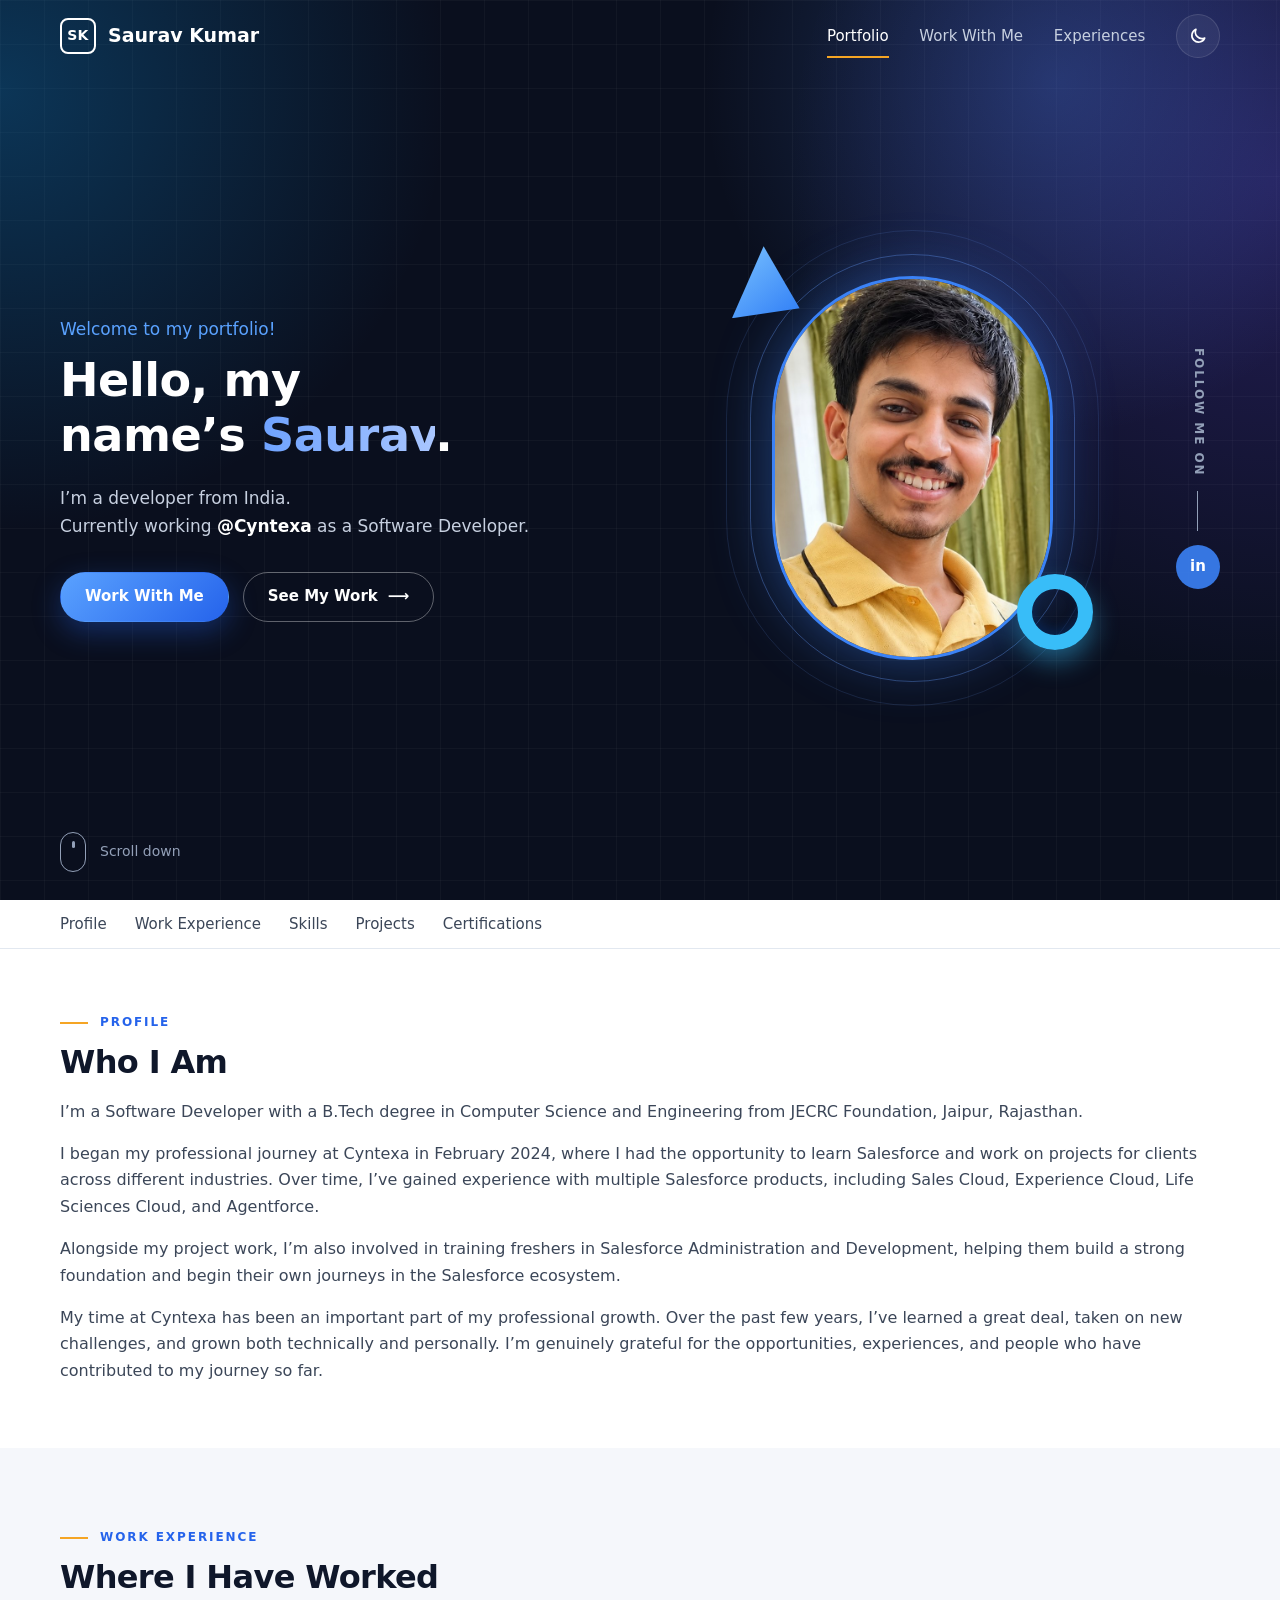
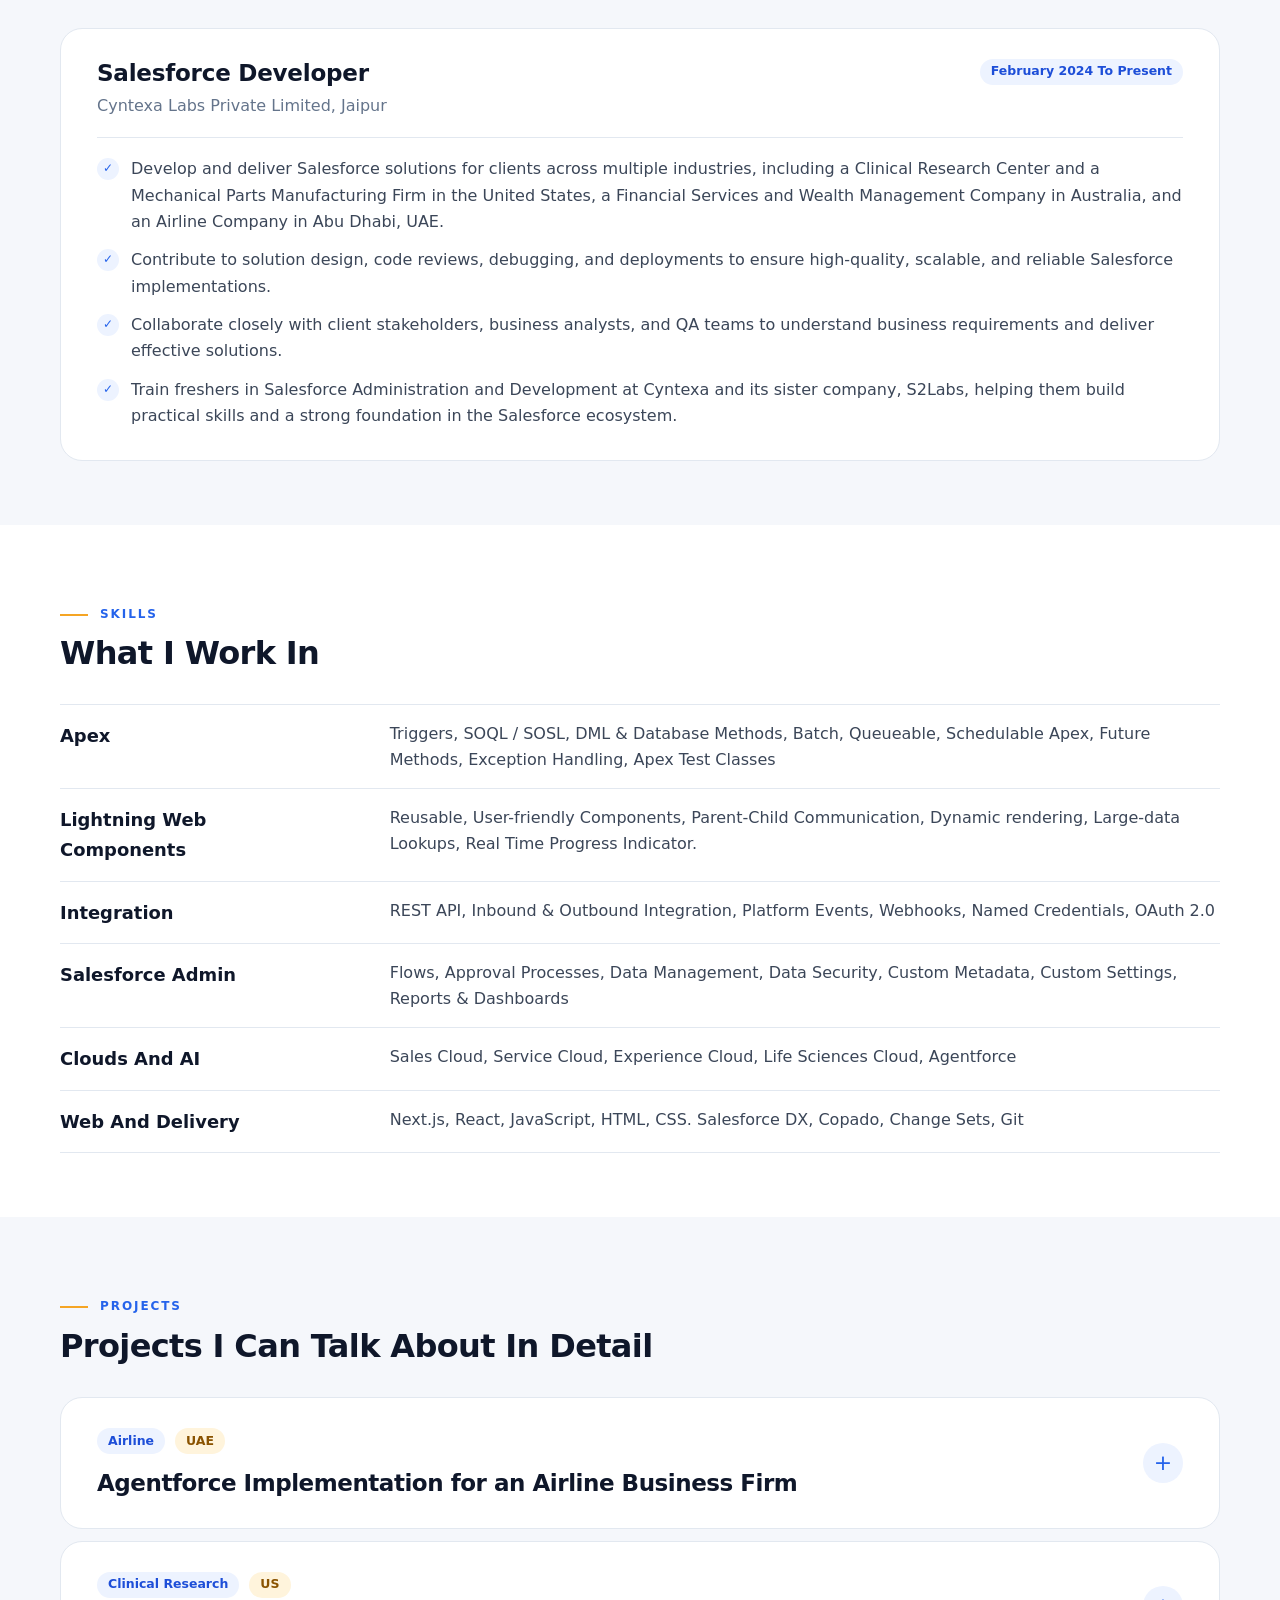
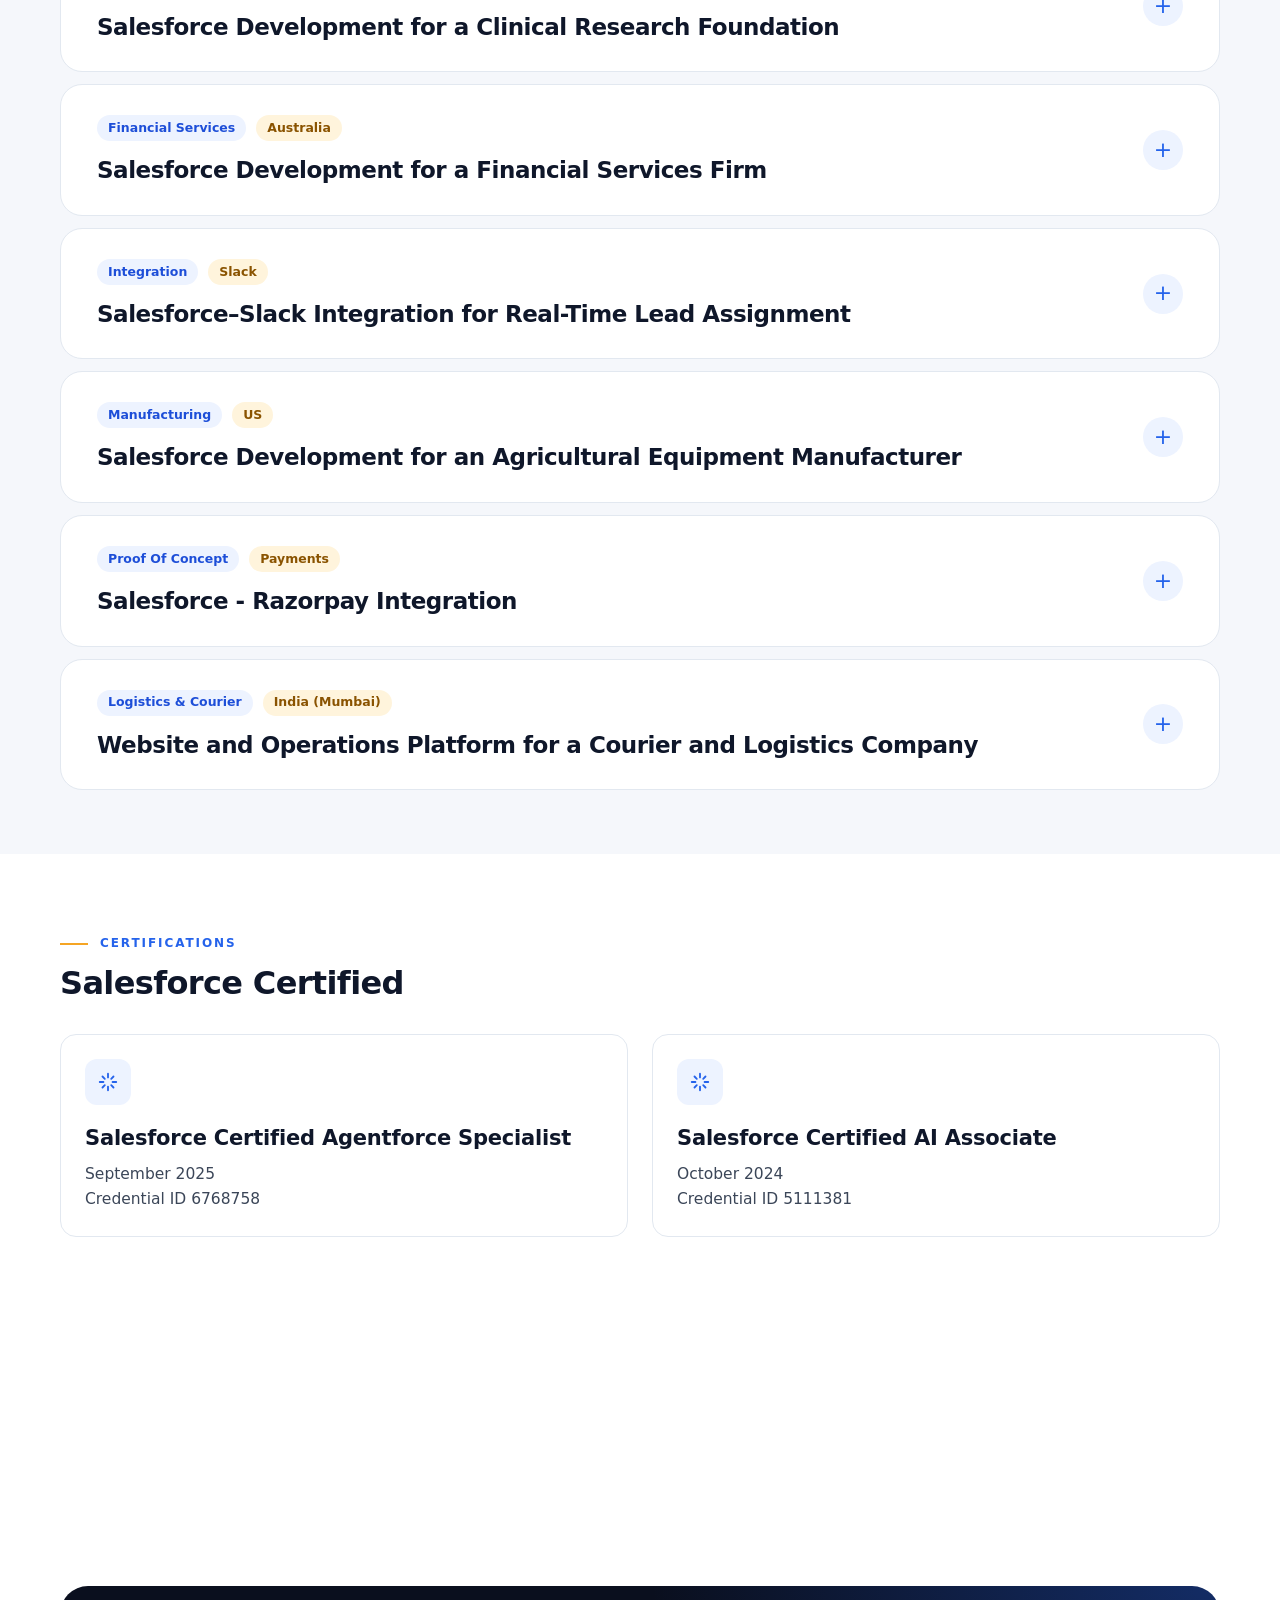
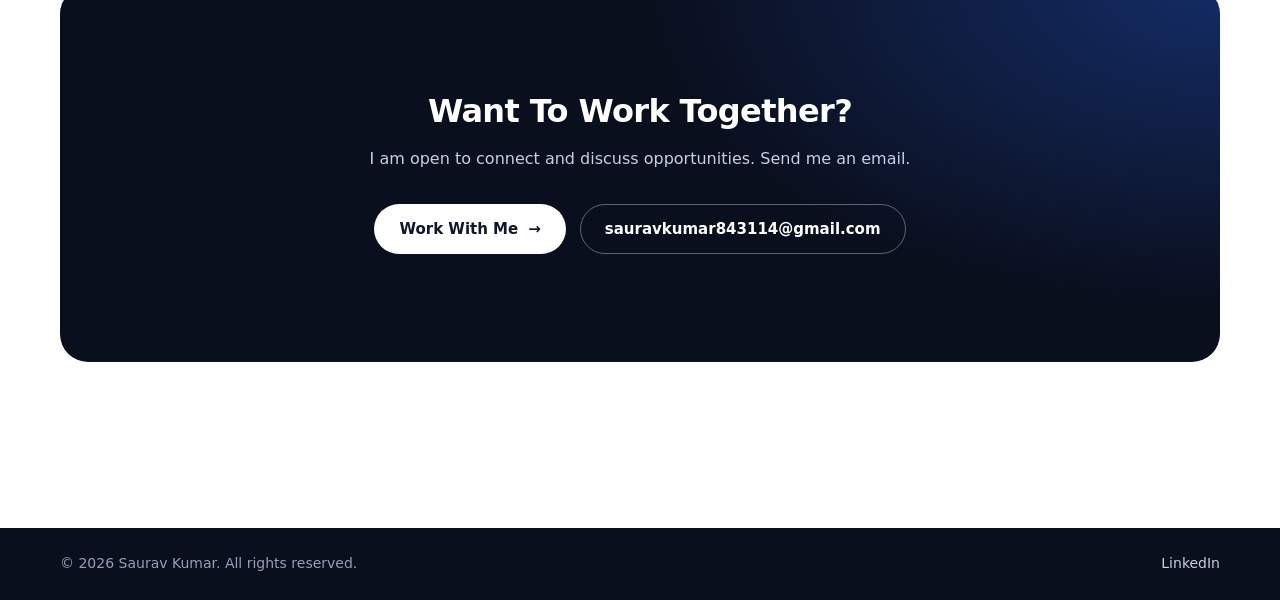
==== index.html @ a075f45d "Initial commit" ====
<!doctype html>
<html lang="en">
<head>
  <meta charset="utf-8">
  <meta name="viewport" content="width=device-width, initial-scale=1">
  <meta http-equiv="Content-Security-Policy" content="default-src 'self'; script-src 'self' https://gc.zgo.at; style-src 'self' 'unsafe-inline' https://fonts.googleapis.com; font-src https://fonts.gstatic.com; img-src 'self' data: https:; connect-src 'self' https://sauravkumar.goatcounter.com; form-action 'none'; base-uri 'self'; object-src 'none'">
  <meta name="referrer" content="strict-origin-when-cross-origin">
  <title>Saurav Kumar | Salesforce Developer, Jaipur</title>
  <meta name="description" content="Portfolio of Saurav Kumar, a Salesforce developer in Jaipur with three years of experience in Apex, Lightning Web Components, integrations and Agentforce for clients in the US, Australia and the UAE.">
  <link rel="canonical" href="https://dev-saurav-kumar.github.io/">
  <meta property="og:type" content="website">
  <meta property="og:title" content="Saurav Kumar | Salesforce Developer, Jaipur">
  <meta property="og:description" content="Portfolio of Saurav Kumar, a Salesforce developer in Jaipur with three years of experience in Apex, Lightning Web Components, integrations and Agentforce for clients in the US, Australia and the UAE.">
  <meta property="og:url" content="https://dev-saurav-kumar.github.io/">
  <meta name="theme-color" content="#0a0f1e">
  <link rel="icon" href="assets/favicon.svg" type="image/svg+xml">
  <link rel="preconnect" href="https://fonts.googleapis.com">
  <link rel="preconnect" href="https://fonts.gstatic.com" crossorigin>
  <link href="https://fonts.googleapis.com/css2?family=Inter:wght@400;500;600;700&family=Poppins:wght@500;600;700&display=swap" rel="stylesheet">
  <link rel="stylesheet" href="assets/styles.css">
  <script src="assets/theme.js"></script>
  <script type="application/ld+json">
  {
    "@context": "https://schema.org",
    "@type": "Person",
    "name": "Saurav Kumar",
    "jobTitle": "Salesforce Developer",
    "url": "https://dev-saurav-kumar.github.io/",
    "email": "mailto:sauravkumar843114@gmail.com",
    "address": { "@type": "PostalAddress", "addressLocality": "Jaipur", "addressCountry": "IN" },
    "worksFor": { "@type": "Organization", "name": "Cyntexa" },
    "knowsAbout": ["Salesforce", "Apex", "Lightning Web Components", "Agentforce", "Salesforce integrations", "Next.js", "React"],
    "sameAs": ["https://www.linkedin.com/in/saurav695"]
  }
  </script>
</head>
<body>
  <a class="skip" href="#main">Skip to content</a>

  <header class="site-header">
    <div class="container nav-bar">
      <a class="brand" href="index.html"><span class="brand-mark">SK</span><span>Saurav Kumar</span></a>
      <button class="nav-toggle" type="button" aria-expanded="false" aria-controls="site-nav" aria-label="Open menu"><span></span><span></span><span></span></button>
      <nav class="site-nav" id="site-nav" aria-label="Primary">
        <a href="index.html" aria-current="page">Portfolio</a>
        <a href="work-with-me.html">Work With Me</a>
        <a href="notes.html">Experiences</a>
        <button class="theme-toggle" type="button" aria-label="Switch to dark theme" data-theme-toggle>
          <svg class="icon-moon" viewBox="0 0 24 24" aria-hidden="true"><path d="M20 14.5A8 8 0 019.5 4a8 8 0 1010.5 10.5z"/></svg>
          <svg class="icon-sun" viewBox="0 0 24 24" aria-hidden="true"><circle cx="12" cy="12" r="4"/><path d="M12 2v2M12 20v2M4.9 4.9l1.4 1.4M17.7 17.7l1.4 1.4M2 12h2M20 12h2M4.9 19.1l1.4-1.4M17.7 6.3l1.4-1.4"/></svg>
          <span class="theme-label">Theme</span>
        </button>
      </nav>
    </div>
  </header>

  <main id="main">

    <section class="hero hero-intro">
      <div class="container hero-cols">
        <div class="hero-copy">
          <p class="hello">Welcome to my portfolio!</p>
          <h1>Hello, my<br>name’s <span class="accent">Saurav</span>.</h1>
          <p class="lede"><span class="line">I’m a developer from India.</span><span class="line">Currently working <b>@Cyntexa</b> as a Software Developer.</span></p>
          <div class="actions">
            <a class="btn btn-primary" href="work-with-me.html">Work with me</a>
            <a class="btn btn-ghost" href="#projects">See my work <span class="arrow long" aria-hidden="true"></span></a>
          </div>
        </div>
        <div class="hero-visual">
          <span class="shape shape-tri" aria-hidden="true"></span>
          <div class="portrait">
            <span class="portrait-fallback" aria-hidden="true">SK</span>
            <img src="assets/saurav.jpg" alt="Saurav Kumar" width="660" height="900" data-portrait>
          </div>
          <span class="shape shape-ring" aria-hidden="true"></span>
        </div>
        <div class="follow">
          <span class="follow-label">Follow me on</span>
          <a href="https://www.linkedin.com/in/saurav695" target="_blank" rel="me noopener" aria-label="LinkedIn"><b>in</b></a>
        </div>
      </div>
      <div class="container">
        <a class="scroll-cue" href="#profile"><span class="mouse" aria-hidden="true"></span>Scroll down</a>
      </div>
    </section>

    <nav class="page-nav" aria-label="On this page">
      <div class="container">
        <a href="#profile">Profile</a>
        <a href="#experience">Work experience</a>
        <a href="#skills">Skills</a>
        <a href="#projects">Projects</a>
        <a href="#certifications">Certifications</a>
      </div>
    </nav>

    <section class="section" id="profile">
      <div class="container prose">
        <p class="eyebrow">Profile</p>
        <h2>Who I am</h2>
        <p>I’m a Software Developer with a B.Tech degree in Computer Science and Engineering from JECRC Foundation, Jaipur, Rajasthan.</p>
        <p>I began my professional journey at Cyntexa in February 2024, where I had the opportunity to learn Salesforce and work on projects for clients across different industries. Over time, I’ve gained experience with multiple Salesforce products, including Sales Cloud, Experience Cloud, Life Sciences Cloud, and Agentforce.</p>
        <p>Alongside my project work, I’m also involved in training freshers in Salesforce Administration and Development, helping them build a strong foundation and begin their own journeys in the Salesforce ecosystem.</p>
        <p>My time at Cyntexa has been an important part of my professional growth. Over the past few years, I’ve learned a great deal, taken on new challenges, and grown both technically and personally. I’m genuinely grateful for the opportunities, experiences, and people who have contributed to my journey so far.</p>
      </div>
    </section>

    <section class="section soft" id="experience">
      <div class="container">
        <div class="section-head">
          <p class="eyebrow">Work experience</p>
          <h2>Where I have worked</h2>
        </div>
        <div class="case job">
          <div class="job-head">
            <div>
              <h3>Salesforce Developer</h3>
              <p>Cyntexa Labs Private Limited, Jaipur</p>
            </div>
            <span class="tag">February 2024 to present</span>
          </div>
          <ul class="checks">
            <li>Develop and deliver Salesforce solutions for clients across multiple industries, including a Clinical Research Center and a Mechanical Parts Manufacturing Firm in the United States, a Financial Services and Wealth Management Company in Australia, and an Airline Company in Abu Dhabi, UAE.</li>
            <li>Contribute to solution design, code reviews, debugging, and deployments to ensure high-quality, scalable, and reliable Salesforce implementations.</li>
            <li>Collaborate closely with client stakeholders, business analysts, and QA teams to understand business requirements and deliver effective solutions.</li>
            <li>Train freshers in Salesforce Administration and Development at Cyntexa and its sister company, S2Labs, helping them build practical skills and a strong foundation in the Salesforce ecosystem.</li>
          </ul>
        </div>
      </div>
    </section>

    <section class="section" id="skills">
      <div class="container">
        <div class="section-head">
          <p class="eyebrow">Skills</p>
          <h2>What I work in</h2>
        </div>
        <dl class="skill-list">
          <div><dt>Apex</dt><dd>Triggers, SOQL / SOSL, DML &amp; Database Methods, Batch, Queueable, Schedulable Apex, Future Methods, Exception Handling, Apex Test Classes</dd></div>
          <div><dt>Lightning Web Components</dt><dd>Reusable, User-friendly Components, Parent-Child Communication, Dynamic rendering, Large-data Lookups, Real Time Progress Indicator.</dd></div>
          <div><dt>Integration</dt><dd>REST API, Inbound &amp; Outbound Integration, Platform Events, Webhooks, Named Credentials, OAuth 2.0</dd></div>
          <div><dt>Salesforce Admin</dt><dd>Flows, Approval Processes, Data Management, Data Security, Custom Metadata, Custom Settings, Reports &amp; Dashboards</dd></div>
          <div><dt>Clouds and AI</dt><dd>Sales Cloud, Service Cloud, Experience Cloud, Life Sciences Cloud, Agentforce</dd></div>
          <div><dt>Web and delivery</dt><dd>Next.js, React, JavaScript, HTML, CSS. Salesforce DX, Copado, Change Sets, Git</dd></div>
        </dl>
      </div>
    </section>

    <section class="section soft" id="projects">
      <div class="container">
        <div class="section-head">
          <p class="eyebrow">Projects</p>
          <h2>Projects I can talk about in detail</h2>
        </div>
        <details class="case" id="airline" name="project">
          <summary>
            <span class="case-top">
              <span class="tag">Airline</span><span class="tag amber">UAE</span>
            </span>
            <span class="case-title">Agentforce Implementation for an Airline Business Firm</span>
          </summary>
          <div class="case-text">
            <ul class="checks">
                <li>Automated the Activity Report Analysis process using Salesforce Agentforce, replacing the previous manual Excel/CSV upload and detailed prompt-driven analysis with an AI-powered conversational experience that automatically retrieves, filters, analyzes, and summarizes relevant activities based on the requested route or country</li>
                <li>Configured Agentforce to retrieve activities for the current year and Q1 of the following year, restricting analysis to activities associated with Leads and Accounts, while ensuring all relevant markets, accounts, activity types, and material actions across the complete timeline are considered</li>
                <li>Implemented AI-driven activity analysis to identify route- or country-related activities, remove duplicate records, and consolidate recurring activities while preserving important commercial details from fields such as Description, Agenda, Meeting Focus, and other activity information</li>
                <li>Developed dynamic response handling based on activity volume, where Agentforce generates a structured activity report directly in the chat for up to 300 records, including Region, Activity Type, and consolidated Action/Summary, while larger datasets exceeding 300 records are processed and delivered as a Word document via email</li>
                <li>Designed the Agentforce response format to ensure consistent and business-ready outputs, retaining all material actions supporting the requested route or country while eliminating repeated records and preserving the required activity details</li>
                <li>Streamlined the overall reporting workflow by enabling users to simply request activities for a route or country, allowing Agentforce to automatically perform data retrieval, filtering, deduplication, summarization, and report delivery without requiring users to provide complex analysis instructions</li>
              </ul>
          </div>
        </details>
        <details class="case" id="clinical" name="project">
          <summary>
            <span class="case-top">
              <span class="tag">Clinical research</span><span class="tag amber">US</span>
            </span>
            <span class="case-title">Salesforce Development for a Clinical Research Foundation</span>
          </summary>
          <div class="case-text">
            <p>The client is a US-based non-profit foundation running a multi-site clinical research study for a rare genetic disorder. Built on Salesforce Life Sciences Cloud, the platform manages the full participant journey - screening, electronic consent, study visits, patient-reported outcome (ePRO) surveys and stipend payments - across a nationwide network of research sites.</p>
            <ul class="checks">
                <li>Migrated survey question data across environments keeping their dependency and sequence intact, as each questionnaire is built from related records instead of object fields, where a wrong import order silently distorts the rendered form</li>
                <li>Created an Experience Cloud site with a user-friendly dashboard built in custom Lightning Web Components (LWC), giving site users most of the functionality that previously required internal Salesforce access - converting a registered member into a study participant, sending consent forms, principal investigator (PI) eligibility, structured screen-failure tracking and study visits - cutting license cost for the organization</li>
                <li>Integrated DocuSign eSignature under a 21 CFR Part 11 configuration, with DocuSign templates for informed consent, assent and medical record release forms, using webhooks to sync signature status back into Salesforce in real time</li>
                <li>Integrated PayQuicker payment APIs to issue participant stipends on visit completion, with registration tracking, payment status and retry handling for failed transactions</li>
                <li>Built and deployed 30+ site-branded email templates across 4 research sites covering enrollment, visit reminders, follow-ups and screen failures, each matching IRB-approved content and site-specific requirements</li>
              </ul>
          </div>
        </details>
        <details class="case" id="finance" name="project">
          <summary>
            <span class="case-top">
              <span class="tag">Financial services</span><span class="tag amber">Australia</span>
            </span>
            <span class="case-title">Salesforce Development for a Financial Services Firm</span>
          </summary>
          <div class="case-text">
            <p>The client is an Australia-based financial services company providing wealth management, accounting, and mortgage services. They were already using Salesforce but were facing performance and scalability issues due to poorly structured automation and increasing data volume.</p>
            <ul class="checks">
                <li>Analyzed and improved existing Salesforce Flows, where most logic was built in after-save triggers with inefficient practices such as too many DML operations and record creation inside loops. Refactored these flows to follow best practices, improving system performance and stability without affecting existing functionality</li>
                <li>Built a CSV-based bulk processing solution using Lightning Web Components (LWC), allowing users to upload large datasets, track real-time progress, and download detailed error reports for failed records</li>
                <li>Developed a custom LWC-based training interface with a sidebar navigation (similar to Salesforce Setup search), which displays structured content from JSON to help users understand business processes and system usage</li>
                <li>Created a custom entity-to-lead conversion feature for both single and bulk records (via CSV upload), ensuring all related records are correctly linked to the new Lead and generating a summary task with record details</li>
                <li>Implemented automation for version changes on records, including user confirmation prompts and sending email notifications to related Cases and Opportunities based on record type</li>
                <li>Developed a custom merge functionality for a complex custom object with 600+ fields, handling non-editable and formula fields while merging all related child records into the master record</li>
              </ul>
          </div>
        </details>
        <details class="case" id="slack" name="project">
          <summary>
            <span class="case-top">
              <span class="tag">Integration</span><span class="tag amber">Slack</span>
            </span>
            <span class="case-title">Salesforce–Slack Integration for Real-Time Lead Assignment</span>
          </summary>
          <div class="case-text">
            <p>The client required integration between Salesforce and Slack to streamline lead assignment and improve response time. Leads were initially assigned to queues, and sales users were notified on Slack with options to take ownership directly.</p>
            <ul class="checks">
                <li>Integrated Salesforce with Slack to send real-time notifications when new Leads were assigned to queues, improving visibility and response time for sales teams</li>
                <li>Implemented interactive Slack messages with action buttons, allowing users to claim Lead ownership directly from Slack without logging into Salesforce</li>
                <li>Developed a two-way integration using Slack webhooks and REST APIs, where user actions (button clicks) trigger requests back to Salesforce to update Lead ownership in real time</li>
                <li>Configured Salesforce to send confirmation responses back to Slack after ownership assignment, notifying users with Lead details and successful assignment messages</li>
                <li>Designed bulkified Apex triggers to support high-volume lead assignment events without exceeding governor limits</li>
                <li>Used asynchronous processing to ensure reliable communication and prevent delays in transactions</li>
                <li>Implemented secure API communication using Named Credentials, and authentication mechanisms to protect integration endpoints</li>
                <li>Built configurable settings to allow administrators to manage Slack channels and queue mappings dynamically</li>
              </ul>
          </div>
        </details>
        <details class="case" id="manufacturer" name="project">
          <summary>
            <span class="case-top">
              <span class="tag">Manufacturing</span><span class="tag amber">US</span>
            </span>
            <span class="case-title">Salesforce Development for an Agricultural Equipment Manufacturer</span>
          </summary>
          <div class="case-text">
            <p>The client is a US-based agricultural equipment manufacturer operating across multiple countries, providing farming machinery and related services. The organization already had a Salesforce implementation, and the requirement was to enhance the Experience Cloud portal to improve customer support and case management.</p>
            <ul class="checks">
                <li>Developed and enhanced the Experience Cloud portal by building multiple Lightning Web Components (LWC) to support case creation for different record types, improving usability for global customers</li>
                <li>Implemented a QR code–based product identification system, allowing users to scan or manually enter a unique product number; the system validates the input and auto-populates relevant details if a match is found, while still allowing users to proceed with manually entered values even if no match exists</li>
                <li>Designed and implemented dynamic lookup search components capable of handling large datasets, providing real-time suggestions as users type, with optimized search triggered after a minimum character threshold</li>
                <li>Enabled flexible input handling in lookup fields, allowing users to either select from suggestions or manually enter valid values; unmatched inputs are still captured and stored in a separate field for tracking and further processing</li>
                <li>Improved user interaction by handling UI behaviors such as auto-closing dropdowns on outside click and ensuring smooth selection and input experience</li>
                <li>Built a modular LWC architecture with reusable components, using parent-child communication to manage data flow and improve maintainability</li>
                <li>Developed dynamic UI rendering based on record type selection, enabling users to interact with different layouts and components based on the selected case category</li>
                <li>Ensured seamless integration with existing Salesforce data models and processes, maintaining data consistency while extending system functionality</li>
              </ul>
          </div>
        </details>
        <details class="case" id="razorpay" name="project">
          <summary>
            <span class="case-top">
              <span class="tag">Proof of concept</span><span class="tag amber">Payments</span>
            </span>
            <span class="case-title">Salesforce - Razorpay Integration</span>
          </summary>
          <div class="case-text">
            <p>The requirement was to build a proof of concept (POC) to integrate Razorpay with Salesforce, enabling users to make payments through Salesforce Sites and track transaction outcomes within the platform.</p>
            <ul class="checks">
                <li>Integrated Razorpay payment gateway with Salesforce using Salesforce Sites, enabling users to initiate and complete transactions through a public-facing interface</li>
                <li>Designed and implemented end-to-end payment flow, redirecting users to Razorpay for secure payment processing and handling response back in Salesforce</li>
                <li>Developed webhook-based integration to capture real-time payment events (success/failure) from Razorpay and process them within Salesforce</li>
                <li>Created a custom object to store transaction details such as payment status, amount, response data, and failure reasons for tracking and reporting</li>
                <li>Implemented Apex REST endpoints to securely receive and process webhook payloads from Razorpay</li>
                <li>Added validation and error handling to ensure accurate recording of transaction outcomes and prevent duplicate or inconsistent data</li>
                <li>Ensured secure communication between Razorpay and Salesforce by validating webhook requests and handling authentication</li>
                <li>Built a scalable structure to support future enhancements such as retries, reconciliation, and reporting on payment data</li>
              </ul>
          </div>
        </details>
        <details class="case" id="logistics" name="project">
          <summary>
            <span class="case-top">
              <span class="tag">Logistics &amp; Courier</span><span class="tag amber">India (Mumbai)</span>
            </span>
            <span class="case-title">Website and Operations Platform for a Courier and Logistics Company</span>
          </summary>
          <div class="case-text">
            <p>The client is a Mumbai-based courier and logistics company that delivers parcels within India, abroad and locally. They needed a website to win new customers, and one place where their staff could handle customer support, parcel pickups, daily records and GST invoices — all at a low running cost.</p>
            <ul class="checks">
                <li>A public website that presents the company and its delivery services to new customers, with a light and dark mode</li>
                <li>Separate logins for customers and company employees, where each employee sees only what their role needs. Sign-up is confirmed by email, and a forgotten password is reset with a code sent by email</li>
                <li>Multiple pages, each with its own purpose: Home for branding and key details; About, with team and owner info; Contact, to get in touch; Quote, where filling a form sends the enquiry to WhatsApp; Become a Partner, to work with other couriers and businesses; and pages to raise a case about an issue and to give feedback</li>
                <li>Customer support: a verified customer raises an issue and follows its progress on the website — from New to In Progress to Resolved — and is kept updated by email</li>
                <li>Pickup booking: a customer schedules a parcel pickup by choosing a date and time slot, tracks it from Requested to Completed, and can cancel anytime with a reason. The operations team gets an email alert for each booking</li>
                <li>GST invoices: an admin generates a GST invoice as a PDF — they just add the items and costs, and the taxes, fuel surcharge and amount in words are worked out automatically, with a live preview and an option to download at the end. A repeat customer’s details fill in automatically from their GST number</li>
                <li>Data entry: day-to-day courier, logistics and cash entries go straight into Google Sheets, which keeps running costs low. Staff can correct an entry for 12 hours after making it</li>
                <li>Dashboard: gives the admin an at-a-glance view of open support issues, pending pickups, customer numbers and how many issues are being resolved — all on one screen</li>
              </ul>
          </div>
        </details>
      </div>
    </section>

    <section class="section" id="certifications">
      <div class="container">
        <div class="section-head">
          <p class="eyebrow">Certifications</p>
          <h2>Salesforce certified</h2>
        </div>
        <div class="cards two">
          <div class="card">
            <span class="icon" aria-hidden="true"><svg viewBox="0 0 24 24"><path d="M12 3v4M12 17v4M3 12h4M17 12h4M6 6l2.5 2.5M15.5 15.5L18 18M18 6l-2.5 2.5M8.5 15.5L6 18"/></svg></span>
            <h3>Salesforce Certified Agentforce Specialist</h3>
            <p>September 2025<br>Credential ID 6768758</p>
          </div>
          <div class="card">
            <span class="icon" aria-hidden="true"><svg viewBox="0 0 24 24"><path d="M12 3v4M12 17v4M3 12h4M17 12h4M6 6l2.5 2.5M15.5 15.5L18 18M18 6l-2.5 2.5M8.5 15.5L6 18"/></svg></span>
            <h3>Salesforce Certified AI Associate</h3>
            <p>October 2024<br>Credential ID 5111381</p>
          </div>
        </div>
      </div>
    </section>

    <section class="cta" id="connect">
      <div class="container">
        <div class="cta-band">
          <h2>Want to work together?</h2>
          <p>I am open to connect and discuss opportunities. Send me an email.</p>
          <div class="actions">
            <a class="btn btn-light" href="work-with-me.html">Work with me <span class="arrow" aria-hidden="true"></span></a>
            <a class="btn btn-ghost" href="mailto:sauravkumar843114@gmail.com">sauravkumar843114@gmail.com</a>
          </div>
        </div>
      </div>
    </section>
  </main>

  <footer class="site-footer">
    <div class="container footer-base">
      <p>© <span data-year>2026</span> Saurav Kumar. All rights reserved.</p>
      <ul>
        <li><a href="https://www.linkedin.com/in/saurav695" target="_blank" rel="me noopener">LinkedIn</a></li>
      </ul>
    </div>
  </footer>

  <script src="assets/main.js" defer></script>
  <script data-goatcounter="https://sauravkumar.goatcounter.com/count" async src="https://gc.zgo.at/count.js"></script>
</body>
</html>
---- assets/styles.css ----
/* Saurav Kumar — personal site */

:root {
  --navy: #0a0f1e;
  --navy-2: #121a33;
  --ink: #0f172a;
  --text: #3b4658;
  --muted: #64748b;
  --line: #e2e8f0;
  --bg: #ffffff;
  --bg-soft: #f5f7fb;
  --blue: #2563eb;
  --blue-dark: #1d4ed8;
  --blue-bright: #6ea2ff;
  --blue-tint: #edf3ff;
  --amber: #f5a524;
  --error: #b42318;
  --on-dark: #c7d0e0;
  --line-dark: rgba(255, 255, 255, 0.12);

  --display: "Poppins", system-ui, -apple-system, "Segoe UI", sans-serif;
  --sans: "Inter", system-ui, -apple-system, "Segoe UI", sans-serif;
  --mono: ui-monospace, "Cascadia Mono", Consolas, monospace;

  --pad: clamp(20px, 5vw, 40px);
  --section: clamp(44px, 5vw, 68px);
  --radius: 16px;
}

*,
*::before,
*::after {
  box-sizing: border-box;
}

html {
  -webkit-text-size-adjust: 100%;
  scroll-behavior: smooth;
  scroll-padding-top: 119px;
}

body {
  margin: 0;
  background: var(--bg);
  color: var(--text);
  font-family: var(--sans);
  font-size: 16px;
  line-height: 1.65;
  -webkit-font-smoothing: antialiased;
}

/* The footer always sits at the bottom of the window, even on short pages. */
body {
  display: flex;
  flex-direction: column;
  min-height: 100vh;
  min-height: 100dvh;
}

main {
  flex: 1;
}

#main {
  display: flex;
  flex-direction: column;
}

#main > :last-child {
  flex: 1;
}

h1,
h2,
h3,
p,
ul,
ol,
dl,
dd,
figure {
  margin: 0;
}

ul,
ol {
  padding: 0;
  list-style: none;
}

img,
svg {
  max-width: 100%;
}

a {
  color: var(--blue);
  text-underline-offset: 0.2em;
}

a:hover {
  color: var(--blue-dark);
}

:focus-visible {
  outline: 3px solid var(--blue-bright);
  outline-offset: 3px;
  border-radius: 4px;
}

::selection {
  background: var(--blue);
  color: #fff;
}

h1,
h2,
h3 {
  font-family: var(--display);
  color: var(--ink);
  letter-spacing: -0.02em;
}

h1 {
  font-weight: 600;
  font-size: clamp(34px, 3.8vw, 48px);
  line-height: 1.12;
}

h2 {
  font-weight: 600;
  font-size: clamp(26px, 2.5vw, 32px);
  line-height: 1.12;
}

h3 {
  font-weight: 600;
  font-size: 21px;
  line-height: 1.3;
  letter-spacing: -0.01em;
}

.container {
  width: 100%;
  max-width: 1240px;
  margin-inline: auto;
  padding-inline: var(--pad);
}

.skip {
  position: absolute;
  left: -9999px;
}

.skip:focus {
  left: 16px;
  top: 16px;
  z-index: 100;
  padding: 10px 16px;
  background: #fff;
  color: #0f172a;
  border-radius: 8px;
}

.eyebrow {
  display: flex;
  align-items: center;
  gap: 12px;
  margin-bottom: 12px;
  font-size: 12px;
  font-weight: 700;
  letter-spacing: 0.16em;
  text-transform: uppercase;
  color: var(--blue);
}

.eyebrow::before {
  content: "";
  flex: none;
  width: 28px;
  height: 2px;
  background: var(--amber);
}

.lede {
  font-size: clamp(17px, 1.3vw, 18px);
  line-height: 1.6;
  max-width: 60em;
}

h1,
h2,
h3,
.btn,
.brand,
.site-nav a,
.page-nav a,
.jump a,
.more,
.tag,
.case-title,
.faq summary,
.field label,
.field legend,
.choices span,
.facts dd,
.site-footer a {
  text-transform: capitalize;
}

.post-body h2,
.post-body h3,
.facts dd small,
.btn-ghost[href^="mailto:"],
.contact-info a[href^="mailto:"] {
  text-transform: none;
}

/* ---------- Header ---------- */

.site-header {
  position: sticky;
  top: 0;
  z-index: 50;
  background: transparent;
  border-bottom: 1px solid transparent;
  transition: background-color 0.25s, border-color 0.25s;
}

/* Once the page scrolls, the menu gets a solid background so it stays readable. */
.site-header.is-scrolled,
.site-header.is-open {
  background: rgba(10, 15, 30, 0.94);
  backdrop-filter: blur(10px);
  border-bottom-color: var(--line-dark);
}

.nav-bar {
  display: flex;
  align-items: center;
  justify-content: space-between;
  gap: 24px;
  min-height: 72px;
}

.brand {
  display: inline-flex;
  align-items: center;
  gap: 12px;
  min-height: 44px;
  font-family: var(--display);
  font-weight: 700;
  font-size: 19px;
  color: #fff;
  text-decoration: none;
}

.brand:hover {
  color: #fff;
}

.brand-mark {
  display: grid;
  place-items: center;
  width: 36px;
  height: 36px;
  border: 2px solid #fff;
  border-radius: 8px;
  font-size: 14px;
  letter-spacing: 0.02em;
}

.site-nav {
  display: flex;
  align-items: center;
  gap: clamp(16px, 2.4vw, 32px);
}

.site-nav a:not(.btn) {
  display: inline-flex;
  align-items: center;
  min-height: 44px;
  font-size: 15px;
  font-weight: 500;
  color: var(--on-dark);
  text-decoration: none;
}

.site-nav a:not(.btn):hover,
.site-nav a[aria-current="page"]:not(.btn) {
  color: #fff;
}

.site-nav a[aria-current="page"]:not(.btn) {
  box-shadow: inset 0 -2px 0 var(--amber);
}

.nav-toggle {
  display: none;
  width: 44px;
  height: 44px;
  padding: 11px 9px;
  border: 1px solid var(--line-dark);
  border-radius: 10px;
  background: transparent;
  cursor: pointer;
}

.nav-toggle span {
  display: block;
  height: 2px;
  margin-block: 4px;
  background: #fff;
  border-radius: 2px;
}

/* ---------- Buttons ---------- */

.btn {
  display: inline-flex;
  align-items: center;
  justify-content: center;
  gap: 10px;
  min-height: 50px;
  padding: 0 24px;
  border: 1.5px solid transparent;
  border-radius: 999px;
  font: inherit;
  font-size: 15px;
  font-weight: 600;
  text-decoration: none;
  cursor: pointer;
  transition: background-color 0.15s, border-color 0.15s, color 0.15s, transform 0.15s;
}

.btn:hover {
  transform: translateY(-1px);
}

.btn-primary {
  background: linear-gradient(135deg, #5aa2ff, #2563eb);
  color: #fff;
  box-shadow: 0 10px 28px rgba(37, 99, 235, 0.35);
}

.btn-primary:hover {
  background: linear-gradient(135deg, #4b93f5, #1d4ed8);
  color: #fff;
}

/* White buttons sit on dark panels in both themes, so their text colour is fixed. */
.btn-light {
  background: #fff;
  color: #0f172a;
}

.btn-light:hover {
  background: #e3ecff;
  color: #0f172a;
}

.btn-ghost {
  border-color: rgba(255, 255, 255, 0.35);
  color: #fff;
}

.btn-ghost:hover {
  border-color: #fff;
  color: #fff;
}

.btn-outline {
  border-color: var(--line);
  background: #fff;
  color: var(--ink);
}

.btn-outline:hover {
  border-color: var(--blue);
  color: var(--blue);
}

.btn-sm {
  min-height: 44px;
  padding: 0 18px;
  font-size: 14px;
}

.btn[disabled] {
  opacity: 0.6;
  cursor: progress;
}

.actions {
  display: flex;
  flex-wrap: wrap;
  align-items: center;
  gap: 14px;
  margin-top: 32px;
}

.arrow::after {
  content: "\2192";
}

.more {
  display: inline-flex;
  align-items: center;
  gap: 8px;
  min-height: 44px;
  font-size: 15px;
  font-weight: 600;
  text-decoration: none;
}

.more::after {
  content: "\2192";
  transition: transform 0.15s;
}

.more:hover::after {
  transform: translateX(3px);
}

/* ---------- Dark hero ---------- */

.hero,
.page-hero {
  position: relative;
  background-color: var(--navy);
  background-image:
    radial-gradient(60% 80% at 85% 0%, rgba(37, 99, 235, 0.28), transparent 70%),
    linear-gradient(rgba(255, 255, 255, 0.035) 1px, transparent 1px),
    linear-gradient(90deg, rgba(255, 255, 255, 0.035) 1px, transparent 1px);
  background-size: auto, 44px 44px, 44px 44px;
  color: var(--on-dark);
}

/* The hero runs up behind the menu, so the two read as one surface. */
.hero,
.page-hero {
  margin-top: -73px;
}

.hero {
  padding-block: calc(clamp(64px, 9vw, 120px) + 73px) clamp(64px, 9vw, 120px);
}

.page-hero {
  padding-block: calc(clamp(36px, 4.5vw, 60px) + 73px) clamp(36px, 4.5vw, 60px);
}

.hero h1,
.page-hero h1 {
  color: #fff;
}

.page-hero h1 {
  font-size: clamp(30px, 3.2vw, 42px);
}

.hero .eyebrow,
.page-hero .eyebrow {
  color: #fff;
}

.hero .lede,
.page-hero .lede {
  margin-top: 22px;
}

.accent {
  color: var(--blue-bright);
}

.hero .lede + .lede {
  margin-top: 14px;
}

/* ---------- Home hero ---------- */

.hero-intro {
  padding-block: calc(clamp(20px, 3.5vw, 44px) + 73px) 20px;
  background-image:
    radial-gradient(50% 70% at 0% 10%, rgba(14, 116, 180, 0.38), transparent 70%),
    radial-gradient(55% 80% at 100% 20%, rgba(88, 60, 200, 0.34), transparent 70%),
    linear-gradient(rgba(255, 255, 255, 0.03) 1px, transparent 1px),
    linear-gradient(90deg, rgba(255, 255, 255, 0.03) 1px, transparent 1px);
  background-size: auto, auto, 44px 44px, 44px 44px;
}

/* The home hero always fills the whole window, so nothing below it shows until you scroll. */
.hero-intro {
  display: flex;
  flex-direction: column;
  min-height: min(100vh, 1200px);
  min-height: min(100svh, 1200px);
}

.hero-intro > .container:first-of-type {
  flex: 1;
}

.hero-cols {
  display: grid;
  grid-template-columns: minmax(0, 1fr) auto 44px;
  gap: clamp(32px, 6vw, 88px);
  align-items: center;
}

.hello {
  margin-bottom: 10px;
  font-size: 17px;
  font-weight: 500;
  color: #5aa2ff;
}

.hero-intro h1 {
  font-size: clamp(34px, 3.6vw, 48px);
  font-weight: 600;
  line-height: 1.2;
  letter-spacing: -0.01em;
  text-transform: none;
}

.hero-intro .lede {
  max-width: 30em;
}

/* Each sentence of the hero text starts on its own line. */
.lede .line {
  display: block;
}

.hero-intro .lede b {
  color: #fff;
  font-weight: 600;
}

.arrow.long::after {
  content: "\27F6";
}

.hero-visual {
  position: relative;
  width: min(clamp(210px, 22vw, 300px), 40vh);
  margin: 40px 46px;
}

.hero-visual::before,
.hero-visual::after {
  content: "";
  position: absolute;
  inset: -22px;
  border: 1px solid rgba(110, 162, 255, 0.35);
  border-radius: 999px;
  pointer-events: none;
}

.hero-visual::after {
  inset: -46px;
  border-color: rgba(110, 162, 255, 0.14);
}

.portrait {
  position: relative;
  aspect-ratio: 11 / 15;
  border: 3px solid #3b82f6;
  border-radius: 999px;
  background: linear-gradient(160deg, #1b3a7a, #0d1630 70%);
  box-shadow: 0 0 60px rgba(59, 130, 246, 0.45);
  overflow: hidden;
}

.portrait img {
  position: absolute;
  inset: 0;
  width: 100%;
  height: 100%;
  object-fit: cover;
}

.portrait-fallback {
  position: absolute;
  inset: 0;
  display: grid;
  place-items: center;
  font-family: var(--display);
  font-weight: 600;
  font-size: clamp(48px, 5.5vw, 72px);
  color: rgba(255, 255, 255, 0.9);
}

@keyframes float {
  from {
    transform: translateY(0) rotate(var(--tilt, 0deg));
  }
  to {
    transform: translateY(-16px) rotate(calc(var(--tilt, 0deg) + 8deg));
  }
}

.shape {
  position: absolute;
  z-index: 1;
  animation: float 5s ease-in-out infinite alternate;
}

.shape-tri {
  --tilt: -14deg;
  top: -30px;
  left: -44px;
  width: 72px;
  height: 72px;
  background: linear-gradient(140deg, #7cc4ff, #2f7df6);
  clip-path: polygon(50% 0, 100% 86%, 6% 100%);
  filter: drop-shadow(0 12px 18px rgba(47, 125, 246, 0.5));
}

.shape-ring {
  --tilt: 18deg;
  right: -40px;
  bottom: 10px;
  width: 76px;
  height: 76px;
  border: 15px solid #38bdf8;
  border-radius: 50%;
  box-shadow: 0 12px 26px rgba(56, 189, 248, 0.45), inset 0 -6px 10px rgba(8, 47, 110, 0.5);
  animation-duration: 6.5s;
}

.follow {
  display: flex;
  flex-direction: column;
  align-items: center;
  gap: 14px;
}

.follow-label {
  white-space: nowrap;
  writing-mode: vertical-rl;
  padding-bottom: 54px;
  background: linear-gradient(#93a0b8, #93a0b8) bottom center / 1px 40px no-repeat;
  font-size: 12px;
  font-weight: 600;
  letter-spacing: 0.16em;
  text-transform: uppercase;
  color: #93a0b8;
}

.follow a {
  display: grid;
  place-items: center;
  width: 44px;
  height: 44px;
  border-radius: 50%;
  background: rgba(59, 130, 246, 0.9);
  color: #fff;
  font-size: 15px;
  text-decoration: none;
  transition: transform 0.15s, background-color 0.15s;
}

.follow a:hover {
  transform: translateY(-3px);
  background: #fff;
  color: var(--blue);
}

.follow svg {
  width: 18px;
  height: 18px;
  fill: none;
  stroke: currentColor;
  stroke-width: 2;
  stroke-linecap: round;
  stroke-linejoin: round;
}

.scroll-cue {
  display: inline-flex;
  align-items: center;
  gap: 14px;
  min-height: 48px;
  margin-top: 8px;
  font-size: 14px;
  color: #93a0b8;
  text-decoration: none;
}

.scroll-cue:hover {
  color: #fff;
}

.mouse {
  position: relative;
  width: 26px;
  height: 40px;
  border: 1.5px solid currentColor;
  border-radius: 14px;
}

@keyframes wheel {
  0% {
    opacity: 0;
    transform: translateY(0);
  }
  40% {
    opacity: 1;
  }
  100% {
    opacity: 0;
    transform: translateY(10px);
  }
}

.mouse::after {
  content: "";
  position: absolute;
  left: 50%;
  top: 8px;
  width: 3px;
  height: 7px;
  margin-left: -1.5px;
  border-radius: 2px;
  background: currentColor;
  animation: wheel 1.6s ease-in-out infinite;
}

/* ---------- Announcement strip ---------- */

.strip {
  border-bottom: 1px solid var(--line);
  background: var(--bg-soft);
  font-size: 15px;
}

.strip .container {
  display: flex;
  flex-wrap: wrap;
  align-items: center;
  justify-content: space-between;
  gap: 4px 24px;
  padding-block: 10px;
}

.strip p {
  display: flex;
  flex-wrap: wrap;
  align-items: center;
  gap: 10px;
  color: var(--ink);
}

/* ---------- In-page links ---------- */

/* Stays pinned under the menu, so it is never half hidden after jumping to a section. */
.page-nav {
  position: sticky;
  top: 71px;
  z-index: 40;
  border-bottom: 1px solid var(--line);
  background: #fff;
}

.page-nav .container {
  display: flex;
  gap: 8px 28px;
  overflow-x: auto;
  scrollbar-width: none;
}

.page-nav a {
  flex: none;
  display: inline-flex;
  align-items: center;
  min-height: 48px;
  font-size: 15px;
  font-weight: 500;
  color: var(--text);
  text-decoration: none;
}

.page-nav a:hover {
  color: var(--blue);
}

/* ---------- Sections ---------- */

.section {
  padding-block: var(--section);
}

.section.soft {
  background: var(--bg-soft);
}

.section-head {
  max-width: 960px;
  margin-bottom: clamp(22px, 2.6vw, 32px);
}

.section-head.center {
  margin-inline: auto;
  text-align: center;
}

.section-head.center .eyebrow {
  justify-content: center;
}

.section-head p {
  margin-top: 16px;
}

.head-row {
  display: flex;
  flex-wrap: wrap;
  align-items: flex-end;
  justify-content: space-between;
  gap: 16px 32px;
  margin-bottom: clamp(22px, 2.6vw, 32px);
}

.head-row .section-head {
  margin-bottom: 0;
}

/* ---------- Cards ---------- */

.cards {
  display: grid;
  grid-template-columns: repeat(3, minmax(0, 1fr));
  gap: 24px;
}

.cards.two {
  grid-template-columns: repeat(2, minmax(0, 1fr));
}

.card {
  display: flex;
  flex-direction: column;
  padding: 24px;
  border: 1px solid var(--line);
  border-radius: var(--radius);
  background: #fff;
  transition: border-color 0.15s, box-shadow 0.15s, transform 0.15s;
}

a.card {
  color: inherit;
  text-decoration: none;
}

a.card:hover,
.card.lift:hover {
  border-color: var(--blue);
  box-shadow: 0 14px 34px rgba(15, 23, 42, 0.08);
  transform: translateY(-3px);
}

.card h3 {
  margin-bottom: 10px;
}

.card p {
  font-size: 15.5px;
  line-height: 1.6;
}

.card .more {
  margin-top: auto;
  padding-top: 14px;
  color: var(--blue);
}

.card.dark {
  border-color: transparent;
  background: var(--navy);
  color: var(--on-dark);
}

.card.dark h3 {
  color: #fff;
}

.card.dark .more {
  color: #fff;
}

.icon {
  display: grid;
  place-items: center;
  width: 46px;
  height: 46px;
  margin-bottom: 20px;
  border-radius: 12px;
  background: var(--blue-tint);
  color: var(--blue);
}

.icon svg {
  width: 22px;
  height: 22px;
  fill: none;
  stroke: currentColor;
  stroke-width: 2;
  stroke-linecap: round;
  stroke-linejoin: round;
}

.tag {
  display: inline-flex;
  align-items: center;
  min-height: 26px;
  padding: 0 11px;
  border-radius: 999px;
  background: var(--blue-tint);
  color: var(--blue-dark);
  font-size: 12.5px;
  font-weight: 600;
  white-space: nowrap;
}

.tag.amber {
  background: #fff4dc;
  color: #8a5300;
}

.tag.dark {
  background: var(--ink);
  color: #fff;
}

.tags {
  display: flex;
  flex-wrap: wrap;
  gap: 8px;
}

.card .tags {
  margin-bottom: 16px;
}

.card .tags.foot {
  margin: 18px 0 0;
}

.tag.plain {
  background: var(--bg-soft);
  color: var(--text);
  font-weight: 500;
}

/* ---------- Lists ---------- */

.checks li {
  position: relative;
  padding-left: 34px;
  font-size: 16px;
}

.checks li + li {
  margin-top: 12px;
}

.checks li::before {
  content: "\2713";
  position: absolute;
  left: 0;
  top: 2px;
  display: grid;
  place-items: center;
  width: 22px;
  height: 22px;
  border-radius: 50%;
  background: var(--blue-tint);
  color: var(--blue);
  font-size: 12px;
  font-weight: 700;
}

.quotes li {
  padding: 14px 18px;
  border-left: 3px solid var(--blue);
  border-radius: 0 10px 10px 0;
  background: var(--bg-soft);
  font-size: 15.5px;
  color: var(--ink);
}

.quotes li + li {
  margin-top: 10px;
}

/* ---------- Split layouts ---------- */

.split {
  display: grid;
  grid-template-columns: repeat(2, minmax(0, 1fr));
  gap: clamp(36px, 6vw, 80px);
  align-items: center;
}

.split.top {
  align-items: start;
}

.prose > p + p {
  margin-top: 1em;
}

.prose > h2 + p {
  margin-top: 18px;
}

.split > div > p + p {
  margin-top: 1em;
}

.split h2 + p {
  margin-top: 18px;
}

.split .checks {
  margin-top: 26px;
}

.steps {
  padding: clamp(26px, 4vw, 40px);
  border-radius: 22px;
  background: var(--navy);
  color: var(--on-dark);
  counter-reset: step;
}

.steps li {
  counter-increment: step;
  display: grid;
  grid-template-columns: 40px minmax(0, 1fr);
  gap: 16px;
  padding-block: 16px;
}

.steps li + li {
  border-top: 1px solid var(--line-dark);
}

.steps li::before {
  content: counter(step);
  display: grid;
  place-items: center;
  width: 40px;
  height: 40px;
  border-radius: 50%;
  background: rgba(255, 255, 255, 0.1);
  color: #fff;
  font-family: var(--display);
  font-weight: 700;
}

.steps h3 {
  color: #fff;
  font-size: 18px;
}

.steps p {
  margin-top: 4px;
  font-size: 15px;
}

/* ---------- Case files ---------- */

.jump {
  display: flex;
  flex-wrap: wrap;
  gap: 10px;
  margin-top: 30px;
}

.jump a {
  display: inline-flex;
  align-items: center;
  min-height: 44px;
  padding: 0 16px;
  border: 1px solid var(--line-dark);
  border-radius: 999px;
  color: #fff;
  font-size: 14px;
  font-weight: 500;
  text-decoration: none;
}

.jump a:hover {
  border-color: #fff;
  color: #fff;
}

.case {
  padding: clamp(20px, 2.6vw, 30px) clamp(22px, 3vw, 36px);
  border: 1px solid var(--line);
  border-radius: 22px;
  background: #fff;
}

.case + .case {
  margin-top: 28px;
}

.case-top {
  display: flex;
  flex-wrap: wrap;
  align-items: center;
  gap: 10px;
  margin-bottom: 16px;
}

.case-num {
  font-family: var(--display);
  font-weight: 700;
  font-size: 14px;
  color: var(--muted);
}

.case h2 {
  font-size: clamp(22px, 2.2vw, 28px);
}

.case-body {
  display: grid;
  grid-template-columns: minmax(0, 0.8fr) minmax(0, 1.2fr);
  gap: clamp(24px, 4vw, 56px);
  margin-top: 28px;
}

.case-body h3 {
  margin-bottom: 10px;
  font-size: 13px;
  font-family: var(--sans);
  font-weight: 700;
  letter-spacing: 0.12em;
  text-transform: uppercase;
  color: var(--muted);
}

.case-body .tags {
  margin-top: 20px;
}

details.case > summary {
  display: block;
  position: relative;
  padding-right: 48px;
  cursor: pointer;
  list-style: none;
}

details.case > summary::-webkit-details-marker {
  display: none;
}

details.case > summary::after {
  content: "+";
  position: absolute;
  right: 0;
  top: 50%;
  display: grid;
  place-items: center;
  width: 40px;
  height: 40px;
  margin-top: -20px;
  border-radius: 50%;
  background: var(--blue-tint);
  color: var(--blue);
  font-size: 22px;
}

details.case[open] > summary::after {
  content: "\2212";
}

details.case .case-top {
  display: flex;
}

.case-title {
  display: block;
  font-family: var(--display);
  font-weight: 700;
  font-size: clamp(20px, 1.8vw, 23px);
  line-height: 1.2;
  letter-spacing: -0.02em;
  color: var(--ink);
}

.case-title {
  text-transform: none;
}

.case-text {
  margin-top: 24px;
  padding-top: 24px;
  border-top: 1px solid var(--line);
}

.case-text > p {
  margin-bottom: 22px;
  color: var(--ink);
}

details.case:hover {
  border-color: var(--blue);
}

.case + .case,
details.case + details.case {
  margin-top: 12px;
}

.service .icon {
  margin-bottom: 16px;
}

.job-head {
  display: flex;
  flex-wrap: wrap;
  align-items: flex-start;
  justify-content: space-between;
  gap: 12px 24px;
  padding-bottom: 18px;
  margin-bottom: 18px;
  border-bottom: 1px solid var(--line);
}

.job-head h3 {
  font-size: clamp(21px, 1.8vw, 24px);
}

.job-head p {
  margin-top: 4px;
  color: var(--muted);
}

/* ---------- Service blocks ---------- */

.service {
  display: grid;
  grid-template-columns: repeat(2, minmax(0, 1fr));
  gap: clamp(24px, 4vw, 56px);
  padding: clamp(22px, 3vw, 36px);
  border: 1px solid var(--line);
  border-radius: 22px;
  background: #fff;
}

.service.solo {
  grid-template-columns: 1fr;
}

.service + .service {
  margin-top: 24px;
}

.service h2 {
  font-size: clamp(22px, 2.1vw, 27px);
  margin-bottom: 14px;
}

.service h3 {
  margin-bottom: 12px;
  font-size: 13px;
  font-family: var(--sans);
  font-weight: 700;
  letter-spacing: 0.12em;
  text-transform: uppercase;
  color: var(--muted);
}

/* ---------- Facts ---------- */

.facts {
  border: 1px solid var(--line);
  border-radius: var(--radius);
  background: #fff;
  overflow: hidden;
}

.facts > div {
  display: grid;
  grid-template-columns: minmax(0, 0.42fr) minmax(0, 1fr);
  gap: 16px;
  padding: 16px 22px;
}

.facts > div + div {
  border-top: 1px solid var(--line);
}

.facts dt {
  font-size: 12.5px;
  font-weight: 700;
  letter-spacing: 0.1em;
  text-transform: uppercase;
  color: var(--muted);
  padding-top: 3px;
}

.facts dd {
  font-size: 15.5px;
  color: var(--ink);
}

.facts dd small {
  display: block;
  font-size: 14px;
  color: var(--muted);
}

/* ---------- Skills ---------- */

.skill-list > div {
  display: grid;
  grid-template-columns: minmax(0, 0.32fr) minmax(0, 1fr);
  gap: 8px clamp(24px, 5vw, 72px);
  padding-block: 16px;
  border-top: 1px solid var(--line);
  transition: border-color 0.2s;
}

.skill-list > div:last-child {
  border-bottom: 1px solid var(--line);
}

.skill-list > div:hover {
  border-top-color: var(--blue);
}

.skill-list dt {
  font-family: var(--display);
  font-weight: 600;
  font-size: clamp(17px, 1.4vw, 19px);
  color: var(--ink);
  text-transform: capitalize;
}

.skill-list dd {
  font-size: 16px;
  line-height: 1.6;
}

@media (max-width: 640px) {
  .skill-list > div {
    grid-template-columns: 1fr;
    padding-block: 20px;
  }
}

/* ---------- FAQ ---------- */

.faq details {
  border: 1px solid var(--line);
  border-radius: 14px;
  background: #fff;
}

.faq details + details {
  margin-top: 12px;
}

.faq summary {
  display: flex;
  align-items: center;
  justify-content: space-between;
  gap: 20px;
  min-height: 60px;
  padding: 14px 22px;
  font-family: var(--display);
  font-weight: 600;
  font-size: 17px;
  color: var(--ink);
  cursor: pointer;
  list-style: none;
}

.faq summary::-webkit-details-marker {
  display: none;
}

.faq summary::after {
  content: "+";
  font-size: 24px;
  font-weight: 400;
  color: var(--blue);
}

.faq details[open] summary::after {
  content: "\2212";
}

.faq details p {
  padding: 0 22px 22px;
  font-size: 16px;
}

/* ---------- CTA band ---------- */

/* The closing band gets a screen of its own: scrolled to the end, only it and the footer show. */
.cta {
  display: flex;
  align-items: center;
  min-height: calc(100vh - 73px);
  min-height: calc(100svh - 73px);
  padding-block: calc(73px + 24px) 24px;
  /* A link to this section scrolls all the way to the end of the page. */
  scroll-margin-top: -119px;
}

.cta > .container {
  flex: 1;
}

/* On the portfolio page the section strip is pinned under the menu too, so leave room for both. */
#main:has(.page-nav) .cta {
  padding-top: calc(120px + 24px);
}

.cta-band {
  padding: clamp(48px, 12vh, 120px) clamp(24px, 5vw, 64px);
  border-radius: 28px;
  background-color: var(--navy);
  background-image: radial-gradient(70% 120% at 100% 0%, rgba(37, 99, 235, 0.35), transparent 70%);
  color: var(--on-dark);
  text-align: center;
}

.cta-band h2 {
  color: #fff;
}

.cta-band p {
  max-width: 56em;
  margin: 16px auto 0;
}

.cta-band .actions {
  justify-content: center;
}

/* ---------- Form ---------- */

.form-card {
  padding: clamp(24px, 4vw, 40px);
  border: 1px solid var(--line);
  border-radius: 22px;
  background: #fff;
  box-shadow: 0 20px 50px rgba(15, 23, 42, 0.06);
}

.form {
  display: grid;
  gap: 22px;
}

.field label,
.field legend {
  display: block;
  padding: 0;
  margin-bottom: 8px;
  font-size: 14px;
  font-weight: 600;
  color: var(--ink);
}

.field input[type="text"],
.field input[type="email"],
.field input[type="url"],
.field input[type="date"],
.field input[type="password"],
.field select,
.field textarea {
  width: 100%;
  min-height: 50px;
  padding: 12px 14px;
  border: 1.5px solid var(--line);
  border-radius: 10px;
  background: #fff;
  color: var(--ink);
  font: inherit;
  font-size: 16px;
}

.field textarea {
  min-height: 160px;
  resize: vertical;
}

.field input:focus-visible,
.field select:focus-visible,
.field textarea:focus-visible {
  outline: 0;
  border-color: var(--blue);
  box-shadow: 0 0 0 4px rgba(37, 99, 235, 0.15);
}

.field [aria-invalid="true"] {
  border-color: var(--error);
}

.field .error {
  margin-top: 6px;
  font-size: 14px;
  color: var(--error);
}

.field .error:empty {
  display: none;
}

.field small {
  display: block;
  margin-top: 6px;
  font-size: 13.5px;
  color: var(--muted);
}

fieldset.field {
  margin: 0;
  padding: 0;
  border: 0;
  min-width: 0;
}

.choices {
  display: flex;
  flex-wrap: wrap;
  gap: 10px;
}

.choices label {
  margin: 0;
  font-weight: 500;
  cursor: pointer;
}

.choices input {
  position: absolute;
  opacity: 0;
}

.choices span {
  display: inline-flex;
  align-items: center;
  min-height: 44px;
  padding: 0 16px;
  border: 1.5px solid var(--line);
  border-radius: 999px;
  font-size: 14.5px;
}

.choices input:checked + span {
  border-color: var(--blue);
  background: var(--blue);
  color: #fff;
}

.choices input:focus-visible + span {
  outline: 3px solid var(--blue-bright);
  outline-offset: 2px;
}

.hp {
  position: absolute;
  left: -9999px;
}

.form-status {
  font-size: 15.5px;
  color: var(--ink);
}

.form-status:empty {
  display: none;
}

.form-status.is-error {
  color: var(--error);
}

.contact-info .card + .card {
  margin-top: 16px;
}

.contact-info .card a {
  font-weight: 600;
  overflow-wrap: anywhere;
}

/* ---------- Notes ---------- */

.note-list {
  display: grid;
  gap: 16px;
}

.note-item {
  display: grid;
  grid-template-columns: minmax(0, 1fr) auto;
  gap: 8px 24px;
  align-items: start;
  padding: 26px 28px;
}

.note-item .meta {
  grid-column: 1 / -1;
  display: flex;
  flex-wrap: wrap;
  align-items: center;
  gap: 10px;
  font-size: 13.5px;
  color: var(--muted);
}

.note-item p {
  margin-top: 4px;
}

/* Experiences list: search box and page buttons. */
.sr-only {
  position: absolute;
  width: 1px;
  height: 1px;
  overflow: hidden;
  clip-path: inset(50%);
  white-space: nowrap;
}

.post-search {
  display: flex;
  gap: 10px;
}

.post-search-go {
  flex: none;
  display: inline-flex;
  align-items: center;
  gap: 10px;
  min-height: 54px;
  padding: 0 24px;
  border: 0;
  border-radius: 999px;
  background: linear-gradient(135deg, #5aa2ff, #2563eb);
  color: #fff;
  font: inherit;
  font-size: 16px;
  font-weight: 600;
  cursor: pointer;
}

.post-search-go:hover {
  background: linear-gradient(135deg, #4b93f5, #1d4ed8);
}

.post-search-go svg {
  width: 20px;
  height: 20px;
  fill: none;
  stroke: currentColor;
  stroke-width: 2.2;
  stroke-linecap: round;
}

@media (max-width: 560px) {
  .post-search-go {
    padding: 0 18px;
  }

  .post-search-go span {
    display: none;
  }
}

.post-search input {
  flex: 1;
  min-width: 0;
  width: 100%;
  min-height: 54px;
  padding: 0 20px;
  border: 1.5px solid var(--line);
  border-radius: 999px;
  background: var(--bg);
  color: var(--ink);
  font: inherit;
  font-size: 17px;
}

.post-search input:focus-visible {
  outline: 0;
  border-color: var(--blue);
  box-shadow: 0 0 0 4px rgba(37, 99, 235, 0.15);
}

/* Category filter: plain text tabs with an underline on the chosen one. */
.post-filters {
  display: flex;
  gap: 4px 28px;
  margin-top: 18px;
  border-bottom: 1px solid var(--line);
  overflow-x: auto;
  scrollbar-width: none;
}

.post-filters button {
  flex: none;
  min-height: 46px;
  padding: 0;
  border: 0;
  border-bottom: 2px solid transparent;
  margin-bottom: -1px;
  background: none;
  color: var(--muted);
  font: inherit;
  font-size: 15.5px;
  font-weight: 500;
  text-transform: capitalize;
  cursor: pointer;
}

.post-filters button:hover {
  color: var(--ink);
}

.post-filters button.is-current {
  border-bottom-color: var(--blue);
  color: var(--blue);
  font-weight: 600;
}

.post-count {
  min-height: 24px;
  margin: 14px 0 4px;
  font-size: 15px;
  color: var(--muted);
}

.pager {
  display: flex;
  flex-wrap: wrap;
  align-items: center;
  justify-content: center;
  gap: 8px;
  margin-top: 28px;
}

.pager:empty {
  display: none;
}

.pager button {
  min-width: 44px;
  min-height: 44px;
  padding: 0 14px;
  border: 1.5px solid var(--line);
  border-radius: 999px;
  background: var(--bg);
  color: var(--ink);
  font: inherit;
  font-size: 15px;
  font-weight: 500;
  cursor: pointer;
}

.pager button:hover:not(:disabled) {
  border-color: var(--blue);
  color: var(--blue);
}

.pager button.is-current {
  border-color: var(--blue);
  background: var(--blue);
  color: #fff;
}

[data-theme="dark"] .pager button.is-current {
  color: #0b1122;
}

.pager button:disabled {
  opacity: 0.45;
  cursor: default;
}

.pager-gap {
  color: var(--muted);
}

/* Experiences list: plain rows, title only. */
.note-list:has(.post-link) {
  gap: 0;
}

.post-link {
  display: flex;
  align-items: center;
  justify-content: space-between;
  gap: 24px;
  padding-block: 22px;
  border-bottom: 1px solid var(--line);
  font-family: var(--display);
  font-weight: 600;
  font-size: clamp(18px, 1.5vw, 20px);
  line-height: 1.3;
  letter-spacing: -0.01em;
  color: var(--ink);
  text-decoration: none;
  text-transform: capitalize;
  transition: color 0.15s, padding-left 0.15s;
}

.post-link::after {
  content: "\2192";
  flex: none;
  color: var(--muted);
  transition: transform 0.15s, color 0.15s;
}

.post-link:hover {
  padding-left: 8px;
  color: var(--blue);
}

.post-link:hover::after {
  transform: translateX(4px);
  color: var(--blue);
}

.empty {
  padding: 40px 28px;
  border: 1.5px dashed var(--line);
  border-radius: var(--radius);
  text-align: center;
  color: var(--muted);
}

/* Blog posts read as one centred column, like an article page. */
.post {
  max-width: 720px;
  margin-inline: auto;
}

#main:has(.post) .page-hero .container > * {
  max-width: 720px;
  margin-inline: auto;
}

/* Table of contents: sits in the left margin and follows the reader down the page. */
.toc {
  display: none;
}

@media (min-width: 1240px) {
  .has-toc {
    position: relative;
  }

  .toc {
    display: block;
    position: absolute;
    top: 0;
    bottom: 0;
    left: var(--pad);
    width: 200px;
  }

  /* Pinned at the same height it starts at, so it never jumps up under the menu. */
  .toc-inner {
    position: sticky;
    top: calc(79px + var(--section));
  }
}

.toc-title {
  margin-bottom: 12px;
  font-size: 12px;
  font-weight: 700;
  letter-spacing: 0.14em;
  text-transform: uppercase;
  color: var(--muted);
}

.toc a {
  display: block;
  padding: 7px 0 7px 14px;
  border-left: 2px solid var(--line);
  font-size: 14.5px;
  line-height: 1.4;
  color: var(--muted);
  text-decoration: none;
}

.toc a:hover {
  color: var(--ink);
}

.toc a.is-active {
  border-left-color: var(--blue);
  color: var(--blue);
  font-weight: 600;
}

/* A heading reached from the table of contents stops just below the menu, closer than the
   space above the heading, so no line of the previous section shows above it. */
.post-body h2 {
  scroll-margin-top: -18px;
}

#main:has(.post) > .section {
  scroll-margin-top: -46px;
}

#main:has(.post) .page-hero h1 {
  font-size: clamp(28px, 3vw, 38px);
  line-height: 1.2;
}

.post-body {
  font-size: clamp(17px, 1.25vw, 18px);
  line-height: 1.75;
  color: var(--ink);
}

.post-body > * + * {
  margin-top: 1.15em;
}

.post-body h2 {
  margin-top: 1.8em;
  font-size: clamp(22px, 2.1vw, 26px);
}

.post-body h3 {
  margin-top: 1.6em;
}

.post-body ul,
.post-body ol {
  padding-left: 1.3em;
}

.post-body ul {
  list-style: disc;
}

.post-body ol {
  list-style: decimal;
}

.post-body li + li {
  margin-top: 0.4em;
}

.post-body blockquote {
  margin-inline: 0;
  padding: 4px 0 4px 20px;
  border-left: 3px solid var(--blue);
  color: var(--text);
}

.post-body code {
  padding: 2px 6px;
  border-radius: 6px;
  background: var(--bg-soft);
  font-family: var(--mono);
  font-size: 0.86em;
}

.post-body pre {
  padding: 20px;
  border-radius: 14px;
  background: var(--navy);
  color: #e6ecf7;
  overflow-x: auto;
  line-height: 1.6;
}

.post-body pre code {
  padding: 0;
  background: none;
  font-size: 14px;
}

.post-body img {
  height: auto;
  border-radius: 12px;
}

.post-body table {
  display: block;
  width: 100%;
  overflow-x: auto;
  border-collapse: collapse;
  font-size: 15.5px;
}

.post-body th,
.post-body td {
  padding: 10px 14px;
  border: 1px solid var(--line);
  text-align: left;
  vertical-align: top;
}

.post-more {
  margin-top: 48px;
  padding: 26px 28px;
  border-radius: var(--radius);
  background: var(--blue-tint);
  color: var(--ink);
}

.post-more b {
  display: block;
  font-family: var(--display);
  font-size: 19px;
}

/* ---------- Footer ---------- */

.site-footer {
  background: var(--navy);
  font-size: 14px;
  color: #93a0b8;
}

.footer-base {
  display: flex;
  flex-wrap: wrap;
  align-items: center;
  justify-content: space-between;
  gap: 4px 24px;
  padding-block: 14px;
}

.site-footer ul {
  display: flex;
  flex-wrap: wrap;
  gap: 0 24px;
}

.site-footer a {
  display: inline-flex;
  align-items: center;
  min-height: 44px;
  color: var(--on-dark);
  text-decoration: none;
}

.site-footer a:hover {
  color: #fff;
  text-decoration: underline;
}

/* ---------- Theme switch ---------- */

.theme-toggle {
  display: inline-flex;
  align-items: center;
  justify-content: center;
  gap: 10px;
  width: 44px;
  height: 44px;
  padding: 0;
  border: 1px solid var(--line-dark);
  border-radius: 50%;
  background: rgba(255, 255, 255, 0.06);
  color: #fff;
  font: inherit;
  font-size: 17px;
  cursor: pointer;
  transition: background-color 0.15s, transform 0.15s;
}

.theme-toggle:hover {
  background: rgba(255, 255, 255, 0.16);
  transform: rotate(12deg);
}

.theme-toggle svg {
  width: 20px;
  height: 20px;
  fill: none;
  stroke: currentColor;
  stroke-width: 2;
  stroke-linecap: round;
  stroke-linejoin: round;
}

.theme-toggle .icon-sun,
.theme-label {
  display: none;
}

[data-theme="dark"] .theme-toggle .icon-sun {
  display: block;
}

[data-theme="dark"] .theme-toggle .icon-moon {
  display: none;
}

/* ---------- Dark theme ---------- */

[data-theme="dark"] {
  --ink: #f1f5f9;
  --text: #c3cce0;
  --muted: #8f9bb5;
  --line: rgba(255, 255, 255, 0.11);
  --bg: #0b1122;
  --bg-soft: #0f172d;
  --blue: #6ea2ff;
  --blue-dark: #a9c6ff;
  --blue-tint: rgba(110, 162, 255, 0.14);
  color-scheme: dark;
}

[data-theme="dark"] .card:not(.dark),
[data-theme="dark"] .case,
[data-theme="dark"] .service,
[data-theme="dark"] .facts,
[data-theme="dark"] .faq details,
[data-theme="dark"] .form-card,
[data-theme="dark"] .btn-outline,
[data-theme="dark"] .field input,
[data-theme="dark"] .field select,
[data-theme="dark"] .field textarea,
[data-theme="dark"] .preview {
  background: #141d36;
}

[data-theme="dark"] .page-nav {
  background: var(--bg);
}

[data-theme="dark"] .tag {
  color: #a9c6ff;
}

[data-theme="dark"] .tag.amber {
  background: rgba(245, 165, 36, 0.16);
  color: #f6c56e;
}

[data-theme="dark"] .tag.plain {
  color: var(--text);
}

[data-theme="dark"] .tag.dark {
  background: #26324f;
  color: #fff;
}

[data-theme="dark"] .steps,
[data-theme="dark"] .cta-band,
[data-theme="dark"] .card.dark,
[data-theme="dark"] .post-body pre {
  border: 1px solid var(--line);
}

[data-theme="dark"] .site-footer {
  border-top: 1px solid var(--line);
}

[data-theme="dark"] a.card:hover,
[data-theme="dark"] .card.lift:hover {
  box-shadow: 0 14px 34px rgba(0, 0, 0, 0.4);
}

[data-theme="dark"] .form-card {
  box-shadow: none;
}

/* ---------- Motion ---------- */

@keyframes rise {
  from {
    opacity: 0;
    transform: translateY(22px);
  }
  to {
    opacity: 1;
    transform: none;
  }
}

@keyframes drift {
  from {
    transform: translate3d(0, 0, 0) scale(1);
  }
  to {
    transform: translate3d(-8%, 10%, 0) scale(1.15);
  }
}

.hero,
.page-hero {
  overflow: hidden;
}

.hero::before,
.page-hero::before {
  content: "";
  position: absolute;
  top: -30%;
  right: -10%;
  width: 55%;
  aspect-ratio: 1;
  border-radius: 50%;
  background: radial-gradient(closest-side, rgba(79, 140, 255, 0.28), transparent);
  animation: drift 14s ease-in-out infinite alternate;
  pointer-events: none;
}

.hero .container,
.page-hero .container {
  position: relative;
}

.hero .container > *,
.page-hero .container > * {
  animation: rise 0.7s cubic-bezier(0.2, 0.7, 0.2, 1) both;
}

.hero .container > :nth-child(2),
.page-hero .container > :nth-child(2) {
  animation-delay: 0.08s;
}

.hero .container > :nth-child(3),
.page-hero .container > :nth-child(3) {
  animation-delay: 0.16s;
}

.hero .container > :nth-child(4),
.page-hero .container > :nth-child(4) {
  animation-delay: 0.24s;
}

.hero .container > :nth-child(5) {
  animation-delay: 0.32s;
}

.accent {
  background: linear-gradient(90deg, #6ea2ff, #a9c6ff, #6ea2ff);
  background-size: 200% 100%;
  -webkit-background-clip: text;
  background-clip: text;
  color: transparent;
  animation: shine 6s linear infinite;
}

@keyframes shine {
  to {
    background-position: -200% 0;
  }
}

.reveal {
  opacity: 0;
  transform: translateY(24px);
  transition: opacity 0.6s ease, transform 0.6s cubic-bezier(0.2, 0.7, 0.2, 1);
  transition-delay: var(--delay, 0s);
}

.reveal.is-visible {
  opacity: 1;
  transform: none;
}

.icon {
  transition: transform 0.2s;
}

.card:hover .icon,
.service:hover .icon {
  transform: scale(1.08) rotate(-4deg);
}

.checks li::before {
  transition: background-color 0.2s, color 0.2s;
}

.checks li:hover::before {
  background: var(--blue);
  color: #fff;
}

/* ---------- Responsive ---------- */

@media (max-width: 1020px) {
  .cards {
    grid-template-columns: repeat(2, minmax(0, 1fr));
  }
}

@media (max-width: 900px) {
  .nav-toggle {
    display: block;
  }

  .site-nav {
    display: none;
    position: absolute;
    top: 100%;
    left: 0;
    right: 0;
    flex-direction: column;
    align-items: stretch;
    gap: 0;
    padding: 8px var(--pad) 24px;
    background: var(--navy);
    border-bottom: 1px solid var(--line-dark);
  }

  .site-nav.is-open {
    display: flex;
  }

  .site-nav a:not(.btn) {
    min-height: 52px;
    border-bottom: 1px solid var(--line-dark);
    font-size: 17px;
  }

  .site-nav a[aria-current="page"]:not(.btn) {
    box-shadow: none;
    color: var(--amber);
  }

  .theme-toggle {
    justify-content: flex-start;
    width: 100%;
    height: 52px;
    margin-top: 6px;
    border: 0;
    border-radius: 0;
    background: none;
  }

  .theme-toggle:hover {
    transform: none;
    background: none;
  }

  .theme-label {
    display: inline;
  }

  .split,
  .case-body,
  .service {
    grid-template-columns: 1fr;
  }

  /* Tablets: text and photo stay side by side, with the follow links in a row below. */
  .hero-cols {
    grid-template-columns: minmax(0, 1fr) auto;
  }

  .hero-visual {
    width: clamp(170px, 26vw, 230px);
    margin: 40px;
  }

  .follow {
    grid-column: 1 / -1;
    flex-direction: row;
  }

  .follow-label {
    writing-mode: horizontal-tb;
    padding: 0 54px 0 0;
    background-position: right center;
    background-size: 40px 1px;
  }

  .scroll-cue {
    display: none;
  }
}

@media (max-width: 640px) {
  body {
    font-size: 16px;
  }

  .cards,
  .cards.two {
    grid-template-columns: 1fr;
  }

  .actions .btn {
    width: 100%;
  }

  .facts > div,
  .note-item {
    grid-template-columns: 1fr;
  }

  .card,
  .note-item {
    padding: 22px;
  }
}

@media (min-width: 1800px) {
  .container {
    max-width: 1360px;
  }

  body {
    font-size: 17px;
  }
}

@media (prefers-reduced-motion: reduce) {
  html {
    scroll-behavior: auto;
  }

  *,
  *::before,
  *::after {
    animation: none !important;
    transition: none !important;
  }

  .reveal {
    opacity: 1;
    transform: none;
  }
}

@media print {
  .site-header,
  .site-footer,
  .cta,
  .actions {
    display: none;
  }

  .hero,
  .page-hero {
    background: none;
    color: var(--ink);
  }

  .hero h1,
  .page-hero h1 {
    color: var(--ink);
  }
}

/* Phones: a small photo on top, then the greeting and buttons, all on the first screen. */
@media (max-width: 640px) {
  .hero-intro {
    padding-top: calc(73px + 8px);
  }

  .hero-cols {
    grid-template-columns: 1fr;
    gap: 22px;
    justify-items: start;
  }

  .hero-visual {
    order: -1;
    width: min(38vw, 150px);
    margin: 30px 34px 14px;
    justify-self: center;
  }

  .hero-visual::before {
    inset: -13px;
  }

  .hero-visual::after {
    inset: -28px;
  }

  .shape-tri {
    top: -18px;
    left: -30px;
    width: 44px;
    height: 44px;
  }

  .shape-ring {
    right: -24px;
    bottom: 4px;
    width: 46px;
    height: 46px;
    border-width: 9px;
  }

  .hero-intro .actions {
    margin-top: 22px;
  }

  .follow {
    grid-column: auto;
  }

  /* Long words in headings and code never push the page wider than the screen. */
  h1,
  h2,
  h3,
  .case-title,
  .post-link {
    overflow-wrap: anywhere;
  }


  .cta-band .btn {
    overflow-wrap: anywhere;
    padding-inline: 16px;
    font-size: 14px;
  }
}

/* Very narrow phones: drop the decorative line so the follow links fit on one row. */
@media (max-width: 400px) {
  .follow {
    gap: 10px;
  }

  .follow-label {
    padding-right: 4px;
    background: none;
  }
}

.nowrap {
  white-space: nowrap;
}

/* Phones: tighter cards and lists, and a closing band that does not take a whole screen. */
@media (max-width: 640px) {
  .case {
    padding: 18px;
  }

  .job-head {
    padding-bottom: 14px;
    margin-bottom: 14px;
  }

  .checks li {
    padding-left: 28px;
    font-size: 15px;
    line-height: 1.6;
  }

  .checks li + li {
    margin-top: 10px;
  }

  .checks li::before {
    width: 19px;
    height: 19px;
    font-size: 11px;
  }

  .case-title {
    font-size: 17px;
    font-weight: 600;
    line-height: 1.35;
  }

  details.case > summary {
    padding-right: 44px;
  }

  details.case > summary::after {
    width: 34px;
    height: 34px;
    margin-top: -17px;
    font-size: 19px;
  }

  .case-text {
    margin-top: 16px;
    padding-top: 16px;
  }

  /* Certifications: icon beside the text, not above it. */
  #certifications .card {
    display: grid;
    grid-template-columns: auto minmax(0, 1fr);
    column-gap: 14px;
    padding: 18px;
  }

  #certifications .card .icon {
    grid-row: 1 / span 2;
    width: 40px;
    height: 40px;
    margin: 2px 0 0;
  }

  #certifications .card h3 {
    margin-bottom: 4px;
    font-size: 17px;
  }

  #certifications .card p {
    font-size: 14.5px;
  }

  .skill-list > div {
    padding-block: 16px;
  }

  .cta,
  #main:has(.page-nav) .cta {
    min-height: 0;
    padding-block: var(--section);
  }

  .cta-band {
    padding: 36px 20px;
    border-radius: 22px;
  }

  .footer-base {
    flex-wrap: nowrap;
    font-size: 13px;
  }

  .footer-base p {
    min-width: 0;
  }
}

@media (max-width: 640px) {
  .case-text > p {
    margin-bottom: 14px;
    font-size: 15px;
    line-height: 1.6;
  }
}

/* ---------- Code blocks in blog posts ---------- */

/* Long lines stay on one line and scroll sideways inside the block. Nothing can spill
   outside the block or make the page itself wider than the screen. */
.post-body pre {
  max-width: 100%;
  white-space: pre;
  overflow-x: auto;
  scrollbar-width: thin;
  scrollbar-color: var(--code-muted, #93a0b8) transparent;
}

#main > *,
.post,
.post-body,
.code-block {
  min-width: 0;
  max-width: 100%;
}

.post {
  max-width: 720px;
}

.code-block {
  --code-bg: #0a0f1e;
  --code-bar: #141b33;
  --code-text: #e6ecf7;
  --code-muted: #93a0b8;
  --code-line: rgba(255, 255, 255, 0.1);
  border: 1px solid var(--code-line);
  border-radius: 14px;
  background: var(--code-bg);
  overflow: hidden;
}

[data-code-theme="light"] .code-block {
  --code-bg: #f6f8fc;
  --code-bar: #e9eef7;
  --code-text: #0f172a;
  --code-muted: #55617a;
  --code-line: #d5dcea;
}

.code-bar {
  display: flex;
  align-items: center;
  justify-content: space-between;
  gap: 12px;
  padding: 4px 6px 4px 16px;
  border-bottom: 1px solid var(--code-line);
  background: var(--code-bar);
  font-family: var(--sans);
}

.code-lang {
  font-size: 12px;
  font-weight: 600;
  letter-spacing: 0.1em;
  text-transform: uppercase;
  color: var(--code-muted);
}

.code-tools {
  display: flex;
  gap: 2px;
}

.code-btn {
  display: inline-flex;
  align-items: center;
  gap: 7px;
  min-width: 40px;
  min-height: 40px;
  padding: 0 10px;
  border: 0;
  border-radius: 8px;
  background: none;
  color: var(--code-muted);
  font: inherit;
  font-size: 13px;
  font-weight: 500;
  cursor: pointer;
}

.code-btn:hover {
  background: var(--code-line);
  color: var(--code-text);
}

.code-btn svg {
  width: 17px;
  height: 17px;
  fill: none;
  stroke: currentColor;
  stroke-width: 2;
  stroke-linecap: round;
  stroke-linejoin: round;
}

.post-body .code-block pre,
[data-theme="dark"] .post-body .code-block pre {
  margin: 0;
  padding: 16px 18px;
  border: 0;
  border-radius: 0;
  background: none;
  color: var(--code-text);
}

/* Phones: slightly smaller code so fewer lines need to wrap. */
@media (max-width: 640px) {
  .post-body pre code {
    font-size: 12.5px;
  }

  .post-body .code-block pre {
    padding: 14px;
    line-height: 1.55;
  }
}
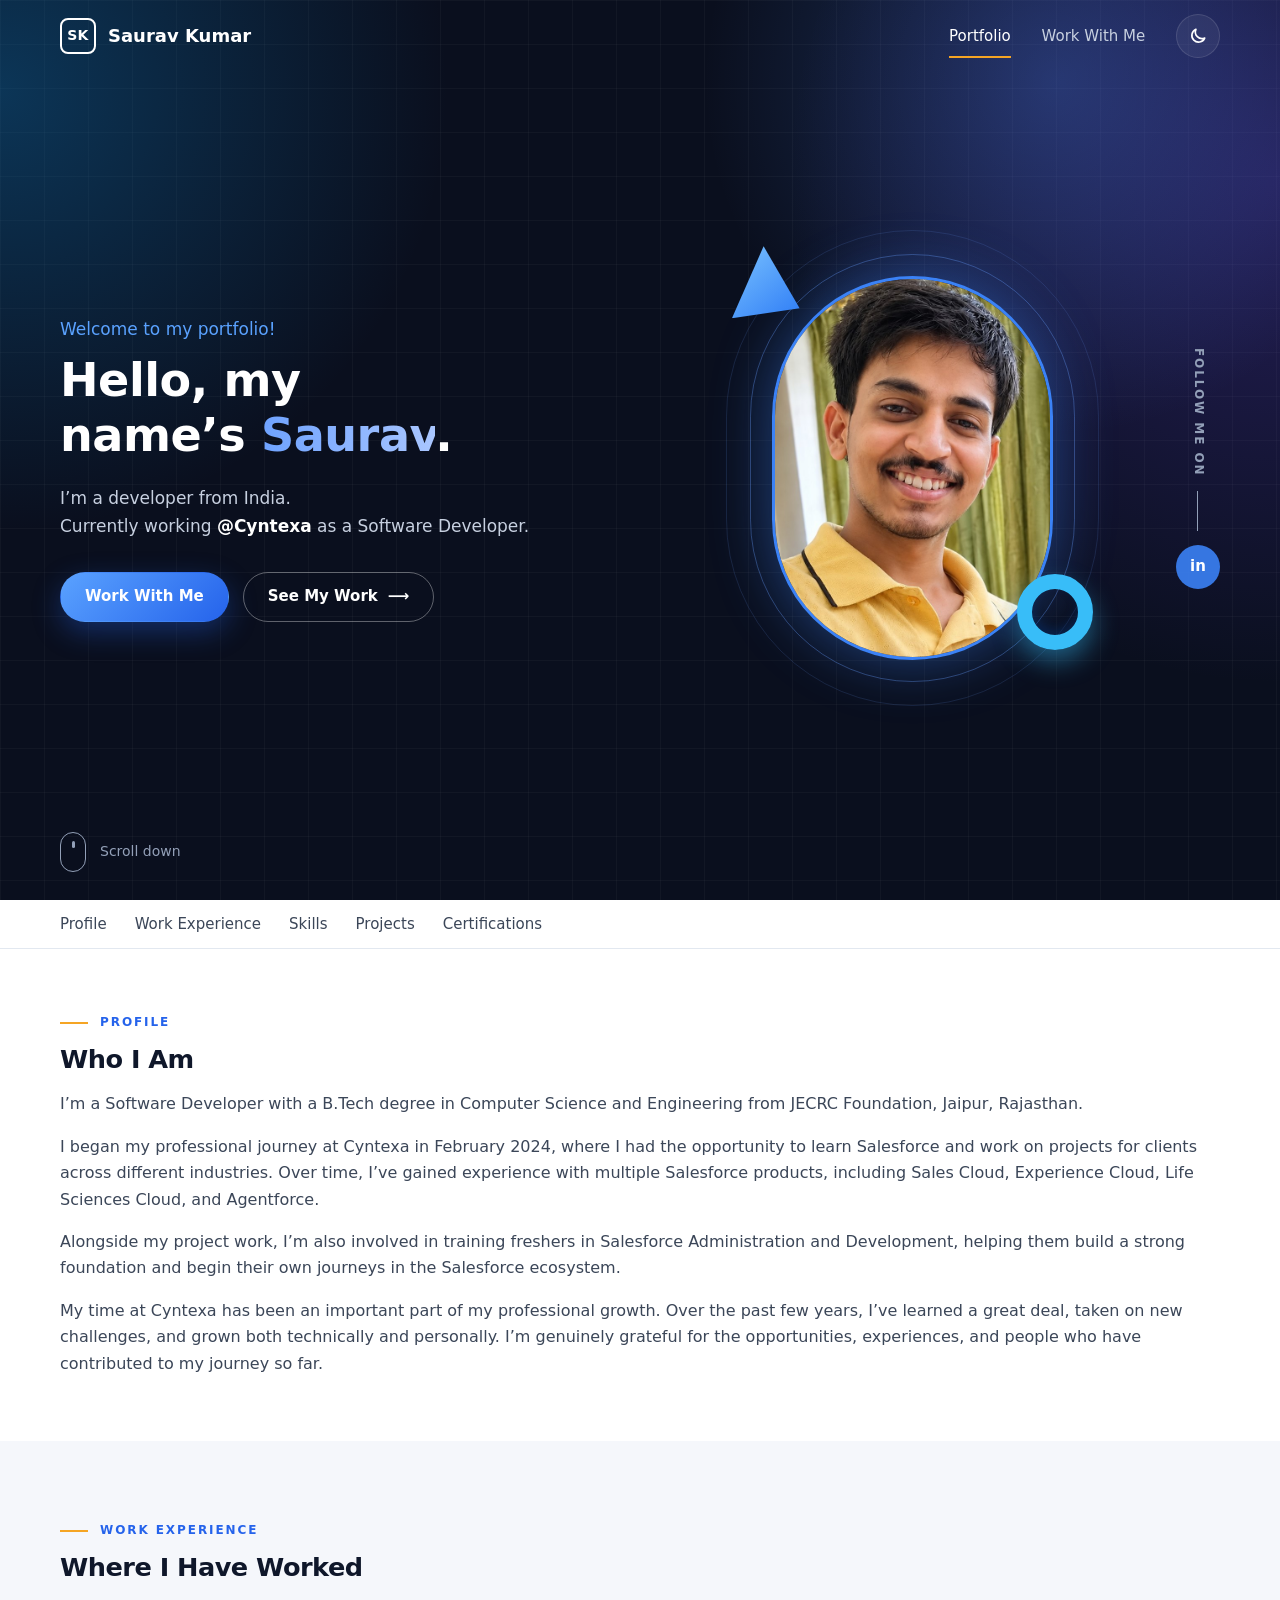
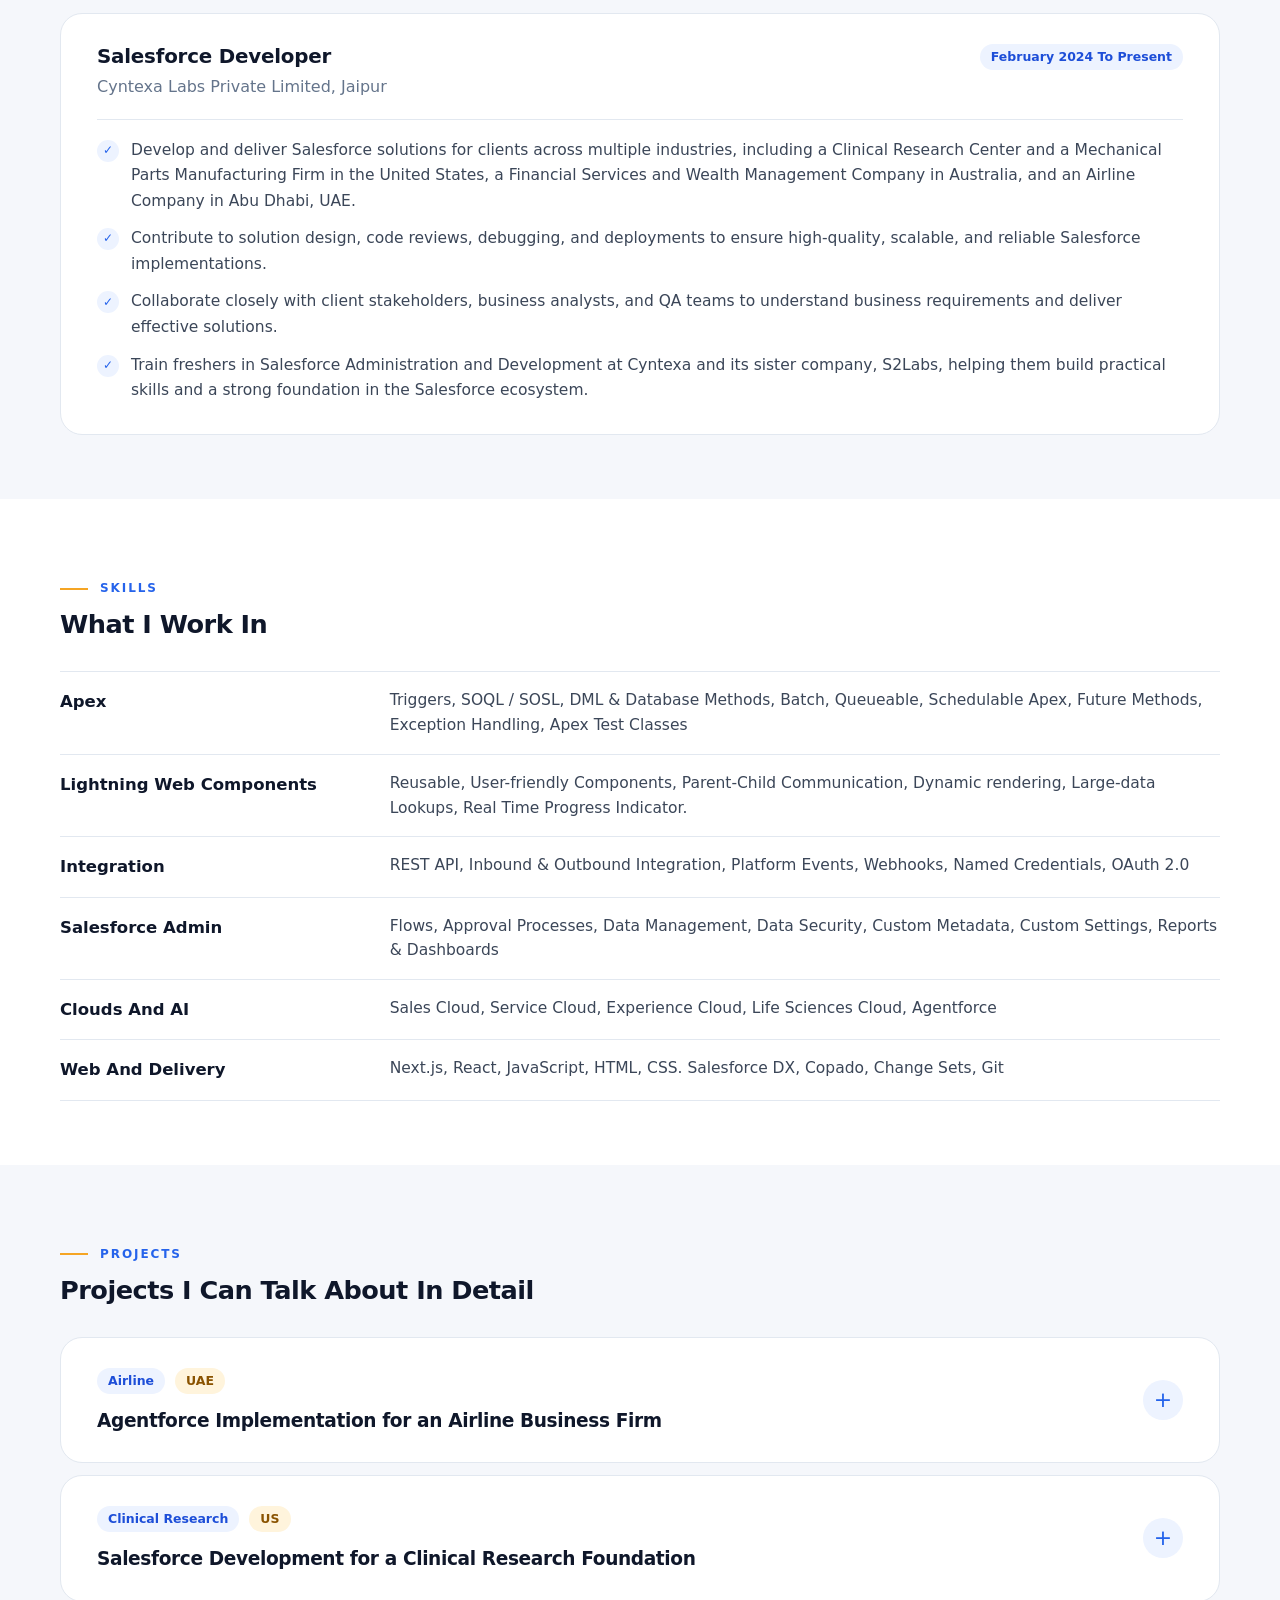
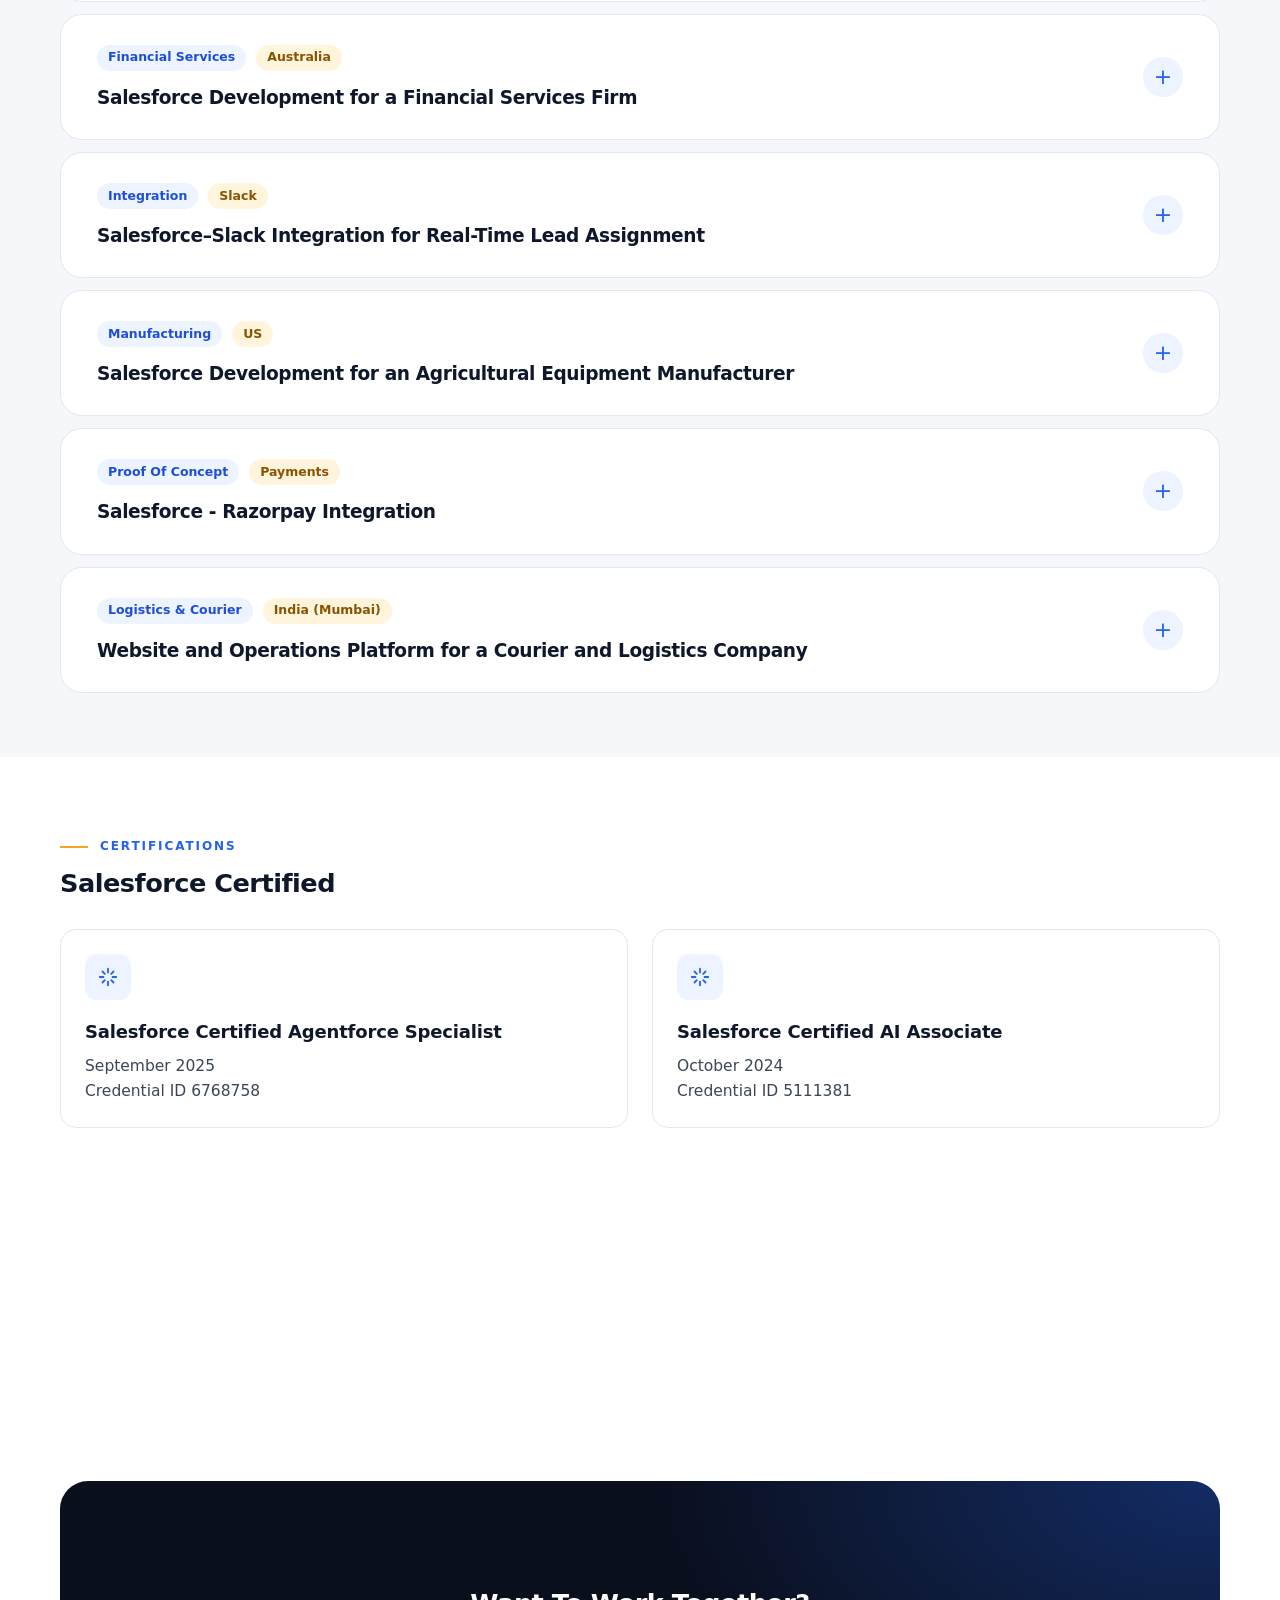
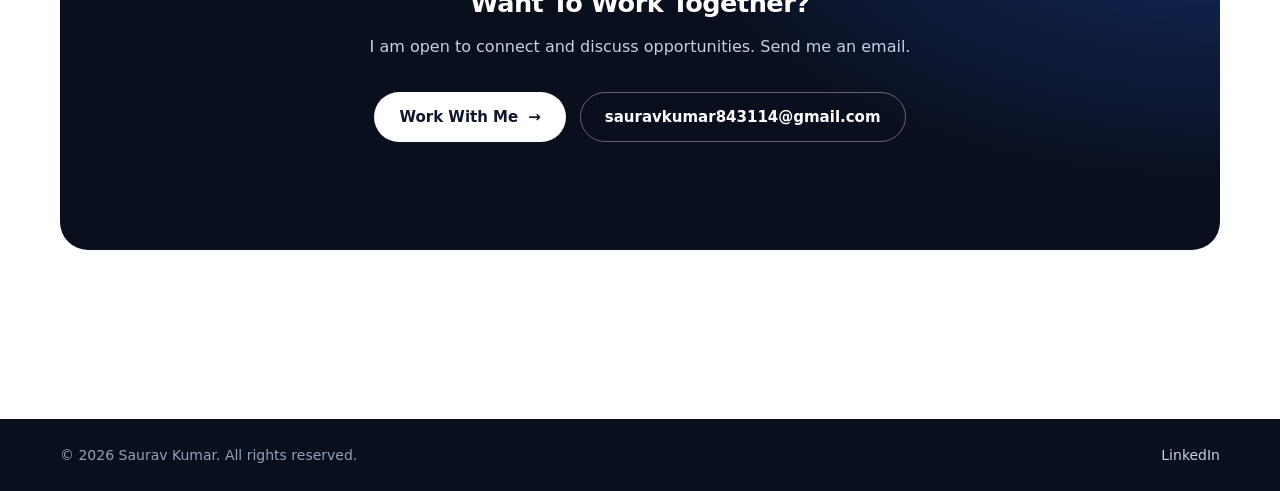
==== commit 7e586db6: "Remove Experiences section" ====
--- a/index.html
+++ b/index.html
@@ -44,7 +44,6 @@
       <nav class="site-nav" id="site-nav" aria-label="Primary">
         <a href="index.html" aria-current="page">Portfolio</a>
         <a href="work-with-me.html">Work With Me</a>
-        <a href="notes.html">Experiences</a>
         <button class="theme-toggle" type="button" aria-label="Switch to dark theme" data-theme-toggle>
           <svg class="icon-moon" viewBox="0 0 24 24" aria-hidden="true"><path d="M20 14.5A8 8 0 019.5 4a8 8 0 1010.5 10.5z"/></svg>
           <svg class="icon-sun" viewBox="0 0 24 24" aria-hidden="true"><circle cx="12" cy="12" r="4"/><path d="M12 2v2M12 20v2M4.9 4.9l1.4 1.4M17.7 17.7l1.4 1.4M2 12h2M20 12h2M4.9 19.1l1.4-1.4M17.7 6.3l1.4-1.4"/></svg>
--- a/assets/styles.css
+++ b/assets/styles.css
@@ -123,19 +123,19 @@
 
 h1 {
   font-weight: 600;
-  font-size: clamp(34px, 3.8vw, 48px);
+  font-size: clamp(30px, 3.1vw, 40px);
   line-height: 1.12;
 }
 
 h2 {
   font-weight: 600;
-  font-size: clamp(26px, 2.5vw, 32px);
+  font-size: clamp(23px, 2vw, 26px);
   line-height: 1.12;
 }
 
 h3 {
   font-weight: 600;
-  font-size: 21px;
+  font-size: 18px;
   line-height: 1.3;
   letter-spacing: -0.01em;
 }
@@ -183,7 +183,7 @@
 }
 
 .lede {
-  font-size: clamp(17px, 1.3vw, 18px);
+  font-size: 16px;
   line-height: 1.6;
   max-width: 60em;
 }
@@ -208,8 +208,6 @@
   text-transform: capitalize;
 }
 
-.post-body h2,
-.post-body h3,
 .facts dd small,
 .btn-ghost[href^="mailto:"],
 .contact-info a[href^="mailto:"] {
@@ -250,7 +248,7 @@
   min-height: 44px;
   font-family: var(--display);
   font-weight: 700;
-  font-size: 19px;
+  font-size: 18px;
   color: #fff;
   text-decoration: none;
 }
@@ -456,7 +454,7 @@
 }
 
 .page-hero h1 {
-  font-size: clamp(30px, 3.2vw, 42px);
+  font-size: clamp(27px, 2.6vw, 34px);
 }
 
 .hero .eyebrow,
@@ -525,6 +523,7 @@
 
 .hero-intro .lede {
   max-width: 30em;
+  font-size: clamp(17px, 1.3vw, 18px);
 }
 
 /* Each sentence of the hero text starts on its own line. */
@@ -958,7 +957,7 @@
 .checks li {
   position: relative;
   padding-left: 34px;
-  font-size: 16px;
+  font-size: 15.5px;
 }
 
 .checks li + li {
@@ -1062,7 +1061,7 @@
 
 .steps h3 {
   color: #fff;
-  font-size: 18px;
+  font-size: 16.5px;
 }
 
 .steps p {
@@ -1124,7 +1123,7 @@
 }
 
 .case h2 {
-  font-size: clamp(22px, 2.2vw, 28px);
+  font-size: clamp(20px, 1.8vw, 23px);
 }
 
 .case-body {
@@ -1188,7 +1187,7 @@
   display: block;
   font-family: var(--display);
   font-weight: 700;
-  font-size: clamp(20px, 1.8vw, 23px);
+  font-size: clamp(18px, 1.45vw, 19px);
   line-height: 1.2;
   letter-spacing: -0.02em;
   color: var(--ink);
@@ -1234,7 +1233,7 @@
 }
 
 .job-head h3 {
-  font-size: clamp(21px, 1.8vw, 24px);
+  font-size: clamp(19px, 1.55vw, 20px);
 }
 
 .job-head p {
@@ -1263,7 +1262,7 @@
 }
 
 .service h2 {
-  font-size: clamp(22px, 2.1vw, 27px);
+  font-size: clamp(20px, 1.7vw, 22px);
   margin-bottom: 14px;
 }
 
@@ -1339,13 +1338,13 @@
 .skill-list dt {
   font-family: var(--display);
   font-weight: 600;
-  font-size: clamp(17px, 1.4vw, 19px);
+  font-size: 16.5px;
   color: var(--ink);
   text-transform: capitalize;
 }
 
 .skill-list dd {
-  font-size: 16px;
+  font-size: 15.5px;
   line-height: 1.6;
 }
 
@@ -1377,7 +1376,7 @@
   padding: 14px 22px;
   font-family: var(--display);
   font-weight: 600;
-  font-size: 17px;
+  font-size: 16px;
   color: var(--ink);
   cursor: pointer;
   list-style: none;
@@ -1400,7 +1399,7 @@
 
 .faq details p {
   padding: 0 22px 22px;
-  font-size: 16px;
+  font-size: 15.5px;
 }
 
 /* ---------- CTA band ---------- */
@@ -1596,434 +1595,6 @@
   overflow-wrap: anywhere;
 }
 
-/* ---------- Notes ---------- */
-
-.note-list {
-  display: grid;
-  gap: 16px;
-}
-
-.note-item {
-  display: grid;
-  grid-template-columns: minmax(0, 1fr) auto;
-  gap: 8px 24px;
-  align-items: start;
-  padding: 26px 28px;
-}
-
-.note-item .meta {
-  grid-column: 1 / -1;
-  display: flex;
-  flex-wrap: wrap;
-  align-items: center;
-  gap: 10px;
-  font-size: 13.5px;
-  color: var(--muted);
-}
-
-.note-item p {
-  margin-top: 4px;
-}
-
-/* Experiences list: search box and page buttons. */
-.sr-only {
-  position: absolute;
-  width: 1px;
-  height: 1px;
-  overflow: hidden;
-  clip-path: inset(50%);
-  white-space: nowrap;
-}
-
-.post-search {
-  display: flex;
-  gap: 10px;
-}
-
-.post-search-go {
-  flex: none;
-  display: inline-flex;
-  align-items: center;
-  gap: 10px;
-  min-height: 54px;
-  padding: 0 24px;
-  border: 0;
-  border-radius: 999px;
-  background: linear-gradient(135deg, #5aa2ff, #2563eb);
-  color: #fff;
-  font: inherit;
-  font-size: 16px;
-  font-weight: 600;
-  cursor: pointer;
-}
-
-.post-search-go:hover {
-  background: linear-gradient(135deg, #4b93f5, #1d4ed8);
-}
-
-.post-search-go svg {
-  width: 20px;
-  height: 20px;
-  fill: none;
-  stroke: currentColor;
-  stroke-width: 2.2;
-  stroke-linecap: round;
-}
-
-@media (max-width: 560px) {
-  .post-search-go {
-    padding: 0 18px;
-  }
-
-  .post-search-go span {
-    display: none;
-  }
-}
-
-.post-search input {
-  flex: 1;
-  min-width: 0;
-  width: 100%;
-  min-height: 54px;
-  padding: 0 20px;
-  border: 1.5px solid var(--line);
-  border-radius: 999px;
-  background: var(--bg);
-  color: var(--ink);
-  font: inherit;
-  font-size: 17px;
-}
-
-.post-search input:focus-visible {
-  outline: 0;
-  border-color: var(--blue);
-  box-shadow: 0 0 0 4px rgba(37, 99, 235, 0.15);
-}
-
-/* Category filter: plain text tabs with an underline on the chosen one. */
-.post-filters {
-  display: flex;
-  gap: 4px 28px;
-  margin-top: 18px;
-  border-bottom: 1px solid var(--line);
-  overflow-x: auto;
-  scrollbar-width: none;
-}
-
-.post-filters button {
-  flex: none;
-  min-height: 46px;
-  padding: 0;
-  border: 0;
-  border-bottom: 2px solid transparent;
-  margin-bottom: -1px;
-  background: none;
-  color: var(--muted);
-  font: inherit;
-  font-size: 15.5px;
-  font-weight: 500;
-  text-transform: capitalize;
-  cursor: pointer;
-}
-
-.post-filters button:hover {
-  color: var(--ink);
-}
-
-.post-filters button.is-current {
-  border-bottom-color: var(--blue);
-  color: var(--blue);
-  font-weight: 600;
-}
-
-.post-count {
-  min-height: 24px;
-  margin: 14px 0 4px;
-  font-size: 15px;
-  color: var(--muted);
-}
-
-.pager {
-  display: flex;
-  flex-wrap: wrap;
-  align-items: center;
-  justify-content: center;
-  gap: 8px;
-  margin-top: 28px;
-}
-
-.pager:empty {
-  display: none;
-}
-
-.pager button {
-  min-width: 44px;
-  min-height: 44px;
-  padding: 0 14px;
-  border: 1.5px solid var(--line);
-  border-radius: 999px;
-  background: var(--bg);
-  color: var(--ink);
-  font: inherit;
-  font-size: 15px;
-  font-weight: 500;
-  cursor: pointer;
-}
-
-.pager button:hover:not(:disabled) {
-  border-color: var(--blue);
-  color: var(--blue);
-}
-
-.pager button.is-current {
-  border-color: var(--blue);
-  background: var(--blue);
-  color: #fff;
-}
-
-[data-theme="dark"] .pager button.is-current {
-  color: #0b1122;
-}
-
-.pager button:disabled {
-  opacity: 0.45;
-  cursor: default;
-}
-
-.pager-gap {
-  color: var(--muted);
-}
-
-/* Experiences list: plain rows, title only. */
-.note-list:has(.post-link) {
-  gap: 0;
-}
-
-.post-link {
-  display: flex;
-  align-items: center;
-  justify-content: space-between;
-  gap: 24px;
-  padding-block: 22px;
-  border-bottom: 1px solid var(--line);
-  font-family: var(--display);
-  font-weight: 600;
-  font-size: clamp(18px, 1.5vw, 20px);
-  line-height: 1.3;
-  letter-spacing: -0.01em;
-  color: var(--ink);
-  text-decoration: none;
-  text-transform: capitalize;
-  transition: color 0.15s, padding-left 0.15s;
-}
-
-.post-link::after {
-  content: "\2192";
-  flex: none;
-  color: var(--muted);
-  transition: transform 0.15s, color 0.15s;
-}
-
-.post-link:hover {
-  padding-left: 8px;
-  color: var(--blue);
-}
-
-.post-link:hover::after {
-  transform: translateX(4px);
-  color: var(--blue);
-}
-
-.empty {
-  padding: 40px 28px;
-  border: 1.5px dashed var(--line);
-  border-radius: var(--radius);
-  text-align: center;
-  color: var(--muted);
-}
-
-/* Blog posts read as one centred column, like an article page. */
-.post {
-  max-width: 720px;
-  margin-inline: auto;
-}
-
-#main:has(.post) .page-hero .container > * {
-  max-width: 720px;
-  margin-inline: auto;
-}
-
-/* Table of contents: sits in the left margin and follows the reader down the page. */
-.toc {
-  display: none;
-}
-
-@media (min-width: 1240px) {
-  .has-toc {
-    position: relative;
-  }
-
-  .toc {
-    display: block;
-    position: absolute;
-    top: 0;
-    bottom: 0;
-    left: var(--pad);
-    width: 200px;
-  }
-
-  /* Pinned at the same height it starts at, so it never jumps up under the menu. */
-  .toc-inner {
-    position: sticky;
-    top: calc(79px + var(--section));
-  }
-}
-
-.toc-title {
-  margin-bottom: 12px;
-  font-size: 12px;
-  font-weight: 700;
-  letter-spacing: 0.14em;
-  text-transform: uppercase;
-  color: var(--muted);
-}
-
-.toc a {
-  display: block;
-  padding: 7px 0 7px 14px;
-  border-left: 2px solid var(--line);
-  font-size: 14.5px;
-  line-height: 1.4;
-  color: var(--muted);
-  text-decoration: none;
-}
-
-.toc a:hover {
-  color: var(--ink);
-}
-
-.toc a.is-active {
-  border-left-color: var(--blue);
-  color: var(--blue);
-  font-weight: 600;
-}
-
-/* A heading reached from the table of contents stops just below the menu, closer than the
-   space above the heading, so no line of the previous section shows above it. */
-.post-body h2 {
-  scroll-margin-top: -18px;
-}
-
-#main:has(.post) > .section {
-  scroll-margin-top: -46px;
-}
-
-#main:has(.post) .page-hero h1 {
-  font-size: clamp(28px, 3vw, 38px);
-  line-height: 1.2;
-}
-
-.post-body {
-  font-size: clamp(17px, 1.25vw, 18px);
-  line-height: 1.75;
-  color: var(--ink);
-}
-
-.post-body > * + * {
-  margin-top: 1.15em;
-}
-
-.post-body h2 {
-  margin-top: 1.8em;
-  font-size: clamp(22px, 2.1vw, 26px);
-}
-
-.post-body h3 {
-  margin-top: 1.6em;
-}
-
-.post-body ul,
-.post-body ol {
-  padding-left: 1.3em;
-}
-
-.post-body ul {
-  list-style: disc;
-}
-
-.post-body ol {
-  list-style: decimal;
-}
-
-.post-body li + li {
-  margin-top: 0.4em;
-}
-
-.post-body blockquote {
-  margin-inline: 0;
-  padding: 4px 0 4px 20px;
-  border-left: 3px solid var(--blue);
-  color: var(--text);
-}
-
-.post-body code {
-  padding: 2px 6px;
-  border-radius: 6px;
-  background: var(--bg-soft);
-  font-family: var(--mono);
-  font-size: 0.86em;
-}
-
-.post-body pre {
-  padding: 20px;
-  border-radius: 14px;
-  background: var(--navy);
-  color: #e6ecf7;
-  overflow-x: auto;
-  line-height: 1.6;
-}
-
-.post-body pre code {
-  padding: 0;
-  background: none;
-  font-size: 14px;
-}
-
-.post-body img {
-  height: auto;
-  border-radius: 12px;
-}
-
-.post-body table {
-  display: block;
-  width: 100%;
-  overflow-x: auto;
-  border-collapse: collapse;
-  font-size: 15.5px;
-}
-
-.post-body th,
-.post-body td {
-  padding: 10px 14px;
-  border: 1px solid var(--line);
-  text-align: left;
-  vertical-align: top;
-}
-
-.post-more {
-  margin-top: 48px;
-  padding: 26px 28px;
-  border-radius: var(--radius);
-  background: var(--blue-tint);
-  color: var(--ink);
-}
-
-.post-more b {
-  display: block;
-  font-family: var(--display);
-  font-size: 19px;
-}
-
 /* ---------- Footer ---------- */
 
 .site-footer {
@@ -2161,8 +1732,7 @@
 
 [data-theme="dark"] .steps,
 [data-theme="dark"] .cta-band,
-[data-theme="dark"] .card.dark,
-[data-theme="dark"] .post-body pre {
+[data-theme="dark"] .card.dark {
   border: 1px solid var(--line);
 }
 
@@ -2402,13 +1972,11 @@
     width: 100%;
   }
 
-  .facts > div,
-  .note-item {
+  .facts > div {
     grid-template-columns: 1fr;
   }
 
-  .card,
-  .note-item {
+  .card {
     padding: 22px;
   }
 }
@@ -2416,10 +1984,6 @@
 @media (min-width: 1800px) {
   .container {
     max-width: 1360px;
-  }
-
-  body {
-    font-size: 17px;
   }
 }
 
@@ -2515,8 +2079,7 @@
   h1,
   h2,
   h3,
-  .case-title,
-  .post-link {
+  .case-title {
     overflow-wrap: anywhere;
   }
 
@@ -2649,125 +2212,3 @@
     line-height: 1.6;
   }
 }
-
-/* ---------- Code blocks in blog posts ---------- */
-
-/* Long lines stay on one line and scroll sideways inside the block. Nothing can spill
-   outside the block or make the page itself wider than the screen. */
-.post-body pre {
-  max-width: 100%;
-  white-space: pre;
-  overflow-x: auto;
-  scrollbar-width: thin;
-  scrollbar-color: var(--code-muted, #93a0b8) transparent;
-}
-
-#main > *,
-.post,
-.post-body,
-.code-block {
-  min-width: 0;
-  max-width: 100%;
-}
-
-.post {
-  max-width: 720px;
-}
-
-.code-block {
-  --code-bg: #0a0f1e;
-  --code-bar: #141b33;
-  --code-text: #e6ecf7;
-  --code-muted: #93a0b8;
-  --code-line: rgba(255, 255, 255, 0.1);
-  border: 1px solid var(--code-line);
-  border-radius: 14px;
-  background: var(--code-bg);
-  overflow: hidden;
-}
-
-[data-code-theme="light"] .code-block {
-  --code-bg: #f6f8fc;
-  --code-bar: #e9eef7;
-  --code-text: #0f172a;
-  --code-muted: #55617a;
-  --code-line: #d5dcea;
-}
-
-.code-bar {
-  display: flex;
-  align-items: center;
-  justify-content: space-between;
-  gap: 12px;
-  padding: 4px 6px 4px 16px;
-  border-bottom: 1px solid var(--code-line);
-  background: var(--code-bar);
-  font-family: var(--sans);
-}
-
-.code-lang {
-  font-size: 12px;
-  font-weight: 600;
-  letter-spacing: 0.1em;
-  text-transform: uppercase;
-  color: var(--code-muted);
-}
-
-.code-tools {
-  display: flex;
-  gap: 2px;
-}
-
-.code-btn {
-  display: inline-flex;
-  align-items: center;
-  gap: 7px;
-  min-width: 40px;
-  min-height: 40px;
-  padding: 0 10px;
-  border: 0;
-  border-radius: 8px;
-  background: none;
-  color: var(--code-muted);
-  font: inherit;
-  font-size: 13px;
-  font-weight: 500;
-  cursor: pointer;
-}
-
-.code-btn:hover {
-  background: var(--code-line);
-  color: var(--code-text);
-}
-
-.code-btn svg {
-  width: 17px;
-  height: 17px;
-  fill: none;
-  stroke: currentColor;
-  stroke-width: 2;
-  stroke-linecap: round;
-  stroke-linejoin: round;
-}
-
-.post-body .code-block pre,
-[data-theme="dark"] .post-body .code-block pre {
-  margin: 0;
-  padding: 16px 18px;
-  border: 0;
-  border-radius: 0;
-  background: none;
-  color: var(--code-text);
-}
-
-/* Phones: slightly smaller code so fewer lines need to wrap. */
-@media (max-width: 640px) {
-  .post-body pre code {
-    font-size: 12.5px;
-  }
-
-  .post-body .code-block pre {
-    padding: 14px;
-    line-height: 1.55;
-  }
-}
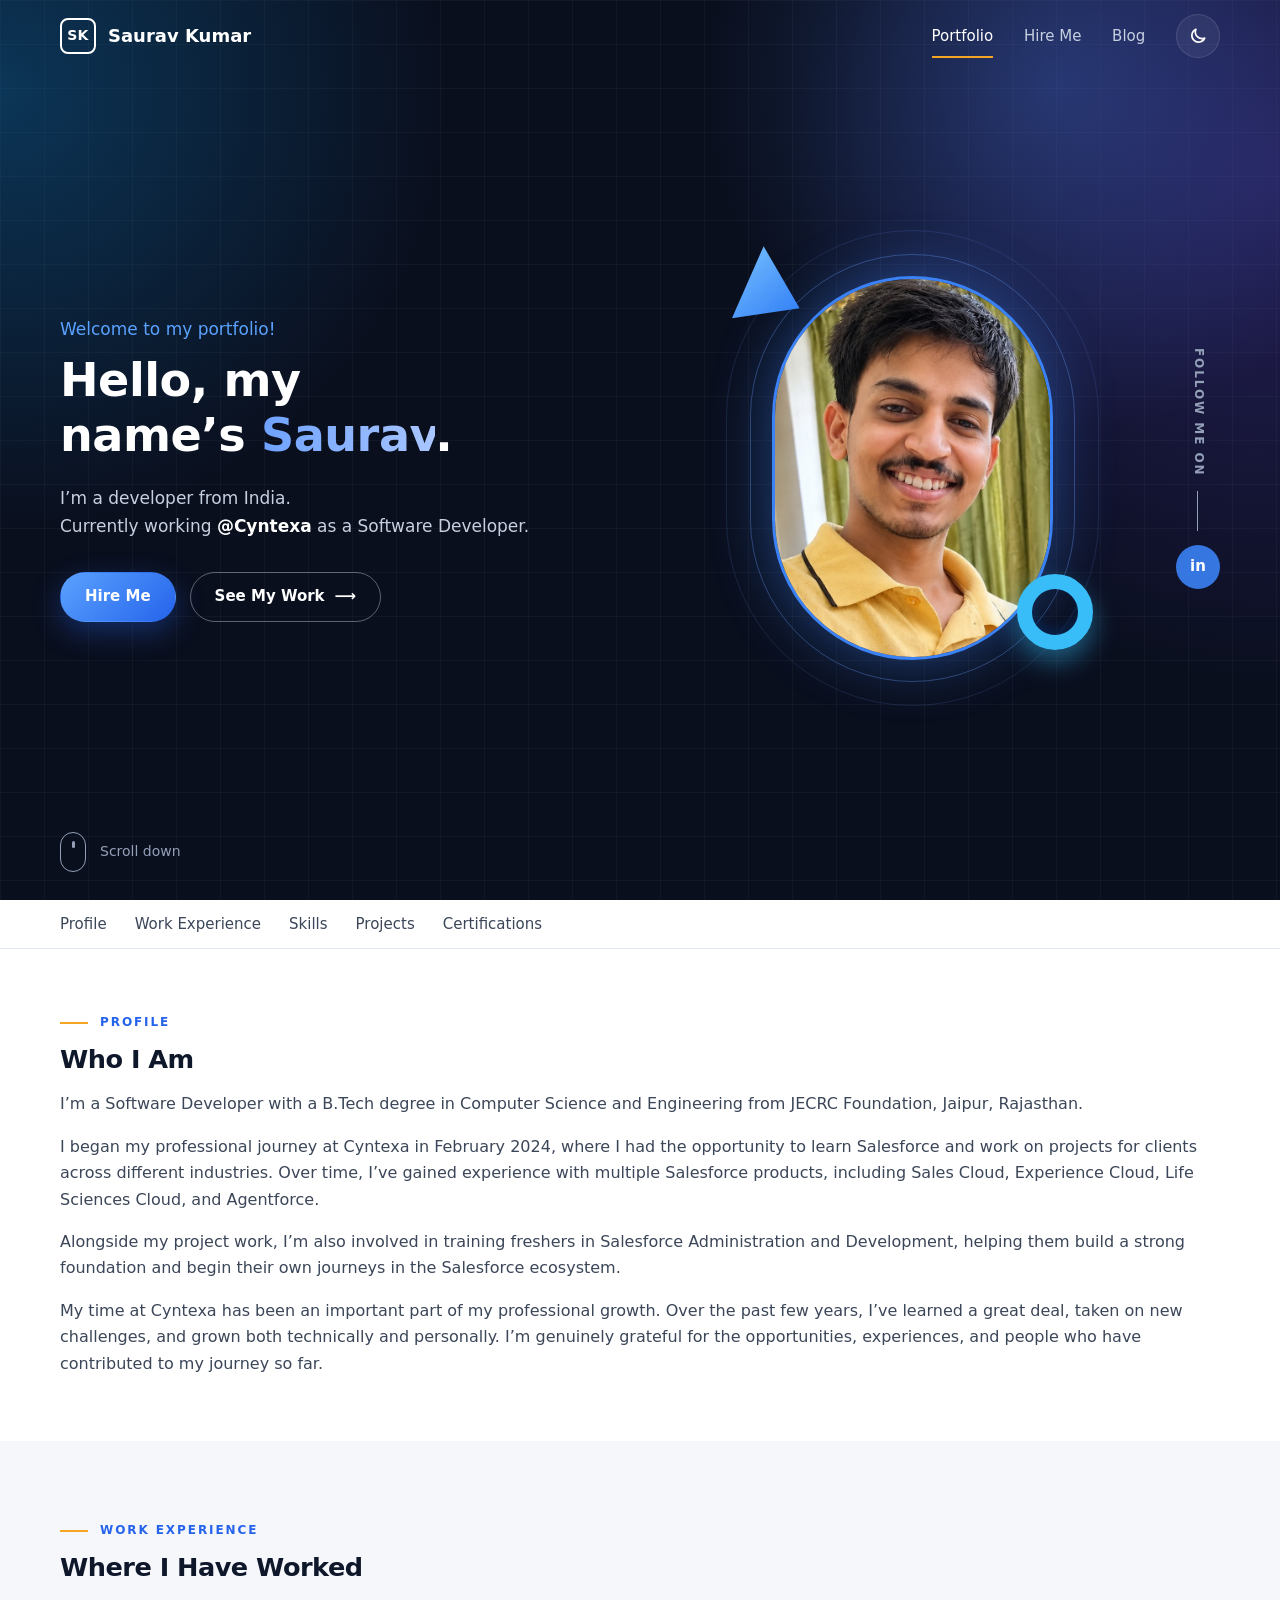
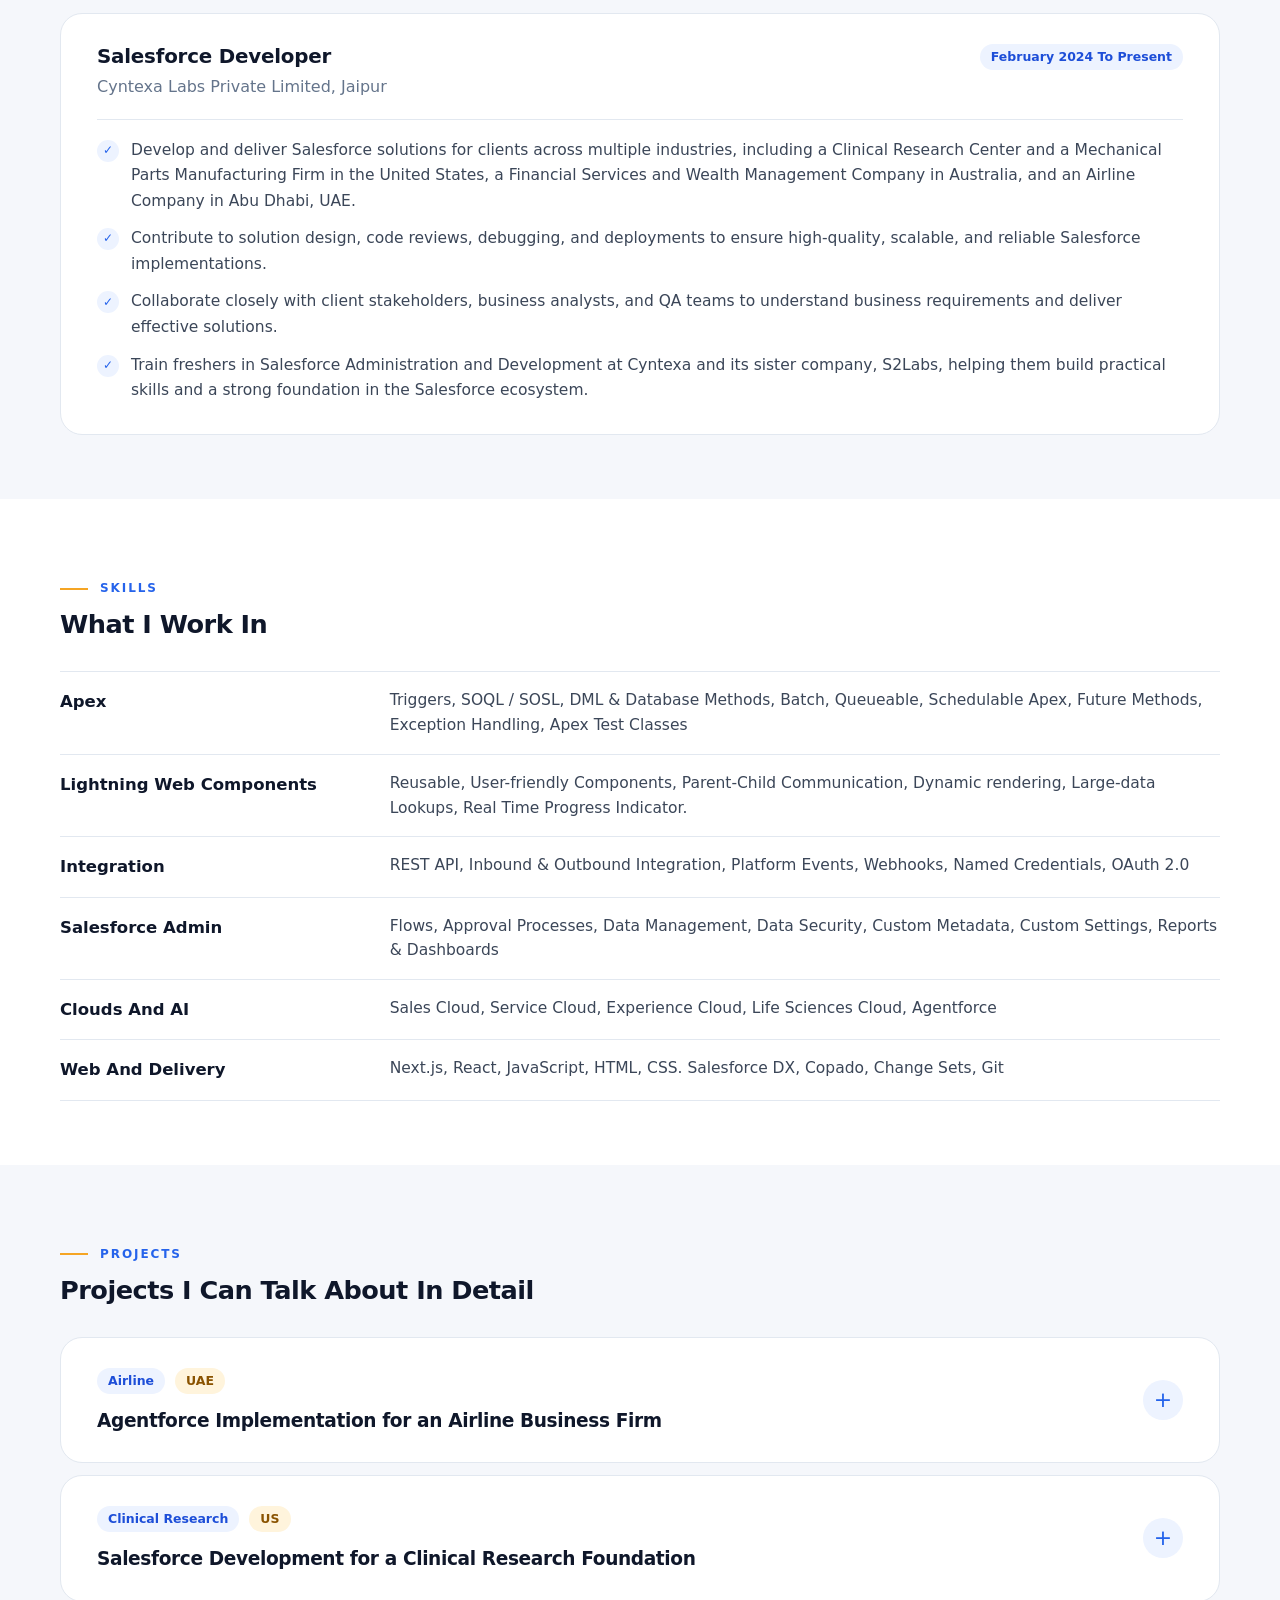
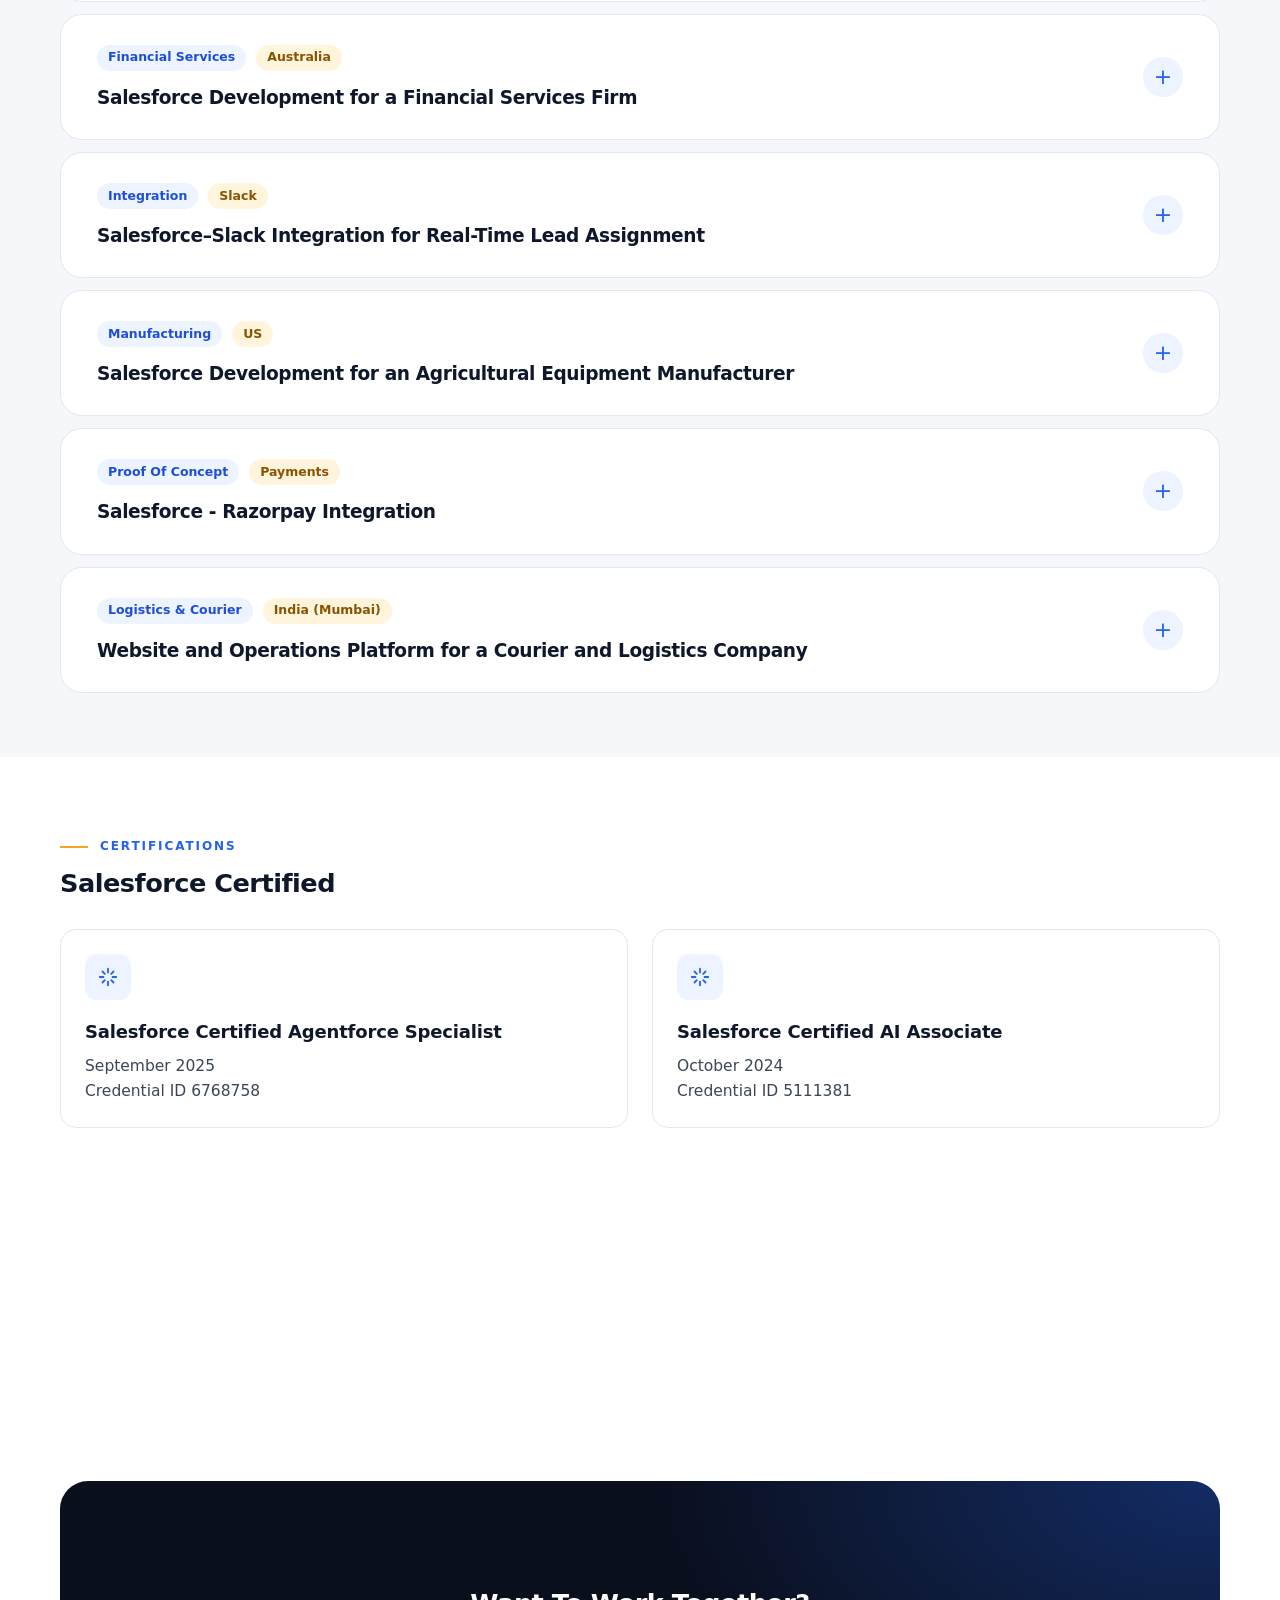
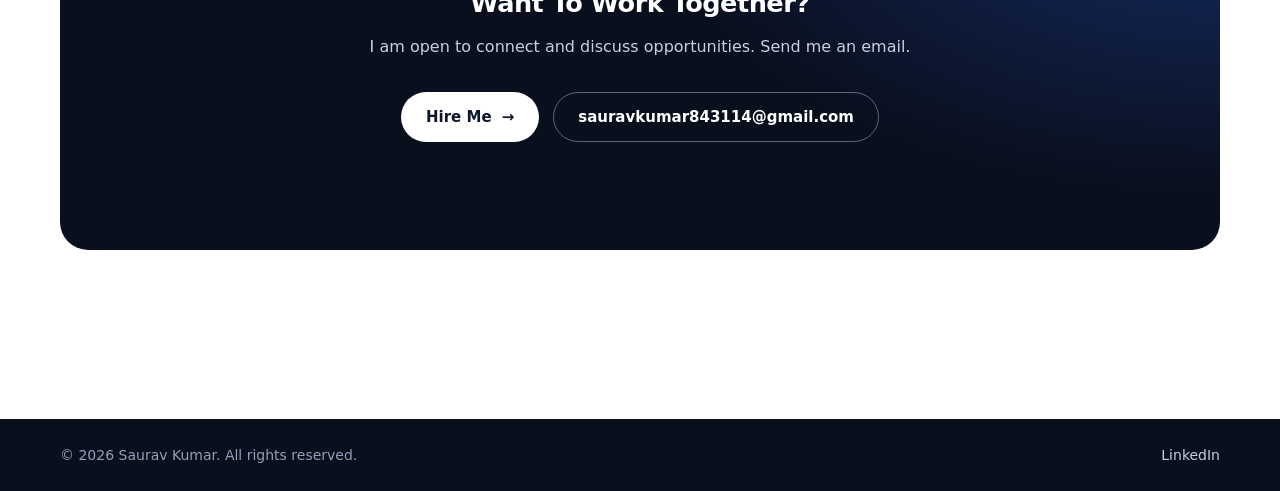
==== commit d64cafcc: "Add blog with editor, search and new post" ====
--- a/index.html
+++ b/index.html
@@ -12,6 +12,10 @@
   <meta property="og:title" content="Saurav Kumar | Salesforce Developer, Jaipur">
   <meta property="og:description" content="Portfolio of Saurav Kumar, a Salesforce developer in Jaipur with three years of experience in Apex, Lightning Web Components, integrations and Agentforce for clients in the US, Australia and the UAE.">
   <meta property="og:url" content="https://dev-saurav-kumar.github.io/">
+  <meta property="og:image" content="https://dev-saurav-kumar.github.io/assets/og-card.jpg">
+  <meta property="og:image:width" content="1200">
+  <meta property="og:image:height" content="630">
+  <meta name="twitter:card" content="summary_large_image">
   <meta name="theme-color" content="#0a0f1e">
   <link rel="icon" href="assets/favicon.svg" type="image/svg+xml">
   <link rel="preconnect" href="https://fonts.googleapis.com">
@@ -43,7 +47,8 @@
       <button class="nav-toggle" type="button" aria-expanded="false" aria-controls="site-nav" aria-label="Open menu"><span></span><span></span><span></span></button>
       <nav class="site-nav" id="site-nav" aria-label="Primary">
         <a href="index.html" aria-current="page">Portfolio</a>
-        <a href="work-with-me.html">Work With Me</a>
+        <a href="work-with-me.html">Hire Me</a>
+        <a href="blog.html">Blog</a>
         <button class="theme-toggle" type="button" aria-label="Switch to dark theme" data-theme-toggle>
           <svg class="icon-moon" viewBox="0 0 24 24" aria-hidden="true"><path d="M20 14.5A8 8 0 019.5 4a8 8 0 1010.5 10.5z"/></svg>
           <svg class="icon-sun" viewBox="0 0 24 24" aria-hidden="true"><circle cx="12" cy="12" r="4"/><path d="M12 2v2M12 20v2M4.9 4.9l1.4 1.4M17.7 17.7l1.4 1.4M2 12h2M20 12h2M4.9 19.1l1.4-1.4M17.7 6.3l1.4-1.4"/></svg>
@@ -62,7 +67,7 @@
           <h1>Hello, my<br>name’s <span class="accent">Saurav</span>.</h1>
           <p class="lede"><span class="line">I’m a developer from India.</span><span class="line">Currently working <b>@Cyntexa</b> as a Software Developer.</span></p>
           <div class="actions">
-            <a class="btn btn-primary" href="work-with-me.html">Work with me</a>
+            <a class="btn btn-primary" href="work-with-me.html">Hire me</a>
             <a class="btn btn-ghost" href="#projects">See my work <span class="arrow long" aria-hidden="true"></span></a>
           </div>
         </div>
@@ -321,7 +326,7 @@
           <h2>Want to work together?</h2>
           <p>I am open to connect and discuss opportunities. Send me an email.</p>
           <div class="actions">
-            <a class="btn btn-light" href="work-with-me.html">Work with me <span class="arrow" aria-hidden="true"></span></a>
+            <a class="btn btn-light" href="work-with-me.html">Hire me <span class="arrow" aria-hidden="true"></span></a>
             <a class="btn btn-ghost" href="mailto:sauravkumar843114@gmail.com">sauravkumar843114@gmail.com</a>
           </div>
         </div>
--- a/assets/styles.css
+++ b/assets/styles.css
@@ -208,6 +208,8 @@
   text-transform: capitalize;
 }
 
+.post-body h2,
+.post-body h3,
 .facts dd small,
 .btn-ghost[href^="mailto:"],
 .contact-info a[href^="mailto:"] {
@@ -1595,6 +1597,718 @@
   overflow-wrap: anywhere;
 }
 
+/* ---------- Blog ---------- */
+
+.note-list {
+  display: grid;
+  gap: 16px;
+}
+
+.note-item {
+  display: grid;
+  grid-template-columns: minmax(0, 1fr) auto;
+  gap: 8px 24px;
+  align-items: start;
+  padding: 26px 28px;
+}
+
+.note-item .meta {
+  grid-column: 1 / -1;
+  display: flex;
+  flex-wrap: wrap;
+  align-items: center;
+  gap: 10px;
+  font-size: 13.5px;
+  color: var(--muted);
+}
+
+.note-item p {
+  margin-top: 4px;
+}
+
+/* Blog list: search box and page buttons. */
+.sr-only {
+  position: absolute;
+  width: 1px;
+  height: 1px;
+  overflow: hidden;
+  clip-path: inset(50%);
+  white-space: nowrap;
+}
+
+.post-search {
+  display: flex;
+  gap: 10px;
+}
+
+.post-search-go {
+  flex: none;
+  display: inline-flex;
+  align-items: center;
+  gap: 10px;
+  min-height: 54px;
+  padding: 0 24px;
+  border: 0;
+  border-radius: 999px;
+  background: linear-gradient(135deg, #5aa2ff, #2563eb);
+  color: #fff;
+  font: inherit;
+  font-size: 16px;
+  font-weight: 600;
+  cursor: pointer;
+}
+
+.post-search-go:hover {
+  background: linear-gradient(135deg, #4b93f5, #1d4ed8);
+}
+
+.post-search-go svg {
+  width: 20px;
+  height: 20px;
+  fill: none;
+  stroke: currentColor;
+  stroke-width: 2.2;
+  stroke-linecap: round;
+}
+
+@media (max-width: 560px) {
+  .post-search-go {
+    padding: 0 18px;
+  }
+
+  .post-search-go span {
+    display: none;
+  }
+}
+
+.post-search input {
+  flex: 1;
+  min-width: 0;
+  width: 100%;
+  min-height: 54px;
+  padding: 0 20px;
+  border: 1.5px solid var(--line);
+  border-radius: 999px;
+  background: var(--bg);
+  color: var(--ink);
+  font: inherit;
+  font-size: 16px;
+}
+
+.post-search input:focus-visible {
+  outline: 0;
+  border-color: var(--blue);
+  box-shadow: 0 0 0 4px rgba(37, 99, 235, 0.15);
+}
+
+/* Category filter: plain text tabs with an underline on the chosen one. */
+.post-filters {
+  display: flex;
+  gap: 4px 28px;
+  margin-top: 18px;
+  border-bottom: 1px solid var(--line);
+  overflow-x: auto;
+  scrollbar-width: none;
+}
+
+.post-filters button {
+  flex: none;
+  min-height: 46px;
+  padding: 0;
+  border: 0;
+  border-bottom: 2px solid transparent;
+  margin-bottom: -1px;
+  background: none;
+  color: var(--muted);
+  font: inherit;
+  font-size: 15px;
+  font-weight: 500;
+  text-transform: capitalize;
+  cursor: pointer;
+}
+
+.post-filters button:hover {
+  color: var(--ink);
+}
+
+.post-filters button.is-current {
+  border-bottom-color: var(--blue);
+  color: var(--blue);
+  font-weight: 600;
+}
+
+
+.pager {
+  display: flex;
+  flex-wrap: wrap;
+  align-items: center;
+  justify-content: center;
+  gap: 8px;
+  margin-top: 28px;
+}
+
+.pager:empty {
+  display: none;
+}
+
+.pager button {
+  min-width: 44px;
+  min-height: 44px;
+  padding: 0 14px;
+  border: 1.5px solid var(--line);
+  border-radius: 999px;
+  background: var(--bg);
+  color: var(--ink);
+  font: inherit;
+  font-size: 15px;
+  font-weight: 500;
+  cursor: pointer;
+}
+
+.pager button:hover:not(:disabled) {
+  border-color: var(--blue);
+  color: var(--blue);
+}
+
+.pager button.is-current {
+  border-color: var(--blue);
+  background: var(--blue);
+  color: #fff;
+}
+
+[data-theme="dark"] .pager button.is-current {
+  color: #0b1122;
+}
+
+.pager button:disabled {
+  opacity: 0.45;
+  cursor: default;
+}
+
+.pager-gap {
+  color: var(--muted);
+}
+
+/* Blog list: plain rows, title only. */
+.note-list:has(.post-link) {
+  gap: 0;
+}
+
+.post-link {
+  display: flex;
+  align-items: center;
+  justify-content: space-between;
+  gap: 24px;
+  padding-block: 22px;
+  border-bottom: 1px solid var(--line);
+  font-family: var(--display);
+  font-weight: 600;
+  font-size: clamp(17px, 1.35vw, 18px);
+  line-height: 1.3;
+  letter-spacing: -0.01em;
+  color: var(--ink);
+  text-decoration: none;
+  text-transform: capitalize;
+  transition: color 0.15s, padding-left 0.15s;
+}
+
+.post-link::after {
+  content: "\2192";
+  flex: none;
+  color: var(--muted);
+  transition: transform 0.15s, color 0.15s;
+}
+
+.post-link:hover {
+  padding-left: 8px;
+  color: var(--blue);
+}
+
+.post-link:hover::after {
+  transform: translateX(4px);
+  color: var(--blue);
+}
+
+.empty {
+  padding: 40px 28px;
+  border: 1.5px dashed var(--line);
+  border-radius: var(--radius);
+  text-align: center;
+  color: var(--muted);
+}
+
+/* Blog posts read as one centred column, like an article page. */
+.post {
+  max-width: 720px;
+  margin-inline: auto;
+}
+
+#main:has(.post) .page-hero .container > * {
+  max-width: 720px;
+  margin-inline: auto;
+}
+
+/* Table of contents: sits in the left margin and follows the reader down the page. */
+.toc {
+  display: none;
+}
+
+@media (min-width: 1240px) {
+  .has-toc {
+    position: relative;
+  }
+
+  .toc {
+    display: block;
+    position: absolute;
+    top: 0;
+    bottom: 0;
+    left: var(--pad);
+    width: 200px;
+  }
+
+  /* Pinned at the same height it starts at, so it never jumps up under the menu. */
+  .toc-inner {
+    position: sticky;
+    top: calc(79px + var(--section));
+  }
+}
+
+.toc-title {
+  margin-bottom: 12px;
+  font-size: 12px;
+  font-weight: 700;
+  letter-spacing: 0.14em;
+  text-transform: uppercase;
+  color: var(--muted);
+}
+
+.toc a {
+  display: block;
+  padding: 7px 0 7px 14px;
+  border-left: 2px solid var(--line);
+  font-size: 14px;
+  line-height: 1.4;
+  color: var(--muted);
+  text-decoration: none;
+}
+
+.toc a:hover {
+  color: var(--ink);
+}
+
+.toc a.is-active {
+  border-left-color: var(--blue);
+  color: var(--blue);
+  font-weight: 600;
+}
+
+/* A heading reached from the table of contents stops just below the menu, closer than the
+   space above the heading, so no line of the previous section shows above it. */
+.post-body h2 {
+  scroll-margin-top: -18px;
+}
+
+#main:has(.post) > .section {
+  scroll-margin-top: -46px;
+}
+
+#main:has(.post) .page-hero h1 {
+  font-size: clamp(26px, 2.6vw, 34px);
+  line-height: 1.2;
+}
+
+.post-body {
+  font-size: 16px;
+  line-height: 1.7;
+  color: var(--ink);
+}
+
+.post-body > :first-child {
+  margin-top: 0;
+}
+
+.post-body > * + * {
+  margin-top: 1.15em;
+}
+
+.post-body h2 {
+  margin-top: 1.8em;
+  font-size: clamp(20px, 1.7vw, 22px);
+}
+
+.post-body h3 {
+  margin-top: 1.6em;
+  font-size: 18px;
+}
+
+.post-body ul,
+.post-body ol {
+  padding-left: 1.3em;
+}
+
+.post-body ul {
+  list-style: disc;
+}
+
+.post-body ol {
+  list-style: decimal;
+}
+
+.post-body li + li {
+  margin-top: 0.4em;
+}
+
+/* Quotes stand out as the key lines of a post. */
+.post-body blockquote {
+  margin-inline: 0;
+  padding: 6px 0 6px 22px;
+  border-left: 3px solid var(--amber);
+  font-family: var(--display);
+  font-size: 18.5px;
+  font-weight: 500;
+  line-height: 1.55;
+  color: var(--ink);
+}
+
+.post-body code {
+  padding: 2px 6px;
+  border-radius: 6px;
+  background: var(--bg-soft);
+  font-family: var(--mono);
+  font-size: 0.86em;
+}
+
+.post-body pre {
+  padding: 20px;
+  border-radius: 14px;
+  background: var(--navy);
+  color: #e6ecf7;
+  overflow-x: auto;
+  line-height: 1.6;
+}
+
+.post-body pre code {
+  padding: 0;
+  background: none;
+  font-size: 13.5px;
+}
+
+.post-body img {
+  height: auto;
+  border-radius: 12px;
+}
+
+.post-body table {
+  display: block;
+  width: 100%;
+  overflow-x: auto;
+  border-collapse: collapse;
+  font-size: 15.5px;
+}
+
+.post-body th,
+.post-body td {
+  padding: 10px 14px;
+  border: 1px solid var(--line);
+  text-align: left;
+  vertical-align: top;
+}
+
+.post-more {
+  margin-top: 48px;
+  padding: 26px 28px;
+  border-radius: var(--radius);
+  background: var(--blue-tint);
+  color: var(--ink);
+}
+
+.post-more b {
+  display: block;
+  font-family: var(--display);
+  font-size: 19px;
+}
+
+.post-body mark {
+  padding: 1px 3px;
+  border-radius: 4px;
+  background: #fde68a;
+  color: #0f172a;
+}
+
+.post-body u {
+  text-underline-offset: 3px;
+}
+
+.post-body hr {
+  margin-block: 2em;
+  border: 0;
+  border-top: 1px solid var(--line);
+}
+
+.post-body img {
+  display: block;
+  max-width: 100%;
+  margin-inline: auto;
+}
+
+.post-body li > ul,
+.post-body li > ol {
+  margin-top: 0.4em;
+}
+
+/* Blog page: the search box is the hero. */
+.page-hero.blog-hero {
+  padding-bottom: clamp(44px, 5.5vw, 76px);
+}
+
+.blog-search {
+  max-width: 820px;
+  min-height: 54px;
+}
+
+.blog-hero .post-search input {
+  border-color: transparent;
+  background: #fff;
+  color: #0f172a;
+}
+
+.blog-hero .post-search input::placeholder {
+  color: #64748b;
+}
+
+.blog-hero .post-search input:focus-visible {
+  border-color: #fff;
+  box-shadow: 0 0 0 4px rgba(110, 162, 255, 0.35);
+}
+
+/* Centred, like a search engine's home page. */
+.blog-hero .container {
+  text-align: center;
+}
+
+.blog-search {
+  margin-inline: auto;
+  text-align: left;
+}
+
+/* The list starts soon after the hero. */
+.blog-hero + .section {
+  padding-top: 28px;
+}
+
+/* Under a post: share links, then other posts to read. */
+.post-share {
+  display: flex;
+  flex-wrap: wrap;
+  align-items: center;
+  gap: 10px 22px;
+  margin-top: 48px;
+  padding-top: 22px;
+  border-top: 1px solid var(--line);
+  font-size: 15px;
+  color: var(--muted);
+}
+
+.post-share a,
+.post-share button {
+  padding: 0;
+  border: 0;
+  background: none;
+  color: var(--blue);
+  font: inherit;
+  font-weight: 600;
+  text-decoration: none;
+  cursor: pointer;
+}
+
+.post-share a:hover,
+.post-share button:hover {
+  text-decoration: underline;
+  text-underline-offset: 4px;
+}
+
+.read-next {
+  margin-top: 48px;
+}
+
+.read-next h2 {
+  margin-bottom: 4px;
+  font-size: clamp(20px, 1.7vw, 22px);
+}
+
+.search-wrap {
+  flex: 1;
+  min-width: 0;
+}
+
+.search-wrap input {
+  width: 100%;
+}
+
+/* Loading: a small spinner while posts or search results load. */
+.loading {
+  display: flex;
+  align-items: center;
+  justify-content: center;
+  gap: 12px;
+  padding: 40px 0;
+  font-size: 15px;
+  color: var(--muted);
+}
+
+.spinner {
+  width: 22px;
+  height: 22px;
+  border: 2.5px solid var(--line);
+  border-top-color: var(--blue);
+  border-radius: 50%;
+  animation: spin 0.8s linear infinite;
+}
+
+@keyframes spin {
+  to {
+    transform: rotate(360deg);
+  }
+}
+
+/* Blog desk editor: a toolbar over an area that looks like the published post. */
+.rte {
+  border: 1.5px solid var(--line);
+  border-radius: 12px;
+  background: var(--bg);
+}
+
+.rte:focus-within {
+  border-color: var(--blue);
+  box-shadow: 0 0 0 4px rgba(37, 99, 235, 0.12);
+}
+
+.rte-toolbar {
+  position: sticky;
+  top: 72px;
+  z-index: 5;
+  display: flex;
+  flex-wrap: wrap;
+  align-items: center;
+  gap: 4px;
+  padding: 8px 10px;
+  border-bottom: 1px solid var(--line);
+  border-radius: 12px 12px 0 0;
+  background: var(--bg-soft);
+}
+
+.rte-toolbar select {
+  width: auto;
+  min-height: 38px;
+  padding: 0 10px;
+  border: 1px solid var(--line);
+  border-radius: 8px;
+  background: var(--bg);
+  color: var(--ink);
+  font: inherit;
+  font-size: 14px;
+}
+
+.rte-toolbar button {
+  display: inline-grid;
+  place-items: center;
+  width: 38px;
+  height: 38px;
+  border: 0;
+  border-radius: 8px;
+  background: none;
+  color: var(--ink);
+  font: inherit;
+  font-size: 16px;
+  cursor: pointer;
+}
+
+.rte-toolbar button:hover {
+  background: var(--line);
+}
+
+.rte-toolbar button[aria-pressed="true"] {
+  background: var(--blue-tint);
+  color: var(--blue);
+}
+
+.rte-toolbar svg {
+  width: 20px;
+  height: 20px;
+  fill: none;
+  stroke: currentColor;
+  stroke-width: 1.8;
+  stroke-linecap: round;
+  stroke-linejoin: round;
+}
+
+.rte-toolbar svg circle[r="1.3"],
+.rte-toolbar svg text {
+  fill: currentColor;
+  stroke: none;
+  font-family: var(--sans);
+  font-weight: 700;
+}
+
+.rte-toolbar .rte-mark {
+  stroke: #f5a524;
+  stroke-width: 3;
+}
+
+.rte-sep {
+  width: 1px;
+  height: 24px;
+  margin-inline: 4px;
+  background: var(--line);
+}
+
+.rte-body {
+  min-height: 460px;
+  padding: 24px 28px;
+  outline: 0;
+}
+
+.rte-body pre {
+  white-space: pre-wrap;
+  font-family: var(--mono);
+  font-size: 13.5px;
+}
+
+.rte-body pre[data-lang]::before {
+  content: attr(data-lang);
+  display: block;
+  margin-bottom: 8px;
+  font-family: var(--sans);
+  font-size: 11.5px;
+  letter-spacing: 0.06em;
+  text-transform: uppercase;
+  color: #93a0b8;
+}
+
+.rte-body img {
+  outline: 2px solid transparent;
+}
+
+.rte-body img:hover {
+  outline-color: var(--blue);
+}
+
+.rte-body span[style*="background"] {
+  border-radius: 4px;
+  color: #0f172a;
+}
+
+@media (max-width: 640px) {
+  .rte-body {
+    padding: 18px;
+  }
+
+  .rte-toolbar {
+    top: 64px;
+  }
+}
+
 /* ---------- Footer ---------- */
 
 .site-footer {
@@ -1732,7 +2446,8 @@
 
 [data-theme="dark"] .steps,
 [data-theme="dark"] .cta-band,
-[data-theme="dark"] .card.dark {
+[data-theme="dark"] .card.dark,
+[data-theme="dark"] .post-body pre {
   border: 1px solid var(--line);
 }
 
@@ -1972,11 +2687,13 @@
     width: 100%;
   }
 
-  .facts > div {
+  .facts > div,
+  .note-item {
     grid-template-columns: 1fr;
   }
 
-  .card {
+  .card,
+  .note-item {
     padding: 22px;
   }
 }
@@ -2079,7 +2796,8 @@
   h1,
   h2,
   h3,
-  .case-title {
+  .case-title,
+  .post-link {
     overflow-wrap: anywhere;
   }
 
@@ -2212,3 +2930,125 @@
     line-height: 1.6;
   }
 }
+
+/* ---------- Code blocks in blog posts ---------- */
+
+/* Long lines stay on one line and scroll sideways inside the block. Nothing can spill
+   outside the block or make the page itself wider than the screen. */
+.post-body pre {
+  max-width: 100%;
+  white-space: pre;
+  overflow-x: auto;
+  scrollbar-width: thin;
+  scrollbar-color: var(--code-muted, #93a0b8) transparent;
+}
+
+#main > *,
+.post,
+.post-body,
+.code-block {
+  min-width: 0;
+  max-width: 100%;
+}
+
+.post {
+  max-width: 720px;
+}
+
+.code-block {
+  --code-bg: #0a0f1e;
+  --code-bar: #141b33;
+  --code-text: #e6ecf7;
+  --code-muted: #93a0b8;
+  --code-line: rgba(255, 255, 255, 0.1);
+  border: 1px solid var(--code-line);
+  border-radius: 14px;
+  background: var(--code-bg);
+  overflow: hidden;
+}
+
+[data-code-theme="light"] .code-block {
+  --code-bg: #f6f8fc;
+  --code-bar: #e9eef7;
+  --code-text: #0f172a;
+  --code-muted: #55617a;
+  --code-line: #d5dcea;
+}
+
+.code-bar {
+  display: flex;
+  align-items: center;
+  justify-content: space-between;
+  gap: 12px;
+  padding: 4px 6px 4px 16px;
+  border-bottom: 1px solid var(--code-line);
+  background: var(--code-bar);
+  font-family: var(--sans);
+}
+
+.code-lang {
+  font-size: 12px;
+  font-weight: 600;
+  letter-spacing: 0.1em;
+  text-transform: uppercase;
+  color: var(--code-muted);
+}
+
+.code-tools {
+  display: flex;
+  gap: 2px;
+}
+
+.code-btn {
+  display: inline-flex;
+  align-items: center;
+  gap: 7px;
+  min-width: 40px;
+  min-height: 40px;
+  padding: 0 10px;
+  border: 0;
+  border-radius: 8px;
+  background: none;
+  color: var(--code-muted);
+  font: inherit;
+  font-size: 13px;
+  font-weight: 500;
+  cursor: pointer;
+}
+
+.code-btn:hover {
+  background: var(--code-line);
+  color: var(--code-text);
+}
+
+.code-btn svg {
+  width: 17px;
+  height: 17px;
+  fill: none;
+  stroke: currentColor;
+  stroke-width: 2;
+  stroke-linecap: round;
+  stroke-linejoin: round;
+}
+
+.post-body .code-block pre,
+[data-theme="dark"] .post-body .code-block pre {
+  margin: 0;
+  padding: 16px 18px;
+  border: 0;
+  border-radius: 0;
+  background: none;
+  color: var(--code-text);
+}
+
+/* Phones: slightly smaller code so fewer lines need to wrap. */
+@media (max-width: 640px) {
+  .post-body pre code {
+    font-size: 12.5px;
+  }
+
+  .post-body .code-block pre {
+    padding: 14px;
+    line-height: 1.55;
+  }
+}
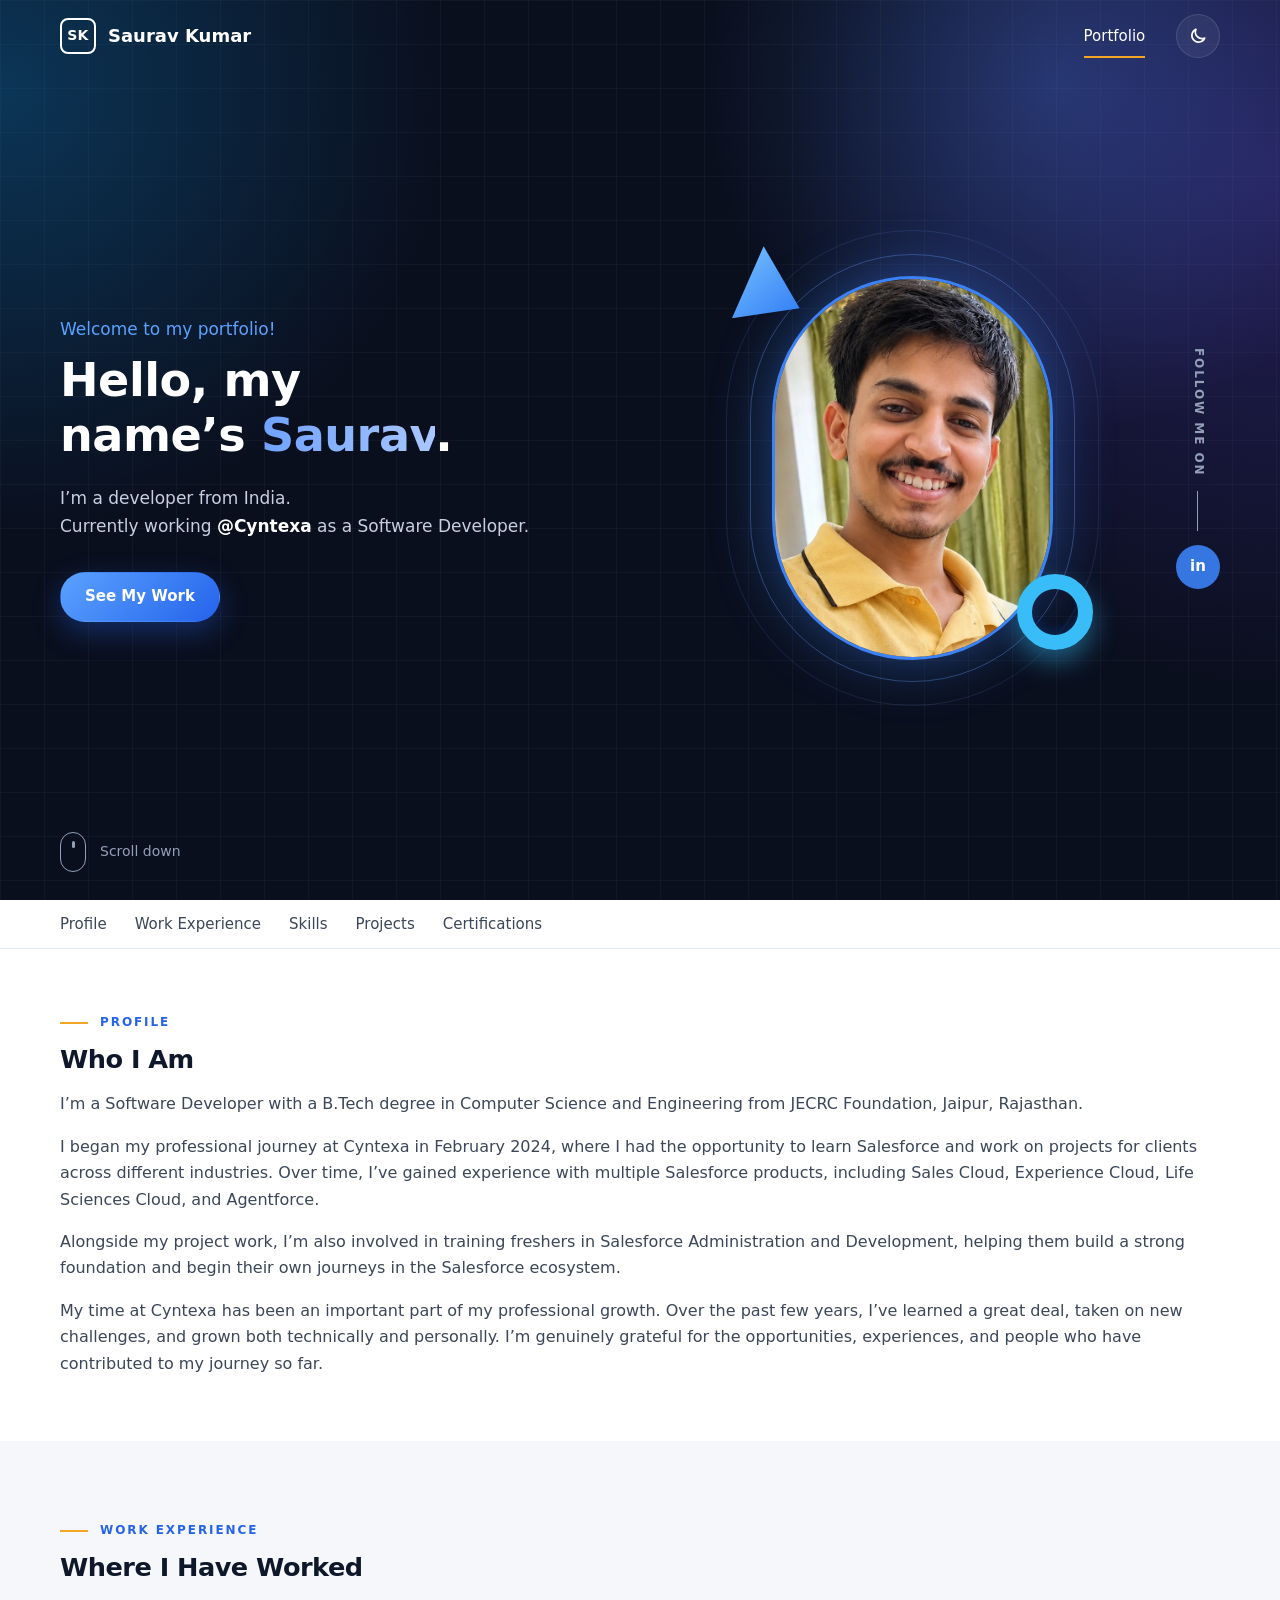
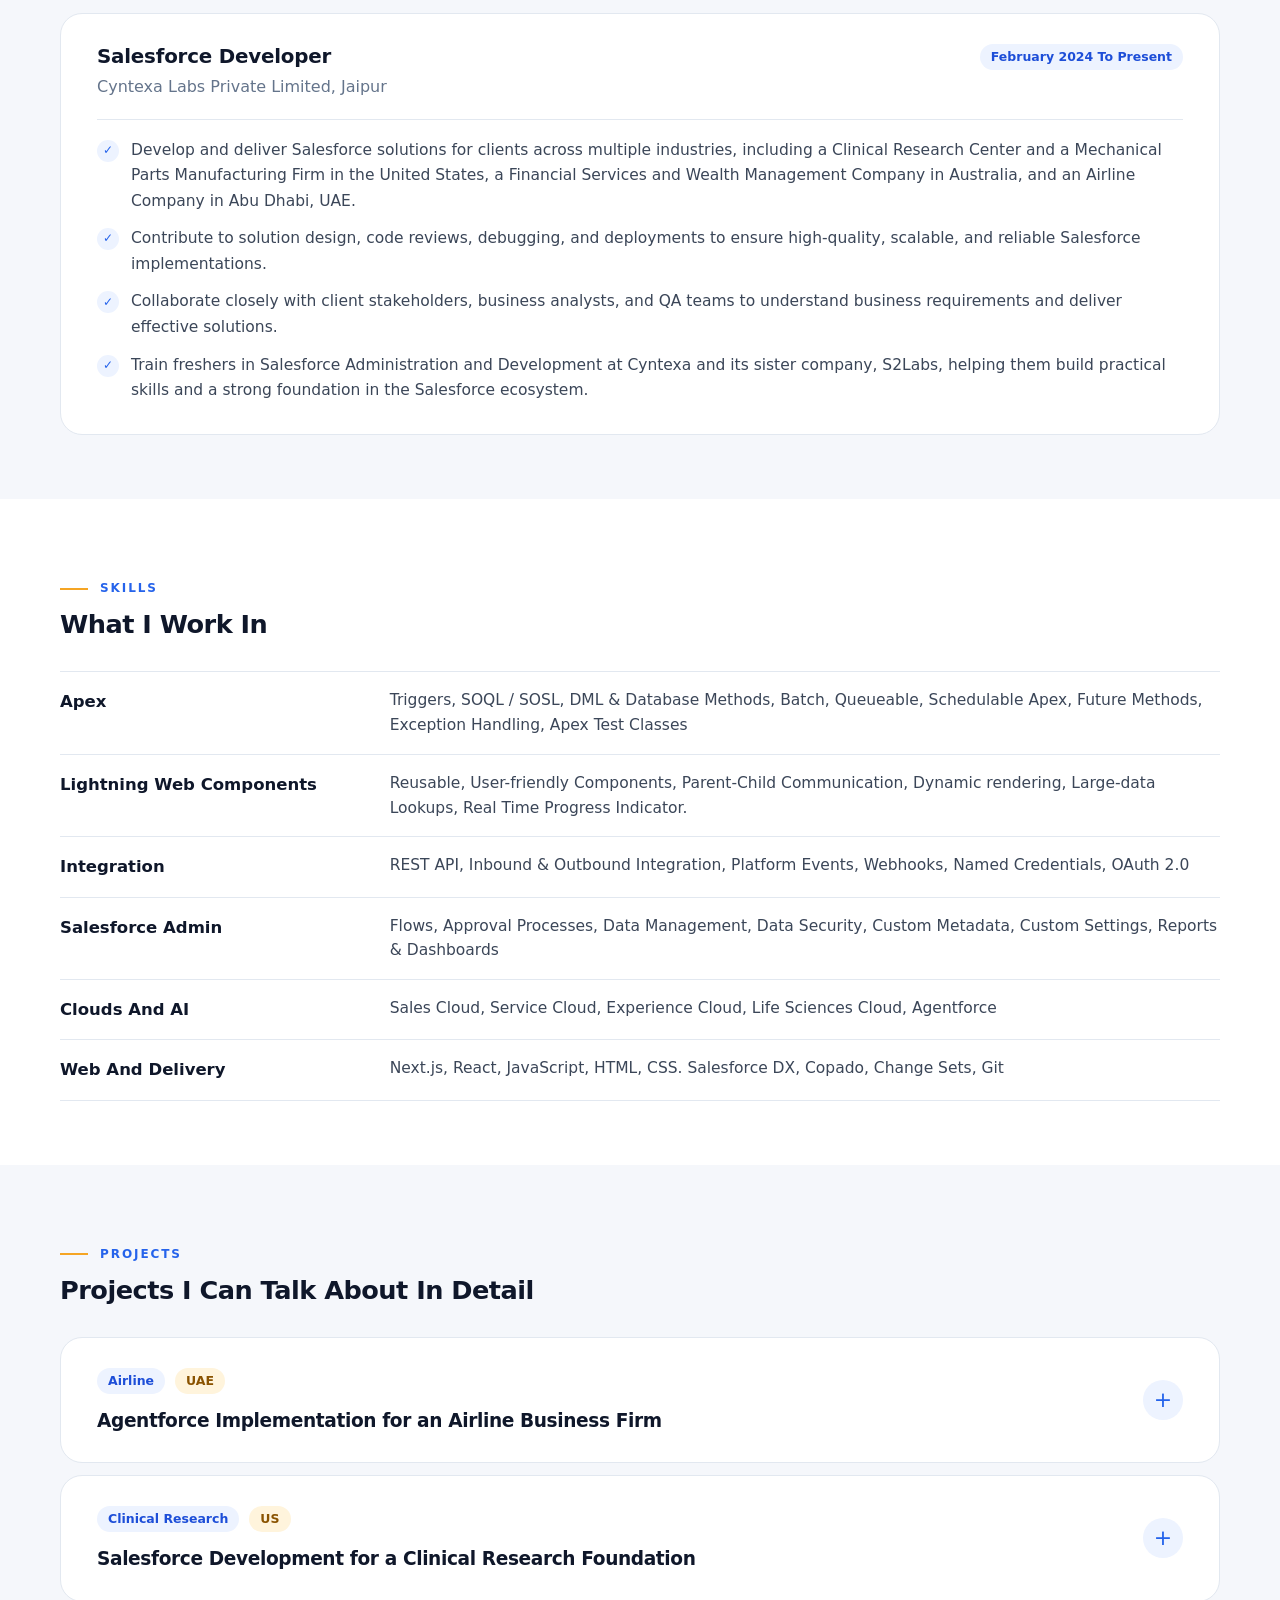
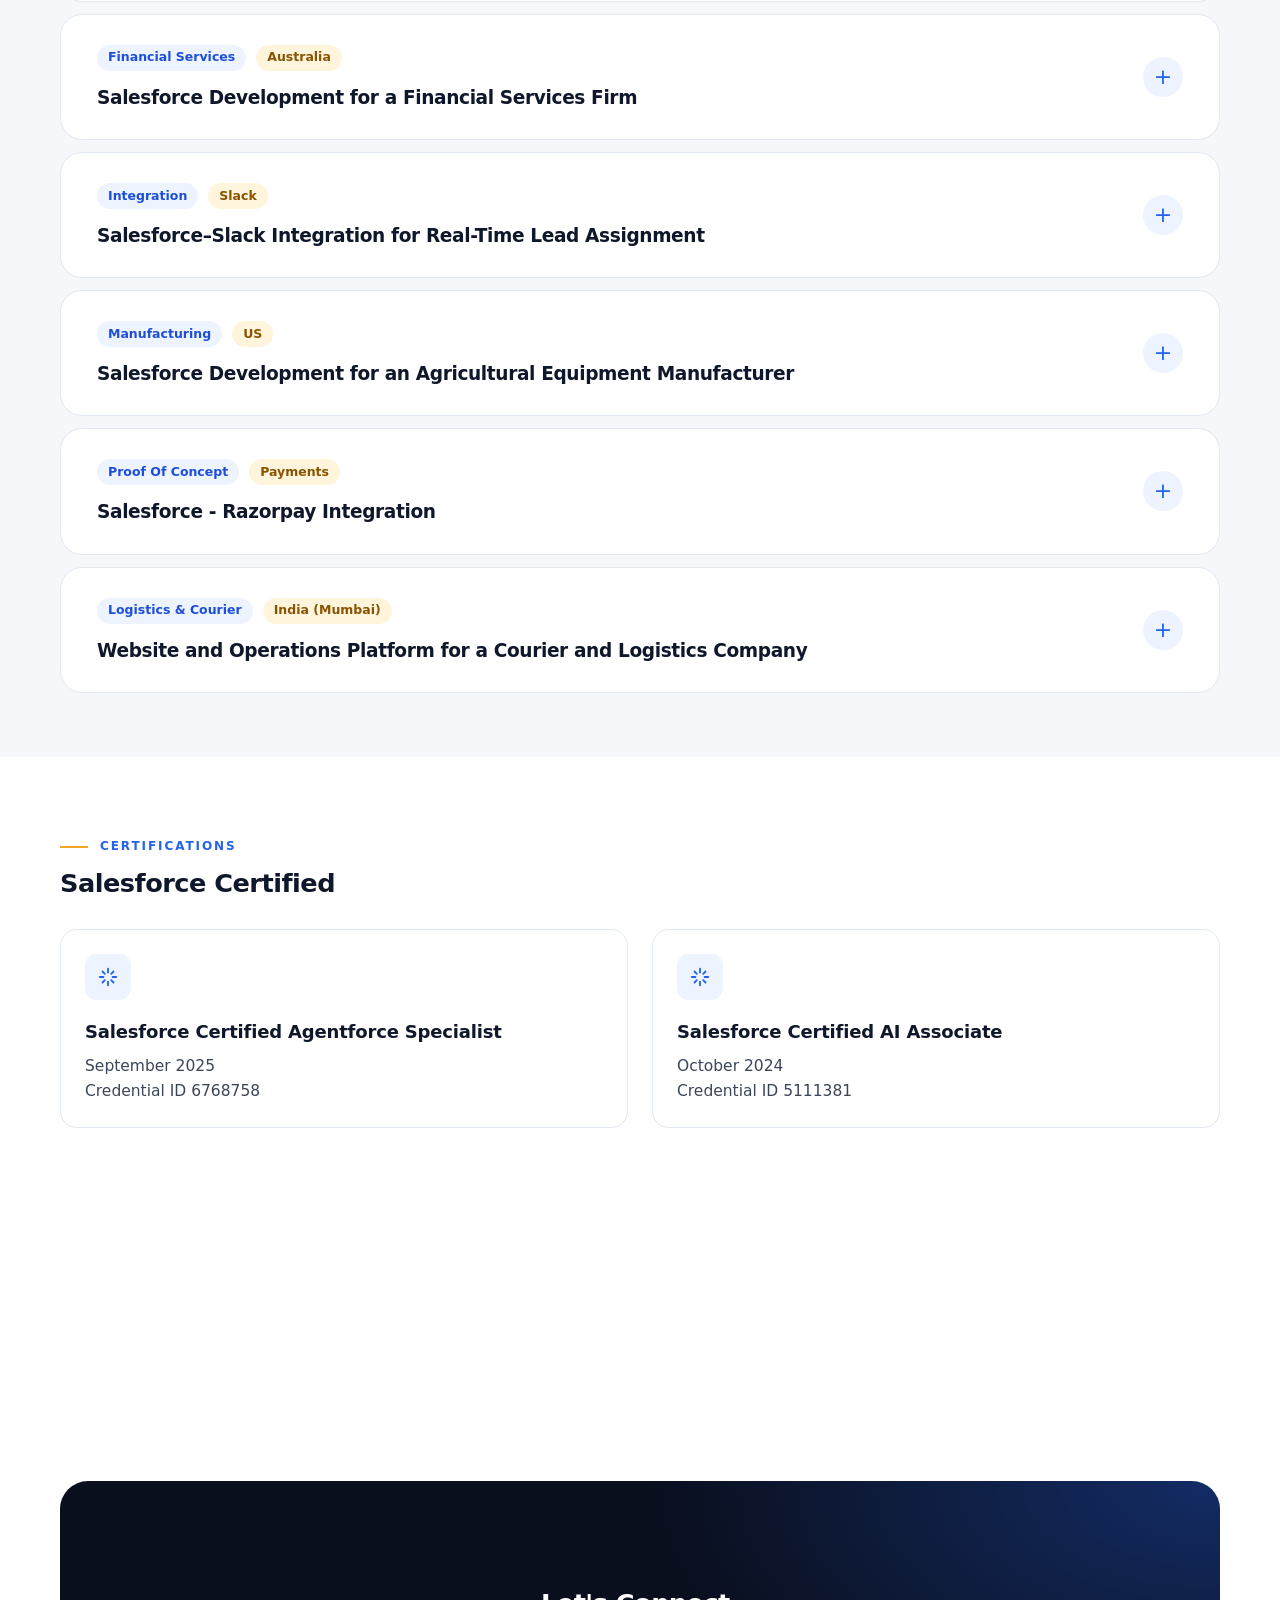
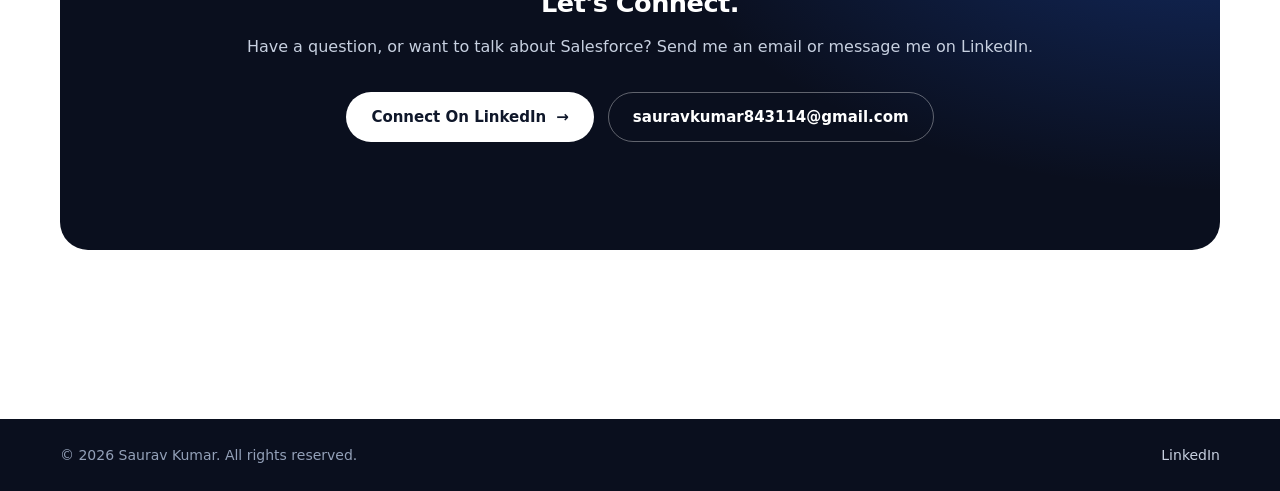
==== commit 7f36f662: "Remove blog and Hire Me page" ====
--- a/index.html
+++ b/index.html
@@ -47,8 +47,6 @@
       <button class="nav-toggle" type="button" aria-expanded="false" aria-controls="site-nav" aria-label="Open menu"><span></span><span></span><span></span></button>
       <nav class="site-nav" id="site-nav" aria-label="Primary">
         <a href="index.html" aria-current="page">Portfolio</a>
-        <a href="work-with-me.html">Hire Me</a>
-        <a href="blog.html">Blog</a>
         <button class="theme-toggle" type="button" aria-label="Switch to dark theme" data-theme-toggle>
           <svg class="icon-moon" viewBox="0 0 24 24" aria-hidden="true"><path d="M20 14.5A8 8 0 019.5 4a8 8 0 1010.5 10.5z"/></svg>
           <svg class="icon-sun" viewBox="0 0 24 24" aria-hidden="true"><circle cx="12" cy="12" r="4"/><path d="M12 2v2M12 20v2M4.9 4.9l1.4 1.4M17.7 17.7l1.4 1.4M2 12h2M20 12h2M4.9 19.1l1.4-1.4M17.7 6.3l1.4-1.4"/></svg>
@@ -67,8 +65,7 @@
           <h1>Hello, my<br>name’s <span class="accent">Saurav</span>.</h1>
           <p class="lede"><span class="line">I’m a developer from India.</span><span class="line">Currently working <b>@Cyntexa</b> as a Software Developer.</span></p>
           <div class="actions">
-            <a class="btn btn-primary" href="work-with-me.html">Hire me</a>
-            <a class="btn btn-ghost" href="#projects">See my work <span class="arrow long" aria-hidden="true"></span></a>
+            <a class="btn btn-primary" href="#projects">See my work</a>
           </div>
         </div>
         <div class="hero-visual">
@@ -323,10 +320,10 @@
     <section class="cta" id="connect">
       <div class="container">
         <div class="cta-band">
-          <h2>Want to work together?</h2>
-          <p>I am open to connect and discuss opportunities. Send me an email.</p>
+          <h2>Let's connect.</h2>
+          <p>Have a question, or want to talk about Salesforce? Send me an email or message me on LinkedIn.</p>
           <div class="actions">
-            <a class="btn btn-light" href="work-with-me.html">Hire me <span class="arrow" aria-hidden="true"></span></a>
+            <a class="btn btn-light" href="https://www.linkedin.com/in/saurav695" target="_blank" rel="me noopener">Connect on LinkedIn <span class="arrow" aria-hidden="true"></span></a>
             <a class="btn btn-ghost" href="mailto:sauravkumar843114@gmail.com">sauravkumar843114@gmail.com</a>
           </div>
         </div>
--- a/assets/styles.css
+++ b/assets/styles.css
@@ -208,8 +208,6 @@
   text-transform: capitalize;
 }
 
-.post-body h2,
-.post-body h3,
 .facts dd small,
 .btn-ghost[href^="mailto:"],
 .contact-info a[href^="mailto:"] {
@@ -1597,718 +1595,6 @@
   overflow-wrap: anywhere;
 }
 
-/* ---------- Blog ---------- */
-
-.note-list {
-  display: grid;
-  gap: 16px;
-}
-
-.note-item {
-  display: grid;
-  grid-template-columns: minmax(0, 1fr) auto;
-  gap: 8px 24px;
-  align-items: start;
-  padding: 26px 28px;
-}
-
-.note-item .meta {
-  grid-column: 1 / -1;
-  display: flex;
-  flex-wrap: wrap;
-  align-items: center;
-  gap: 10px;
-  font-size: 13.5px;
-  color: var(--muted);
-}
-
-.note-item p {
-  margin-top: 4px;
-}
-
-/* Blog list: search box and page buttons. */
-.sr-only {
-  position: absolute;
-  width: 1px;
-  height: 1px;
-  overflow: hidden;
-  clip-path: inset(50%);
-  white-space: nowrap;
-}
-
-.post-search {
-  display: flex;
-  gap: 10px;
-}
-
-.post-search-go {
-  flex: none;
-  display: inline-flex;
-  align-items: center;
-  gap: 10px;
-  min-height: 54px;
-  padding: 0 24px;
-  border: 0;
-  border-radius: 999px;
-  background: linear-gradient(135deg, #5aa2ff, #2563eb);
-  color: #fff;
-  font: inherit;
-  font-size: 16px;
-  font-weight: 600;
-  cursor: pointer;
-}
-
-.post-search-go:hover {
-  background: linear-gradient(135deg, #4b93f5, #1d4ed8);
-}
-
-.post-search-go svg {
-  width: 20px;
-  height: 20px;
-  fill: none;
-  stroke: currentColor;
-  stroke-width: 2.2;
-  stroke-linecap: round;
-}
-
-@media (max-width: 560px) {
-  .post-search-go {
-    padding: 0 18px;
-  }
-
-  .post-search-go span {
-    display: none;
-  }
-}
-
-.post-search input {
-  flex: 1;
-  min-width: 0;
-  width: 100%;
-  min-height: 54px;
-  padding: 0 20px;
-  border: 1.5px solid var(--line);
-  border-radius: 999px;
-  background: var(--bg);
-  color: var(--ink);
-  font: inherit;
-  font-size: 16px;
-}
-
-.post-search input:focus-visible {
-  outline: 0;
-  border-color: var(--blue);
-  box-shadow: 0 0 0 4px rgba(37, 99, 235, 0.15);
-}
-
-/* Category filter: plain text tabs with an underline on the chosen one. */
-.post-filters {
-  display: flex;
-  gap: 4px 28px;
-  margin-top: 18px;
-  border-bottom: 1px solid var(--line);
-  overflow-x: auto;
-  scrollbar-width: none;
-}
-
-.post-filters button {
-  flex: none;
-  min-height: 46px;
-  padding: 0;
-  border: 0;
-  border-bottom: 2px solid transparent;
-  margin-bottom: -1px;
-  background: none;
-  color: var(--muted);
-  font: inherit;
-  font-size: 15px;
-  font-weight: 500;
-  text-transform: capitalize;
-  cursor: pointer;
-}
-
-.post-filters button:hover {
-  color: var(--ink);
-}
-
-.post-filters button.is-current {
-  border-bottom-color: var(--blue);
-  color: var(--blue);
-  font-weight: 600;
-}
-
-
-.pager {
-  display: flex;
-  flex-wrap: wrap;
-  align-items: center;
-  justify-content: center;
-  gap: 8px;
-  margin-top: 28px;
-}
-
-.pager:empty {
-  display: none;
-}
-
-.pager button {
-  min-width: 44px;
-  min-height: 44px;
-  padding: 0 14px;
-  border: 1.5px solid var(--line);
-  border-radius: 999px;
-  background: var(--bg);
-  color: var(--ink);
-  font: inherit;
-  font-size: 15px;
-  font-weight: 500;
-  cursor: pointer;
-}
-
-.pager button:hover:not(:disabled) {
-  border-color: var(--blue);
-  color: var(--blue);
-}
-
-.pager button.is-current {
-  border-color: var(--blue);
-  background: var(--blue);
-  color: #fff;
-}
-
-[data-theme="dark"] .pager button.is-current {
-  color: #0b1122;
-}
-
-.pager button:disabled {
-  opacity: 0.45;
-  cursor: default;
-}
-
-.pager-gap {
-  color: var(--muted);
-}
-
-/* Blog list: plain rows, title only. */
-.note-list:has(.post-link) {
-  gap: 0;
-}
-
-.post-link {
-  display: flex;
-  align-items: center;
-  justify-content: space-between;
-  gap: 24px;
-  padding-block: 22px;
-  border-bottom: 1px solid var(--line);
-  font-family: var(--display);
-  font-weight: 600;
-  font-size: clamp(17px, 1.35vw, 18px);
-  line-height: 1.3;
-  letter-spacing: -0.01em;
-  color: var(--ink);
-  text-decoration: none;
-  text-transform: capitalize;
-  transition: color 0.15s, padding-left 0.15s;
-}
-
-.post-link::after {
-  content: "\2192";
-  flex: none;
-  color: var(--muted);
-  transition: transform 0.15s, color 0.15s;
-}
-
-.post-link:hover {
-  padding-left: 8px;
-  color: var(--blue);
-}
-
-.post-link:hover::after {
-  transform: translateX(4px);
-  color: var(--blue);
-}
-
-.empty {
-  padding: 40px 28px;
-  border: 1.5px dashed var(--line);
-  border-radius: var(--radius);
-  text-align: center;
-  color: var(--muted);
-}
-
-/* Blog posts read as one centred column, like an article page. */
-.post {
-  max-width: 720px;
-  margin-inline: auto;
-}
-
-#main:has(.post) .page-hero .container > * {
-  max-width: 720px;
-  margin-inline: auto;
-}
-
-/* Table of contents: sits in the left margin and follows the reader down the page. */
-.toc {
-  display: none;
-}
-
-@media (min-width: 1240px) {
-  .has-toc {
-    position: relative;
-  }
-
-  .toc {
-    display: block;
-    position: absolute;
-    top: 0;
-    bottom: 0;
-    left: var(--pad);
-    width: 200px;
-  }
-
-  /* Pinned at the same height it starts at, so it never jumps up under the menu. */
-  .toc-inner {
-    position: sticky;
-    top: calc(79px + var(--section));
-  }
-}
-
-.toc-title {
-  margin-bottom: 12px;
-  font-size: 12px;
-  font-weight: 700;
-  letter-spacing: 0.14em;
-  text-transform: uppercase;
-  color: var(--muted);
-}
-
-.toc a {
-  display: block;
-  padding: 7px 0 7px 14px;
-  border-left: 2px solid var(--line);
-  font-size: 14px;
-  line-height: 1.4;
-  color: var(--muted);
-  text-decoration: none;
-}
-
-.toc a:hover {
-  color: var(--ink);
-}
-
-.toc a.is-active {
-  border-left-color: var(--blue);
-  color: var(--blue);
-  font-weight: 600;
-}
-
-/* A heading reached from the table of contents stops just below the menu, closer than the
-   space above the heading, so no line of the previous section shows above it. */
-.post-body h2 {
-  scroll-margin-top: -18px;
-}
-
-#main:has(.post) > .section {
-  scroll-margin-top: -46px;
-}
-
-#main:has(.post) .page-hero h1 {
-  font-size: clamp(26px, 2.6vw, 34px);
-  line-height: 1.2;
-}
-
-.post-body {
-  font-size: 16px;
-  line-height: 1.7;
-  color: var(--ink);
-}
-
-.post-body > :first-child {
-  margin-top: 0;
-}
-
-.post-body > * + * {
-  margin-top: 1.15em;
-}
-
-.post-body h2 {
-  margin-top: 1.8em;
-  font-size: clamp(20px, 1.7vw, 22px);
-}
-
-.post-body h3 {
-  margin-top: 1.6em;
-  font-size: 18px;
-}
-
-.post-body ul,
-.post-body ol {
-  padding-left: 1.3em;
-}
-
-.post-body ul {
-  list-style: disc;
-}
-
-.post-body ol {
-  list-style: decimal;
-}
-
-.post-body li + li {
-  margin-top: 0.4em;
-}
-
-/* Quotes stand out as the key lines of a post. */
-.post-body blockquote {
-  margin-inline: 0;
-  padding: 6px 0 6px 22px;
-  border-left: 3px solid var(--amber);
-  font-family: var(--display);
-  font-size: 18.5px;
-  font-weight: 500;
-  line-height: 1.55;
-  color: var(--ink);
-}
-
-.post-body code {
-  padding: 2px 6px;
-  border-radius: 6px;
-  background: var(--bg-soft);
-  font-family: var(--mono);
-  font-size: 0.86em;
-}
-
-.post-body pre {
-  padding: 20px;
-  border-radius: 14px;
-  background: var(--navy);
-  color: #e6ecf7;
-  overflow-x: auto;
-  line-height: 1.6;
-}
-
-.post-body pre code {
-  padding: 0;
-  background: none;
-  font-size: 13.5px;
-}
-
-.post-body img {
-  height: auto;
-  border-radius: 12px;
-}
-
-.post-body table {
-  display: block;
-  width: 100%;
-  overflow-x: auto;
-  border-collapse: collapse;
-  font-size: 15.5px;
-}
-
-.post-body th,
-.post-body td {
-  padding: 10px 14px;
-  border: 1px solid var(--line);
-  text-align: left;
-  vertical-align: top;
-}
-
-.post-more {
-  margin-top: 48px;
-  padding: 26px 28px;
-  border-radius: var(--radius);
-  background: var(--blue-tint);
-  color: var(--ink);
-}
-
-.post-more b {
-  display: block;
-  font-family: var(--display);
-  font-size: 19px;
-}
-
-.post-body mark {
-  padding: 1px 3px;
-  border-radius: 4px;
-  background: #fde68a;
-  color: #0f172a;
-}
-
-.post-body u {
-  text-underline-offset: 3px;
-}
-
-.post-body hr {
-  margin-block: 2em;
-  border: 0;
-  border-top: 1px solid var(--line);
-}
-
-.post-body img {
-  display: block;
-  max-width: 100%;
-  margin-inline: auto;
-}
-
-.post-body li > ul,
-.post-body li > ol {
-  margin-top: 0.4em;
-}
-
-/* Blog page: the search box is the hero. */
-.page-hero.blog-hero {
-  padding-bottom: clamp(44px, 5.5vw, 76px);
-}
-
-.blog-search {
-  max-width: 820px;
-  min-height: 54px;
-}
-
-.blog-hero .post-search input {
-  border-color: transparent;
-  background: #fff;
-  color: #0f172a;
-}
-
-.blog-hero .post-search input::placeholder {
-  color: #64748b;
-}
-
-.blog-hero .post-search input:focus-visible {
-  border-color: #fff;
-  box-shadow: 0 0 0 4px rgba(110, 162, 255, 0.35);
-}
-
-/* Centred, like a search engine's home page. */
-.blog-hero .container {
-  text-align: center;
-}
-
-.blog-search {
-  margin-inline: auto;
-  text-align: left;
-}
-
-/* The list starts soon after the hero. */
-.blog-hero + .section {
-  padding-top: 28px;
-}
-
-/* Under a post: share links, then other posts to read. */
-.post-share {
-  display: flex;
-  flex-wrap: wrap;
-  align-items: center;
-  gap: 10px 22px;
-  margin-top: 48px;
-  padding-top: 22px;
-  border-top: 1px solid var(--line);
-  font-size: 15px;
-  color: var(--muted);
-}
-
-.post-share a,
-.post-share button {
-  padding: 0;
-  border: 0;
-  background: none;
-  color: var(--blue);
-  font: inherit;
-  font-weight: 600;
-  text-decoration: none;
-  cursor: pointer;
-}
-
-.post-share a:hover,
-.post-share button:hover {
-  text-decoration: underline;
-  text-underline-offset: 4px;
-}
-
-.read-next {
-  margin-top: 48px;
-}
-
-.read-next h2 {
-  margin-bottom: 4px;
-  font-size: clamp(20px, 1.7vw, 22px);
-}
-
-.search-wrap {
-  flex: 1;
-  min-width: 0;
-}
-
-.search-wrap input {
-  width: 100%;
-}
-
-/* Loading: a small spinner while posts or search results load. */
-.loading {
-  display: flex;
-  align-items: center;
-  justify-content: center;
-  gap: 12px;
-  padding: 40px 0;
-  font-size: 15px;
-  color: var(--muted);
-}
-
-.spinner {
-  width: 22px;
-  height: 22px;
-  border: 2.5px solid var(--line);
-  border-top-color: var(--blue);
-  border-radius: 50%;
-  animation: spin 0.8s linear infinite;
-}
-
-@keyframes spin {
-  to {
-    transform: rotate(360deg);
-  }
-}
-
-/* Blog desk editor: a toolbar over an area that looks like the published post. */
-.rte {
-  border: 1.5px solid var(--line);
-  border-radius: 12px;
-  background: var(--bg);
-}
-
-.rte:focus-within {
-  border-color: var(--blue);
-  box-shadow: 0 0 0 4px rgba(37, 99, 235, 0.12);
-}
-
-.rte-toolbar {
-  position: sticky;
-  top: 72px;
-  z-index: 5;
-  display: flex;
-  flex-wrap: wrap;
-  align-items: center;
-  gap: 4px;
-  padding: 8px 10px;
-  border-bottom: 1px solid var(--line);
-  border-radius: 12px 12px 0 0;
-  background: var(--bg-soft);
-}
-
-.rte-toolbar select {
-  width: auto;
-  min-height: 38px;
-  padding: 0 10px;
-  border: 1px solid var(--line);
-  border-radius: 8px;
-  background: var(--bg);
-  color: var(--ink);
-  font: inherit;
-  font-size: 14px;
-}
-
-.rte-toolbar button {
-  display: inline-grid;
-  place-items: center;
-  width: 38px;
-  height: 38px;
-  border: 0;
-  border-radius: 8px;
-  background: none;
-  color: var(--ink);
-  font: inherit;
-  font-size: 16px;
-  cursor: pointer;
-}
-
-.rte-toolbar button:hover {
-  background: var(--line);
-}
-
-.rte-toolbar button[aria-pressed="true"] {
-  background: var(--blue-tint);
-  color: var(--blue);
-}
-
-.rte-toolbar svg {
-  width: 20px;
-  height: 20px;
-  fill: none;
-  stroke: currentColor;
-  stroke-width: 1.8;
-  stroke-linecap: round;
-  stroke-linejoin: round;
-}
-
-.rte-toolbar svg circle[r="1.3"],
-.rte-toolbar svg text {
-  fill: currentColor;
-  stroke: none;
-  font-family: var(--sans);
-  font-weight: 700;
-}
-
-.rte-toolbar .rte-mark {
-  stroke: #f5a524;
-  stroke-width: 3;
-}
-
-.rte-sep {
-  width: 1px;
-  height: 24px;
-  margin-inline: 4px;
-  background: var(--line);
-}
-
-.rte-body {
-  min-height: 460px;
-  padding: 24px 28px;
-  outline: 0;
-}
-
-.rte-body pre {
-  white-space: pre-wrap;
-  font-family: var(--mono);
-  font-size: 13.5px;
-}
-
-.rte-body pre[data-lang]::before {
-  content: attr(data-lang);
-  display: block;
-  margin-bottom: 8px;
-  font-family: var(--sans);
-  font-size: 11.5px;
-  letter-spacing: 0.06em;
-  text-transform: uppercase;
-  color: #93a0b8;
-}
-
-.rte-body img {
-  outline: 2px solid transparent;
-}
-
-.rte-body img:hover {
-  outline-color: var(--blue);
-}
-
-.rte-body span[style*="background"] {
-  border-radius: 4px;
-  color: #0f172a;
-}
-
-@media (max-width: 640px) {
-  .rte-body {
-    padding: 18px;
-  }
-
-  .rte-toolbar {
-    top: 64px;
-  }
-}
-
 /* ---------- Footer ---------- */
 
 .site-footer {
@@ -2446,8 +1732,7 @@
 
 [data-theme="dark"] .steps,
 [data-theme="dark"] .cta-band,
-[data-theme="dark"] .card.dark,
-[data-theme="dark"] .post-body pre {
+[data-theme="dark"] .card.dark {
   border: 1px solid var(--line);
 }
 
@@ -2687,13 +1972,11 @@
     width: 100%;
   }
 
-  .facts > div,
-  .note-item {
+  .facts > div {
     grid-template-columns: 1fr;
   }
 
-  .card,
-  .note-item {
+  .card {
     padding: 22px;
   }
 }
@@ -2796,8 +2079,7 @@
   h1,
   h2,
   h3,
-  .case-title,
-  .post-link {
+  .case-title {
     overflow-wrap: anywhere;
   }
 
@@ -2930,125 +2212,3 @@
     line-height: 1.6;
   }
 }
-
-/* ---------- Code blocks in blog posts ---------- */
-
-/* Long lines stay on one line and scroll sideways inside the block. Nothing can spill
-   outside the block or make the page itself wider than the screen. */
-.post-body pre {
-  max-width: 100%;
-  white-space: pre;
-  overflow-x: auto;
-  scrollbar-width: thin;
-  scrollbar-color: var(--code-muted, #93a0b8) transparent;
-}
-
-#main > *,
-.post,
-.post-body,
-.code-block {
-  min-width: 0;
-  max-width: 100%;
-}
-
-.post {
-  max-width: 720px;
-}
-
-.code-block {
-  --code-bg: #0a0f1e;
-  --code-bar: #141b33;
-  --code-text: #e6ecf7;
-  --code-muted: #93a0b8;
-  --code-line: rgba(255, 255, 255, 0.1);
-  border: 1px solid var(--code-line);
-  border-radius: 14px;
-  background: var(--code-bg);
-  overflow: hidden;
-}
-
-[data-code-theme="light"] .code-block {
-  --code-bg: #f6f8fc;
-  --code-bar: #e9eef7;
-  --code-text: #0f172a;
-  --code-muted: #55617a;
-  --code-line: #d5dcea;
-}
-
-.code-bar {
-  display: flex;
-  align-items: center;
-  justify-content: space-between;
-  gap: 12px;
-  padding: 4px 6px 4px 16px;
-  border-bottom: 1px solid var(--code-line);
-  background: var(--code-bar);
-  font-family: var(--sans);
-}
-
-.code-lang {
-  font-size: 12px;
-  font-weight: 600;
-  letter-spacing: 0.1em;
-  text-transform: uppercase;
-  color: var(--code-muted);
-}
-
-.code-tools {
-  display: flex;
-  gap: 2px;
-}
-
-.code-btn {
-  display: inline-flex;
-  align-items: center;
-  gap: 7px;
-  min-width: 40px;
-  min-height: 40px;
-  padding: 0 10px;
-  border: 0;
-  border-radius: 8px;
-  background: none;
-  color: var(--code-muted);
-  font: inherit;
-  font-size: 13px;
-  font-weight: 500;
-  cursor: pointer;
-}
-
-.code-btn:hover {
-  background: var(--code-line);
-  color: var(--code-text);
-}
-
-.code-btn svg {
-  width: 17px;
-  height: 17px;
-  fill: none;
-  stroke: currentColor;
-  stroke-width: 2;
-  stroke-linecap: round;
-  stroke-linejoin: round;
-}
-
-.post-body .code-block pre,
-[data-theme="dark"] .post-body .code-block pre {
-  margin: 0;
-  padding: 16px 18px;
-  border: 0;
-  border-radius: 0;
-  background: none;
-  color: var(--code-text);
-}
-
-/* Phones: slightly smaller code so fewer lines need to wrap. */
-@media (max-width: 640px) {
-  .post-body pre code {
-    font-size: 12.5px;
-  }
-
-  .post-body .code-block pre {
-    padding: 14px;
-    line-height: 1.55;
-  }
-}
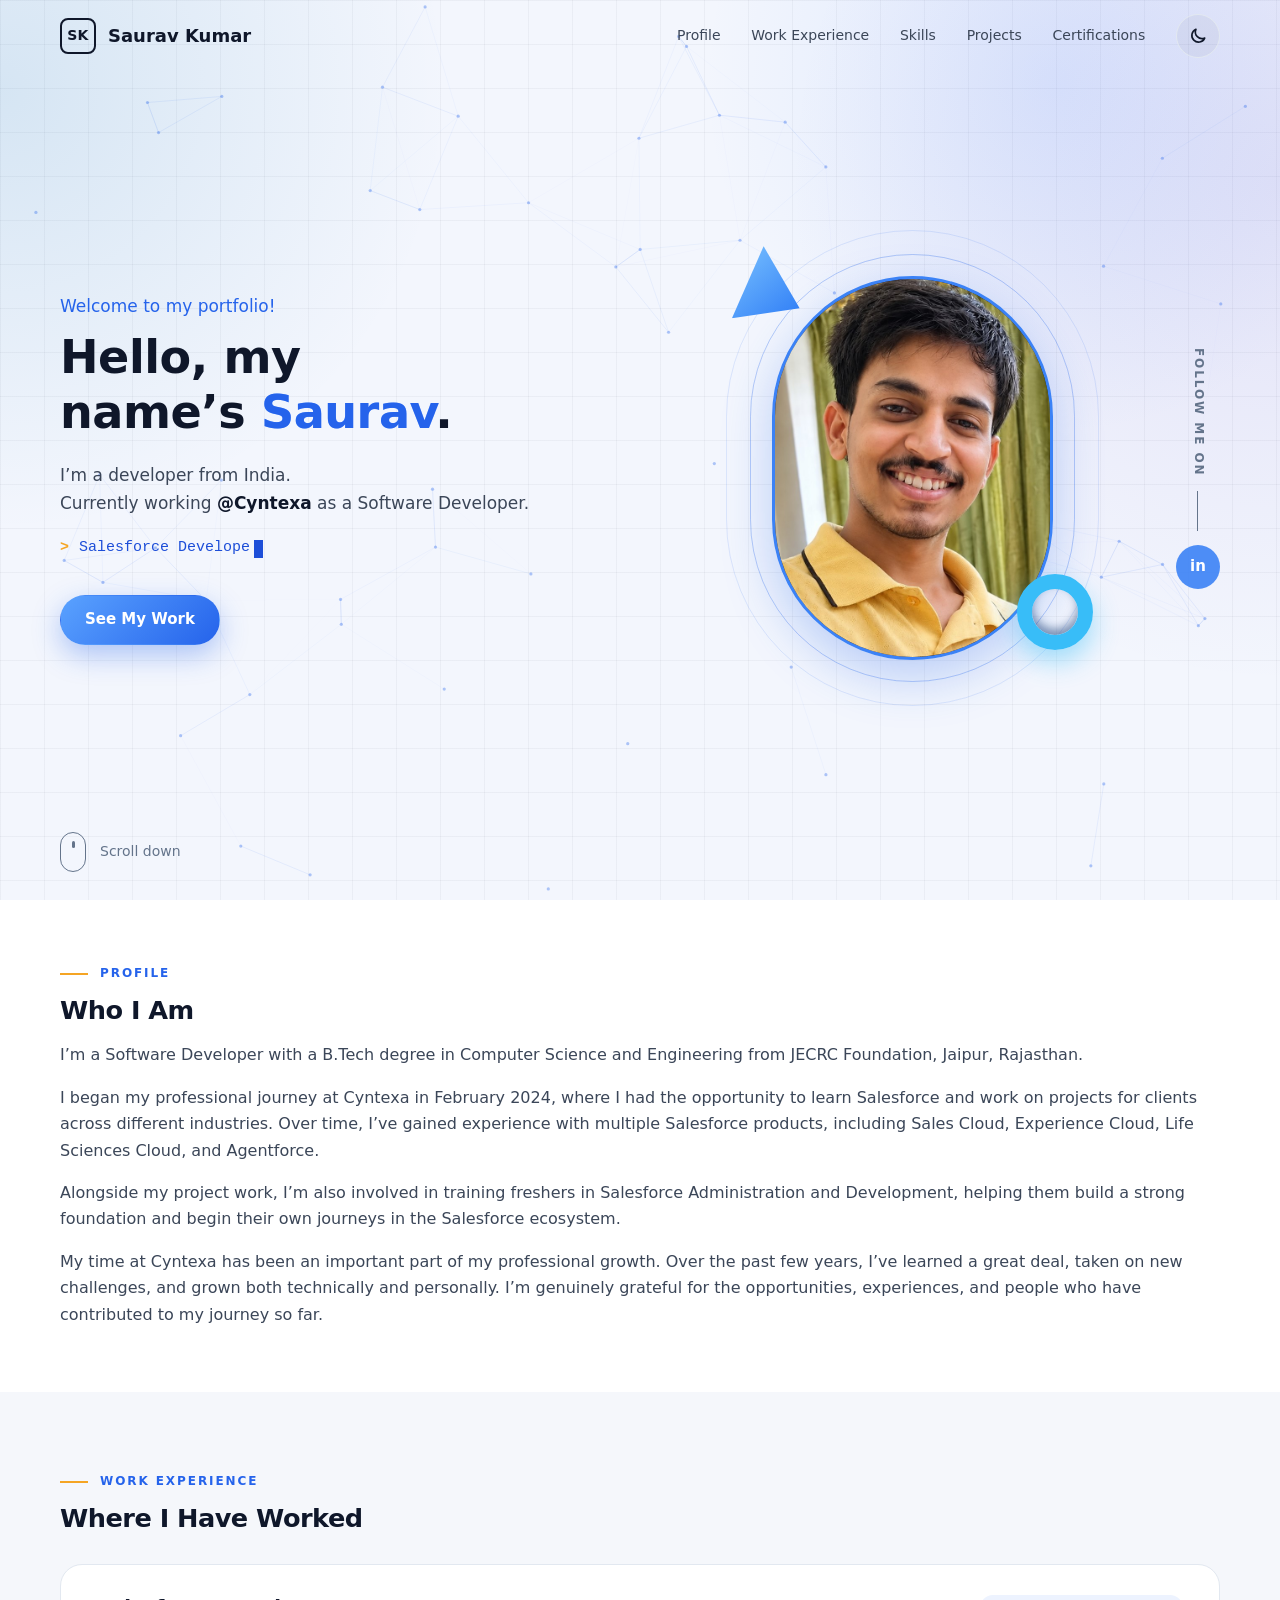
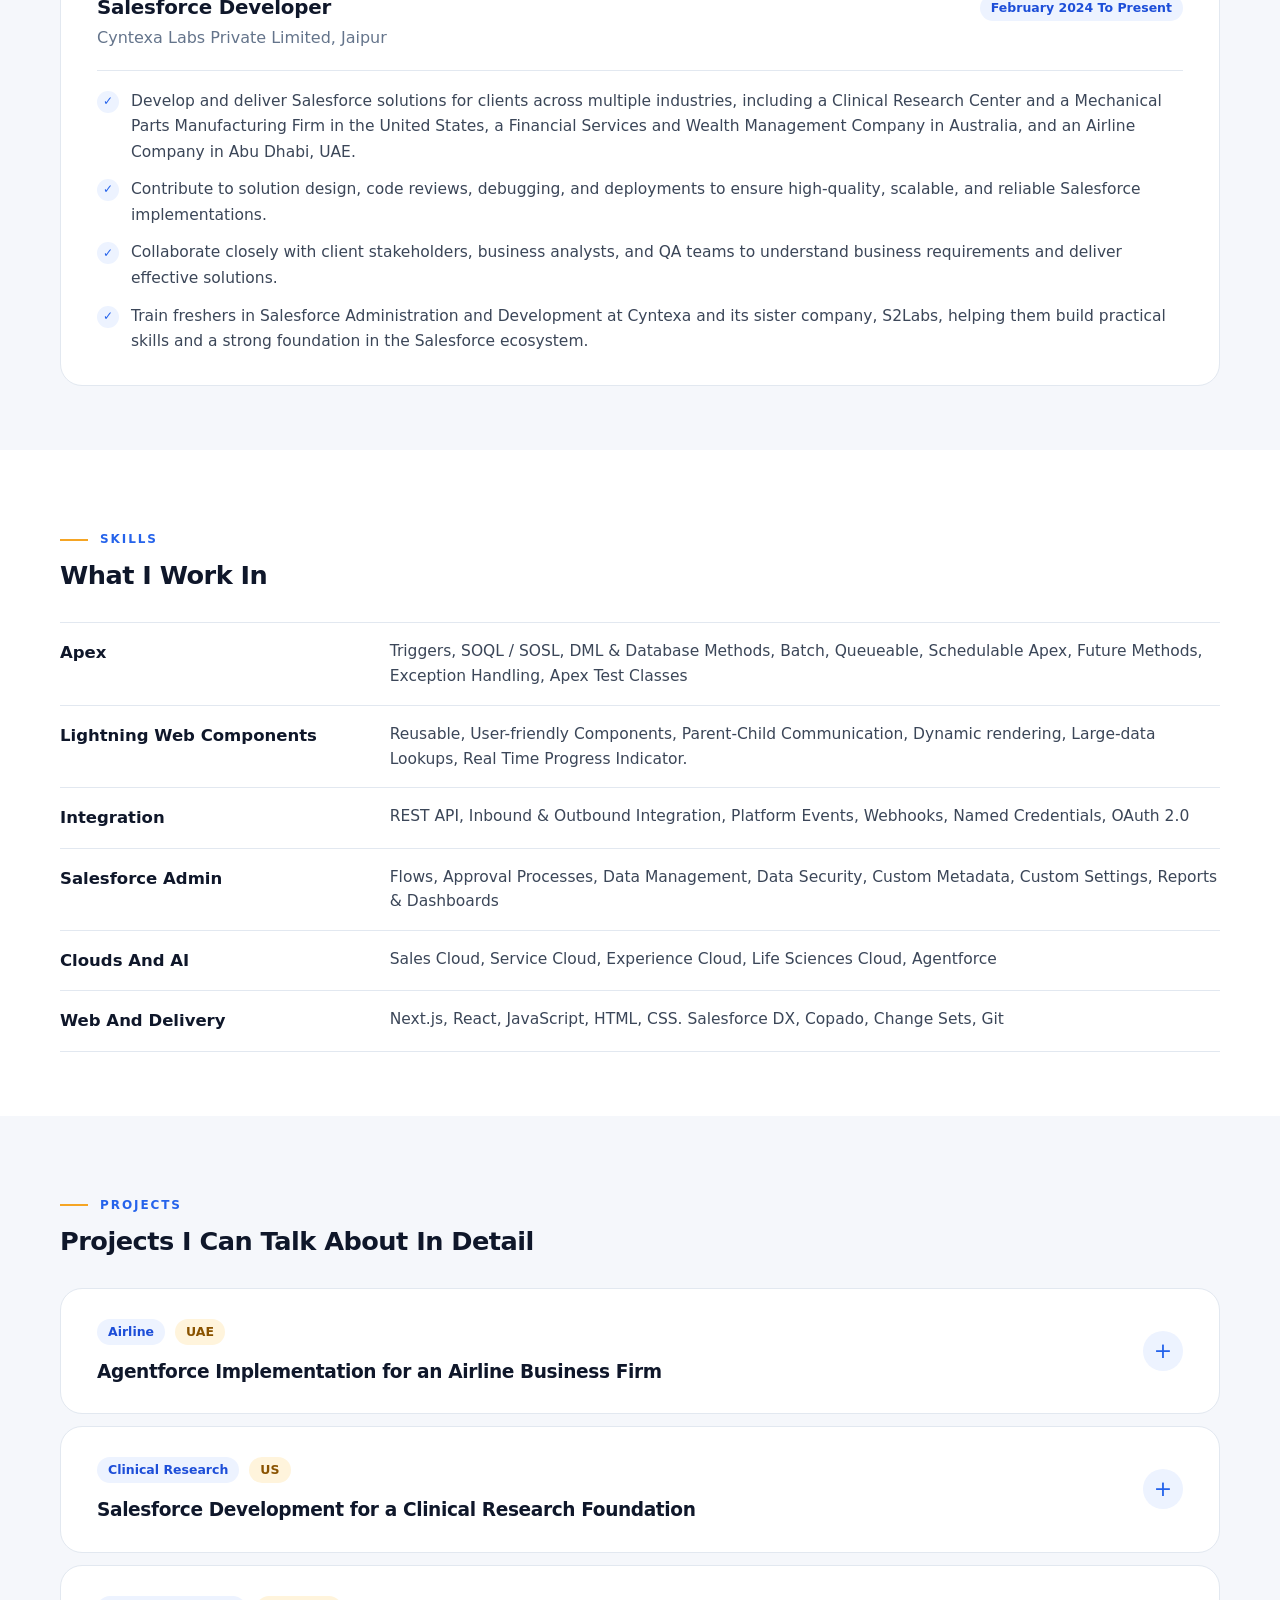
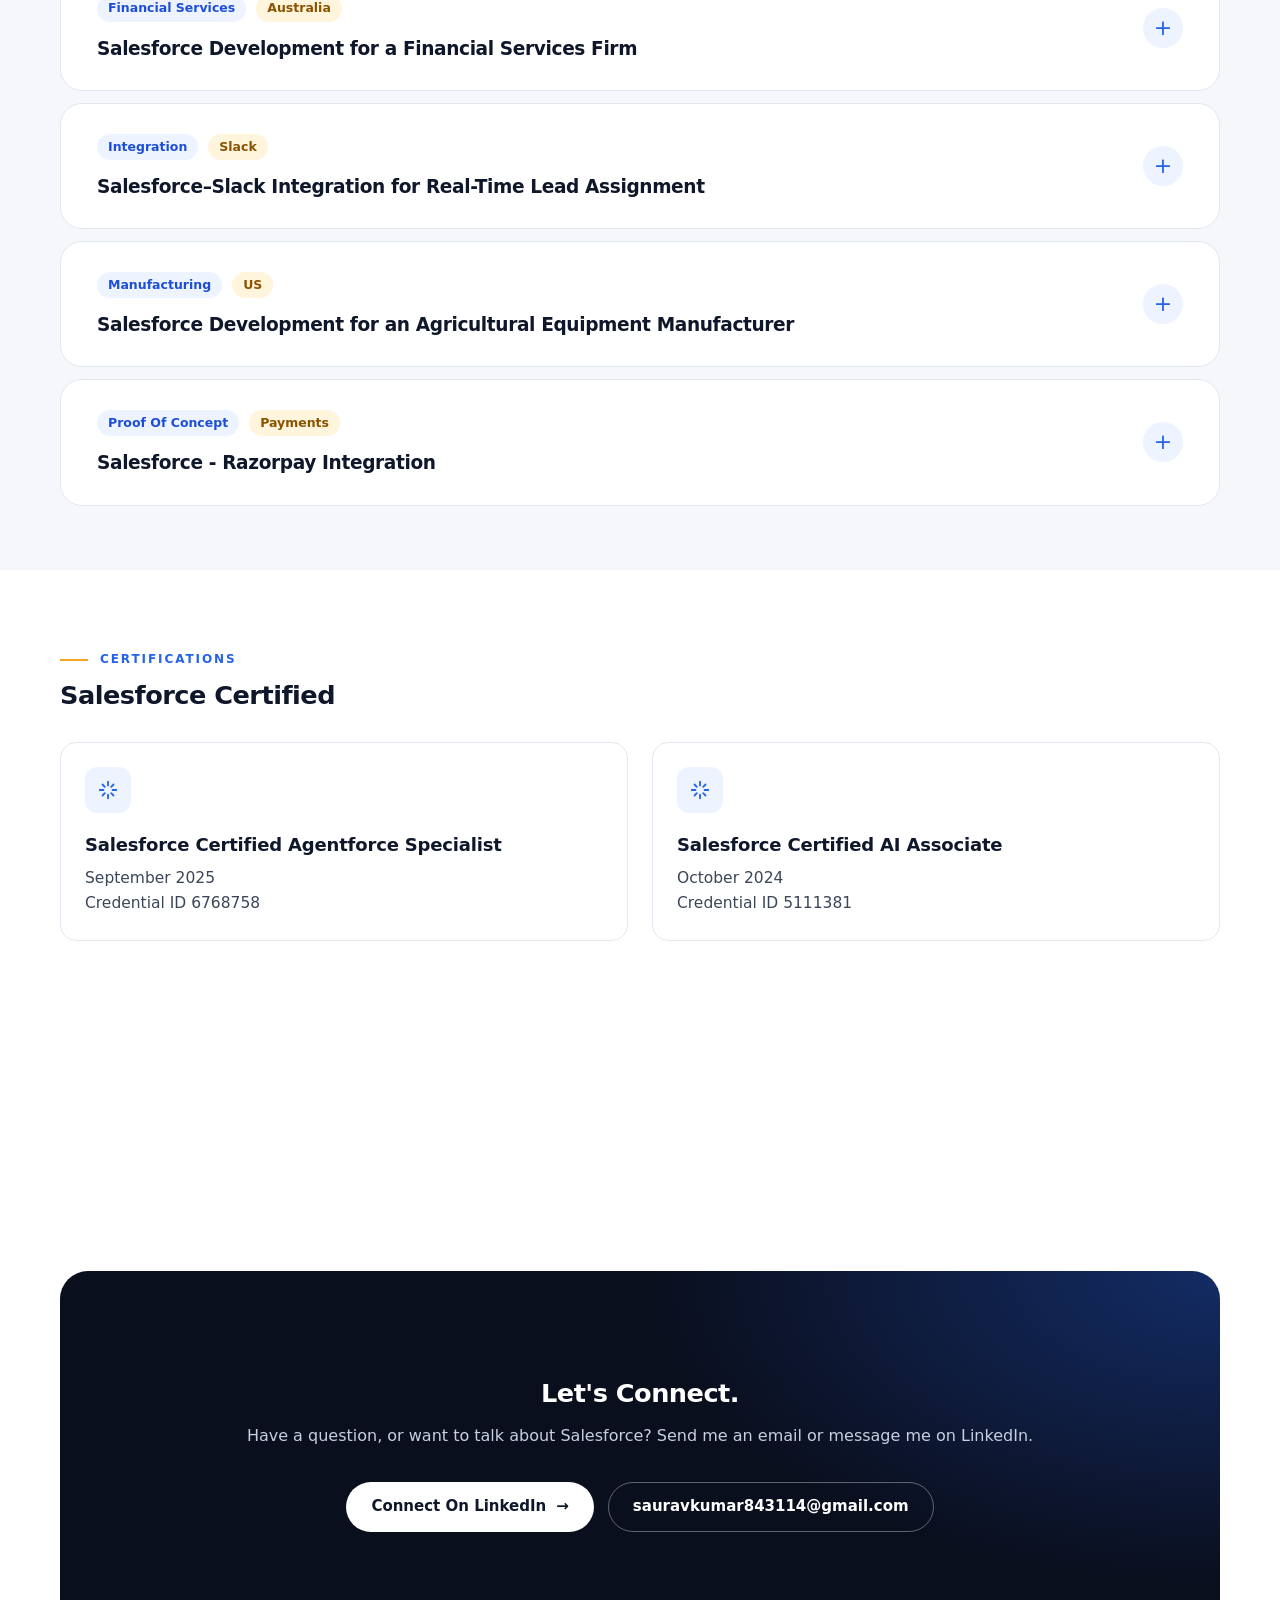
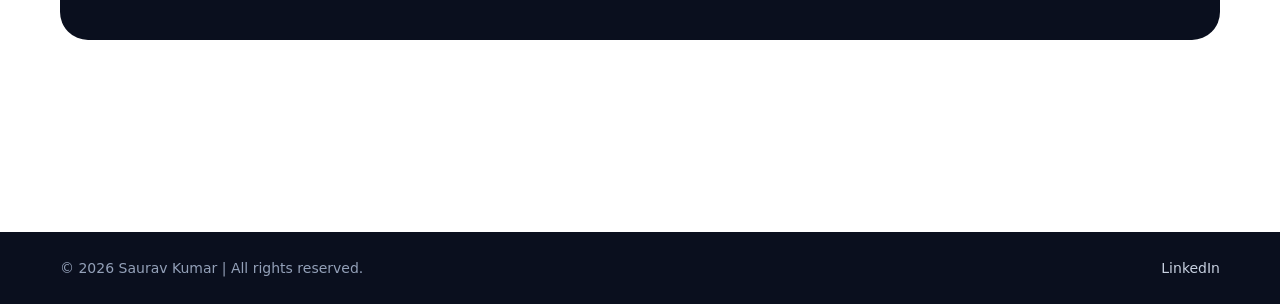
==== commit 1afc7cfe: "Redesign menu, add animations and JSON content" ====
--- a/index.html
+++ b/index.html
@@ -5,16 +5,19 @@
   <meta name="viewport" content="width=device-width, initial-scale=1">
   <meta http-equiv="Content-Security-Policy" content="default-src 'self'; script-src 'self' https://gc.zgo.at; style-src 'self' 'unsafe-inline' https://fonts.googleapis.com; font-src https://fonts.gstatic.com; img-src 'self' data: https:; connect-src 'self' https://sauravkumar.goatcounter.com; form-action 'none'; base-uri 'self'; object-src 'none'">
   <meta name="referrer" content="strict-origin-when-cross-origin">
-  <title>Saurav Kumar | Salesforce Developer, Jaipur</title>
-  <meta name="description" content="Portfolio of Saurav Kumar, a Salesforce developer in Jaipur with three years of experience in Apex, Lightning Web Components, integrations and Agentforce for clients in the US, Australia and the UAE.">
+  <title>Saurav Kumar | Salesforce &amp; Agentforce Developer, Jaipur</title>
+  <meta name="description" content="Saurav Kumar is a Salesforce developer in Jaipur, India, working with Apex, Lightning Web Components, integrations and Agentforce for clients in the US, Australia and the UAE.">
   <link rel="canonical" href="https://dev-saurav-kumar.github.io/">
   <meta property="og:type" content="website">
-  <meta property="og:title" content="Saurav Kumar | Salesforce Developer, Jaipur">
-  <meta property="og:description" content="Portfolio of Saurav Kumar, a Salesforce developer in Jaipur with three years of experience in Apex, Lightning Web Components, integrations and Agentforce for clients in the US, Australia and the UAE.">
+  <meta property="og:title" content="Saurav Kumar | Salesforce &amp; Agentforce Developer, Jaipur">
+  <meta property="og:description" content="Saurav Kumar is a Salesforce developer in Jaipur, India, working with Apex, Lightning Web Components, integrations and Agentforce for clients in the US, Australia and the UAE.">
   <meta property="og:url" content="https://dev-saurav-kumar.github.io/">
   <meta property="og:image" content="https://dev-saurav-kumar.github.io/assets/og-card.jpg">
   <meta property="og:image:width" content="1200">
   <meta property="og:image:height" content="630">
+  <meta property="og:image:alt" content="Saurav Kumar | Salesforce &amp; Agentforce Developer, Jaipur">
+  <meta property="og:site_name" content="Saurav Kumar">
+  <meta property="og:locale" content="en_IN">
   <meta name="twitter:card" content="summary_large_image">
   <meta name="theme-color" content="#0a0f1e">
   <link rel="icon" href="assets/favicon.svg" type="image/svg+xml">
@@ -23,20 +26,70 @@
   <link href="https://fonts.googleapis.com/css2?family=Inter:wght@400;500;600;700&family=Poppins:wght@500;600;700&display=swap" rel="stylesheet">
   <link rel="stylesheet" href="assets/styles.css">
   <script src="assets/theme.js"></script>
-  <script type="application/ld+json">
-  {
-    "@context": "https://schema.org",
+  <script type="application/ld+json">{
+  "@context": "https://schema.org",
+  "@type": "ProfilePage",
+  "url": "https://dev-saurav-kumar.github.io/",
+  "name": "Saurav Kumar | Salesforce & Agentforce Developer, Jaipur",
+  "mainEntity": {
     "@type": "Person",
+    "@id": "https://dev-saurav-kumar.github.io/#person",
     "name": "Saurav Kumar",
     "jobTitle": "Salesforce Developer",
+    "description": "Salesforce developer in Jaipur working with Apex, Lightning Web Components, integrations and Agentforce.",
     "url": "https://dev-saurav-kumar.github.io/",
+    "image": "https://dev-saurav-kumar.github.io/assets/saurav.jpg",
     "email": "mailto:sauravkumar843114@gmail.com",
-    "address": { "@type": "PostalAddress", "addressLocality": "Jaipur", "addressCountry": "IN" },
-    "worksFor": { "@type": "Organization", "name": "Cyntexa" },
-    "knowsAbout": ["Salesforce", "Apex", "Lightning Web Components", "Agentforce", "Salesforce integrations", "Next.js", "React"],
-    "sameAs": ["https://www.linkedin.com/in/saurav695"]
+    "address": {
+      "@type": "PostalAddress",
+      "addressLocality": "Jaipur",
+      "addressRegion": "Rajasthan",
+      "addressCountry": "IN"
+    },
+    "worksFor": {
+      "@type": "Organization",
+      "name": "Cyntexa Labs Private Limited"
+    },
+    "alumniOf": {
+      "@type": "CollegeOrUniversity",
+      "name": "JECRC Foundation, Jaipur"
+    },
+    "knowsAbout": [
+      "Salesforce",
+      "Apex",
+      "Lightning Web Components",
+      "Agentforce",
+      "Salesforce Flows",
+      "Salesforce integrations",
+      "Salesforce Administration"
+    ],
+    "hasCredential": [
+      {
+        "@type": "EducationalOccupationalCredential",
+        "name": "Salesforce Certified Agentforce Specialist",
+        "credentialCategory": "certification",
+        "dateCreated": "2025-09",
+        "recognizedBy": {
+          "@type": "Organization",
+          "name": "Salesforce"
+        }
+      },
+      {
+        "@type": "EducationalOccupationalCredential",
+        "name": "Salesforce Certified AI Associate",
+        "credentialCategory": "certification",
+        "dateCreated": "2024-10",
+        "recognizedBy": {
+          "@type": "Organization",
+          "name": "Salesforce"
+        }
+      }
+    ],
+    "sameAs": [
+      "https://www.linkedin.com/in/saurav695"
+    ]
   }
-  </script>
+}</script>
 </head>
 <body>
   <a class="skip" href="#main">Skip to content</a>
@@ -46,7 +99,11 @@
       <a class="brand" href="index.html"><span class="brand-mark">SK</span><span>Saurav Kumar</span></a>
       <button class="nav-toggle" type="button" aria-expanded="false" aria-controls="site-nav" aria-label="Open menu"><span></span><span></span><span></span></button>
       <nav class="site-nav" id="site-nav" aria-label="Primary">
-        <a href="index.html" aria-current="page">Portfolio</a>
+        <a href="#profile">Profile</a>
+        <a href="#experience">Work Experience</a>
+        <a href="#skills">Skills</a>
+        <a href="#projects">Projects</a>
+        <a href="#certifications">Certifications</a>
         <button class="theme-toggle" type="button" aria-label="Switch to dark theme" data-theme-toggle>
           <svg class="icon-moon" viewBox="0 0 24 24" aria-hidden="true"><path d="M20 14.5A8 8 0 019.5 4a8 8 0 1010.5 10.5z"/></svg>
           <svg class="icon-sun" viewBox="0 0 24 24" aria-hidden="true"><circle cx="12" cy="12" r="4"/><path d="M12 2v2M12 20v2M4.9 4.9l1.4 1.4M17.7 17.7l1.4 1.4M2 12h2M20 12h2M4.9 19.1l1.4-1.4M17.7 6.3l1.4-1.4"/></svg>
@@ -59,11 +116,13 @@
   <main id="main">
 
     <section class="hero hero-intro">
+      <canvas class="hero-net" aria-hidden="true"></canvas>
       <div class="container hero-cols">
         <div class="hero-copy">
           <p class="hello">Welcome to my portfolio!</p>
           <h1>Hello, my<br>name’s <span class="accent">Saurav</span>.</h1>
           <p class="lede"><span class="line">I’m a developer from India.</span><span class="line">Currently working <b>@Cyntexa</b> as a Software Developer.</span></p>
+          <p class="typed"><span class="sr-only">Salesforce Developer, Agentforce Specialist, Apex and LWC, Salesforce Integrations</span><span class="typed-prompt" aria-hidden="true">&gt;</span><span class="typed-text" aria-hidden="true" data-typed="Salesforce Developer|Agentforce Specialist|Apex &amp; LWC|Salesforce Integrations">Salesforce Developer</span><span class="typed-caret" aria-hidden="true"></span></p>
           <div class="actions">
             <a class="btn btn-primary" href="#projects">See my work</a>
           </div>
@@ -72,7 +131,7 @@
           <span class="shape shape-tri" aria-hidden="true"></span>
           <div class="portrait">
             <span class="portrait-fallback" aria-hidden="true">SK</span>
-            <img src="assets/saurav.jpg" alt="Saurav Kumar" width="660" height="900" data-portrait>
+            <img src="assets/saurav.jpg" alt="Saurav Kumar, Salesforce developer in Jaipur" width="660" height="900" fetchpriority="high" data-portrait>
           </div>
           <span class="shape shape-ring" aria-hidden="true"></span>
         </div>
@@ -85,16 +144,6 @@
         <a class="scroll-cue" href="#profile"><span class="mouse" aria-hidden="true"></span>Scroll down</a>
       </div>
     </section>
-
-    <nav class="page-nav" aria-label="On this page">
-      <div class="container">
-        <a href="#profile">Profile</a>
-        <a href="#experience">Work experience</a>
-        <a href="#skills">Skills</a>
-        <a href="#projects">Projects</a>
-        <a href="#certifications">Certifications</a>
-      </div>
-    </nav>
 
     <section class="section" id="profile">
       <div class="container prose">
@@ -163,13 +212,13 @@
           </summary>
           <div class="case-text">
             <ul class="checks">
-                <li>Automated the Activity Report Analysis process using Salesforce Agentforce, replacing the previous manual Excel/CSV upload and detailed prompt-driven analysis with an AI-powered conversational experience that automatically retrieves, filters, analyzes, and summarizes relevant activities based on the requested route or country</li>
-                <li>Configured Agentforce to retrieve activities for the current year and Q1 of the following year, restricting analysis to activities associated with Leads and Accounts, while ensuring all relevant markets, accounts, activity types, and material actions across the complete timeline are considered</li>
-                <li>Implemented AI-driven activity analysis to identify route- or country-related activities, remove duplicate records, and consolidate recurring activities while preserving important commercial details from fields such as Description, Agenda, Meeting Focus, and other activity information</li>
-                <li>Developed dynamic response handling based on activity volume, where Agentforce generates a structured activity report directly in the chat for up to 300 records, including Region, Activity Type, and consolidated Action/Summary, while larger datasets exceeding 300 records are processed and delivered as a Word document via email</li>
-                <li>Designed the Agentforce response format to ensure consistent and business-ready outputs, retaining all material actions supporting the requested route or country while eliminating repeated records and preserving the required activity details</li>
-                <li>Streamlined the overall reporting workflow by enabling users to simply request activities for a route or country, allowing Agentforce to automatically perform data retrieval, filtering, deduplication, summarization, and report delivery without requiring users to provide complex analysis instructions</li>
-              </ul>
+              <li>Automated the Activity Report Analysis process using Salesforce Agentforce, replacing the previous manual Excel/CSV upload and detailed prompt-driven analysis with an AI-powered conversational experience that automatically retrieves, filters, analyzes, and summarizes relevant activities based on the requested route or country</li>
+              <li>Configured Agentforce to retrieve activities for the current year and Q1 of the following year, restricting analysis to activities associated with Leads and Accounts, while ensuring all relevant markets, accounts, activity types, and material actions across the complete timeline are considered</li>
+              <li>Implemented AI-driven activity analysis to identify route- or country-related activities, remove duplicate records, and consolidate recurring activities while preserving important commercial details from fields such as Description, Agenda, Meeting Focus, and other activity information</li>
+              <li>Developed dynamic response handling based on activity volume, where Agentforce generates a structured activity report directly in the chat for up to 300 records, including Region, Activity Type, and consolidated Action/Summary, while larger datasets exceeding 300 records are processed and delivered as a Word document via email</li>
+              <li>Designed the Agentforce response format to ensure consistent and business-ready outputs, retaining all material actions supporting the requested route or country while eliminating repeated records and preserving the required activity details</li>
+              <li>Streamlined the overall reporting workflow by enabling users to simply request activities for a route or country, allowing Agentforce to automatically perform data retrieval, filtering, deduplication, summarization, and report delivery without requiring users to provide complex analysis instructions</li>
+            </ul>
           </div>
         </details>
         <details class="case" id="clinical" name="project">
@@ -182,12 +231,12 @@
           <div class="case-text">
             <p>The client is a US-based non-profit foundation running a multi-site clinical research study for a rare genetic disorder. Built on Salesforce Life Sciences Cloud, the platform manages the full participant journey - screening, electronic consent, study visits, patient-reported outcome (ePRO) surveys and stipend payments - across a nationwide network of research sites.</p>
             <ul class="checks">
-                <li>Migrated survey question data across environments keeping their dependency and sequence intact, as each questionnaire is built from related records instead of object fields, where a wrong import order silently distorts the rendered form</li>
-                <li>Created an Experience Cloud site with a user-friendly dashboard built in custom Lightning Web Components (LWC), giving site users most of the functionality that previously required internal Salesforce access - converting a registered member into a study participant, sending consent forms, principal investigator (PI) eligibility, structured screen-failure tracking and study visits - cutting license cost for the organization</li>
-                <li>Integrated DocuSign eSignature under a 21 CFR Part 11 configuration, with DocuSign templates for informed consent, assent and medical record release forms, using webhooks to sync signature status back into Salesforce in real time</li>
-                <li>Integrated PayQuicker payment APIs to issue participant stipends on visit completion, with registration tracking, payment status and retry handling for failed transactions</li>
-                <li>Built and deployed 30+ site-branded email templates across 4 research sites covering enrollment, visit reminders, follow-ups and screen failures, each matching IRB-approved content and site-specific requirements</li>
-              </ul>
+              <li>Migrated survey question data across environments keeping their dependency and sequence intact, as each questionnaire is built from related records instead of object fields, where a wrong import order silently distorts the rendered form</li>
+              <li>Created an Experience Cloud site with a user-friendly dashboard built in custom Lightning Web Components (LWC), giving site users most of the functionality that previously required internal Salesforce access - converting a registered member into a study participant, sending consent forms, principal investigator (PI) eligibility, structured screen-failure tracking and study visits - cutting license cost for the organization</li>
+              <li>Integrated DocuSign eSignature under a 21 CFR Part 11 configuration, with DocuSign templates for informed consent, assent and medical record release forms, using webhooks to sync signature status back into Salesforce in real time</li>
+              <li>Integrated PayQuicker payment APIs to issue participant stipends on visit completion, with registration tracking, payment status and retry handling for failed transactions</li>
+              <li>Built and deployed 30+ site-branded email templates across 4 research sites covering enrollment, visit reminders, follow-ups and screen failures, each matching IRB-approved content and site-specific requirements</li>
+            </ul>
           </div>
         </details>
         <details class="case" id="finance" name="project">
@@ -200,13 +249,13 @@
           <div class="case-text">
             <p>The client is an Australia-based financial services company providing wealth management, accounting, and mortgage services. They were already using Salesforce but were facing performance and scalability issues due to poorly structured automation and increasing data volume.</p>
             <ul class="checks">
-                <li>Analyzed and improved existing Salesforce Flows, where most logic was built in after-save triggers with inefficient practices such as too many DML operations and record creation inside loops. Refactored these flows to follow best practices, improving system performance and stability without affecting existing functionality</li>
-                <li>Built a CSV-based bulk processing solution using Lightning Web Components (LWC), allowing users to upload large datasets, track real-time progress, and download detailed error reports for failed records</li>
-                <li>Developed a custom LWC-based training interface with a sidebar navigation (similar to Salesforce Setup search), which displays structured content from JSON to help users understand business processes and system usage</li>
-                <li>Created a custom entity-to-lead conversion feature for both single and bulk records (via CSV upload), ensuring all related records are correctly linked to the new Lead and generating a summary task with record details</li>
-                <li>Implemented automation for version changes on records, including user confirmation prompts and sending email notifications to related Cases and Opportunities based on record type</li>
-                <li>Developed a custom merge functionality for a complex custom object with 600+ fields, handling non-editable and formula fields while merging all related child records into the master record</li>
-              </ul>
+              <li>Analyzed and improved existing Salesforce Flows, where most logic was built in after-save triggers with inefficient practices such as too many DML operations and record creation inside loops. Refactored these flows to follow best practices, improving system performance and stability without affecting existing functionality</li>
+              <li>Built a CSV-based bulk processing solution using Lightning Web Components (LWC), allowing users to upload large datasets, track real-time progress, and download detailed error reports for failed records</li>
+              <li>Developed a custom LWC-based training interface with a sidebar navigation (similar to Salesforce Setup search), which displays structured content from JSON to help users understand business processes and system usage</li>
+              <li>Created a custom entity-to-lead conversion feature for both single and bulk records (via CSV upload), ensuring all related records are correctly linked to the new Lead and generating a summary task with record details</li>
+              <li>Implemented automation for version changes on records, including user confirmation prompts and sending email notifications to related Cases and Opportunities based on record type</li>
+              <li>Developed a custom merge functionality for a complex custom object with 600+ fields, handling non-editable and formula fields while merging all related child records into the master record</li>
+            </ul>
           </div>
         </details>
         <details class="case" id="slack" name="project">
@@ -219,15 +268,15 @@
           <div class="case-text">
             <p>The client required integration between Salesforce and Slack to streamline lead assignment and improve response time. Leads were initially assigned to queues, and sales users were notified on Slack with options to take ownership directly.</p>
             <ul class="checks">
-                <li>Integrated Salesforce with Slack to send real-time notifications when new Leads were assigned to queues, improving visibility and response time for sales teams</li>
-                <li>Implemented interactive Slack messages with action buttons, allowing users to claim Lead ownership directly from Slack without logging into Salesforce</li>
-                <li>Developed a two-way integration using Slack webhooks and REST APIs, where user actions (button clicks) trigger requests back to Salesforce to update Lead ownership in real time</li>
-                <li>Configured Salesforce to send confirmation responses back to Slack after ownership assignment, notifying users with Lead details and successful assignment messages</li>
-                <li>Designed bulkified Apex triggers to support high-volume lead assignment events without exceeding governor limits</li>
-                <li>Used asynchronous processing to ensure reliable communication and prevent delays in transactions</li>
-                <li>Implemented secure API communication using Named Credentials, and authentication mechanisms to protect integration endpoints</li>
-                <li>Built configurable settings to allow administrators to manage Slack channels and queue mappings dynamically</li>
-              </ul>
+              <li>Integrated Salesforce with Slack to send real-time notifications when new Leads were assigned to queues, improving visibility and response time for sales teams</li>
+              <li>Implemented interactive Slack messages with action buttons, allowing users to claim Lead ownership directly from Slack without logging into Salesforce</li>
+              <li>Developed a two-way integration using Slack webhooks and REST APIs, where user actions (button clicks) trigger requests back to Salesforce to update Lead ownership in real time</li>
+              <li>Configured Salesforce to send confirmation responses back to Slack after ownership assignment, notifying users with Lead details and successful assignment messages</li>
+              <li>Designed bulkified Apex triggers to support high-volume lead assignment events without exceeding governor limits</li>
+              <li>Used asynchronous processing to ensure reliable communication and prevent delays in transactions</li>
+              <li>Implemented secure API communication using Named Credentials, and authentication mechanisms to protect integration endpoints</li>
+              <li>Built configurable settings to allow administrators to manage Slack channels and queue mappings dynamically</li>
+            </ul>
           </div>
         </details>
         <details class="case" id="manufacturer" name="project">
@@ -240,15 +289,15 @@
           <div class="case-text">
             <p>The client is a US-based agricultural equipment manufacturer operating across multiple countries, providing farming machinery and related services. The organization already had a Salesforce implementation, and the requirement was to enhance the Experience Cloud portal to improve customer support and case management.</p>
             <ul class="checks">
-                <li>Developed and enhanced the Experience Cloud portal by building multiple Lightning Web Components (LWC) to support case creation for different record types, improving usability for global customers</li>
-                <li>Implemented a QR code–based product identification system, allowing users to scan or manually enter a unique product number; the system validates the input and auto-populates relevant details if a match is found, while still allowing users to proceed with manually entered values even if no match exists</li>
-                <li>Designed and implemented dynamic lookup search components capable of handling large datasets, providing real-time suggestions as users type, with optimized search triggered after a minimum character threshold</li>
-                <li>Enabled flexible input handling in lookup fields, allowing users to either select from suggestions or manually enter valid values; unmatched inputs are still captured and stored in a separate field for tracking and further processing</li>
-                <li>Improved user interaction by handling UI behaviors such as auto-closing dropdowns on outside click and ensuring smooth selection and input experience</li>
-                <li>Built a modular LWC architecture with reusable components, using parent-child communication to manage data flow and improve maintainability</li>
-                <li>Developed dynamic UI rendering based on record type selection, enabling users to interact with different layouts and components based on the selected case category</li>
-                <li>Ensured seamless integration with existing Salesforce data models and processes, maintaining data consistency while extending system functionality</li>
-              </ul>
+              <li>Developed and enhanced the Experience Cloud portal by building multiple Lightning Web Components (LWC) to support case creation for different record types, improving usability for global customers</li>
+              <li>Implemented a QR code–based product identification system, allowing users to scan or manually enter a unique product number; the system validates the input and auto-populates relevant details if a match is found, while still allowing users to proceed with manually entered values even if no match exists</li>
+              <li>Designed and implemented dynamic lookup search components capable of handling large datasets, providing real-time suggestions as users type, with optimized search triggered after a minimum character threshold</li>
+              <li>Enabled flexible input handling in lookup fields, allowing users to either select from suggestions or manually enter valid values; unmatched inputs are still captured and stored in a separate field for tracking and further processing</li>
+              <li>Improved user interaction by handling UI behaviors such as auto-closing dropdowns on outside click and ensuring smooth selection and input experience</li>
+              <li>Built a modular LWC architecture with reusable components, using parent-child communication to manage data flow and improve maintainability</li>
+              <li>Developed dynamic UI rendering based on record type selection, enabling users to interact with different layouts and components based on the selected case category</li>
+              <li>Ensured seamless integration with existing Salesforce data models and processes, maintaining data consistency while extending system functionality</li>
+            </ul>
           </div>
         </details>
         <details class="case" id="razorpay" name="project">
@@ -261,36 +310,15 @@
           <div class="case-text">
             <p>The requirement was to build a proof of concept (POC) to integrate Razorpay with Salesforce, enabling users to make payments through Salesforce Sites and track transaction outcomes within the platform.</p>
             <ul class="checks">
-                <li>Integrated Razorpay payment gateway with Salesforce using Salesforce Sites, enabling users to initiate and complete transactions through a public-facing interface</li>
-                <li>Designed and implemented end-to-end payment flow, redirecting users to Razorpay for secure payment processing and handling response back in Salesforce</li>
-                <li>Developed webhook-based integration to capture real-time payment events (success/failure) from Razorpay and process them within Salesforce</li>
-                <li>Created a custom object to store transaction details such as payment status, amount, response data, and failure reasons for tracking and reporting</li>
-                <li>Implemented Apex REST endpoints to securely receive and process webhook payloads from Razorpay</li>
-                <li>Added validation and error handling to ensure accurate recording of transaction outcomes and prevent duplicate or inconsistent data</li>
-                <li>Ensured secure communication between Razorpay and Salesforce by validating webhook requests and handling authentication</li>
-                <li>Built a scalable structure to support future enhancements such as retries, reconciliation, and reporting on payment data</li>
-              </ul>
-          </div>
-        </details>
-        <details class="case" id="logistics" name="project">
-          <summary>
-            <span class="case-top">
-              <span class="tag">Logistics &amp; Courier</span><span class="tag amber">India (Mumbai)</span>
-            </span>
-            <span class="case-title">Website and Operations Platform for a Courier and Logistics Company</span>
-          </summary>
-          <div class="case-text">
-            <p>The client is a Mumbai-based courier and logistics company that delivers parcels within India, abroad and locally. They needed a website to win new customers, and one place where their staff could handle customer support, parcel pickups, daily records and GST invoices — all at a low running cost.</p>
-            <ul class="checks">
-                <li>A public website that presents the company and its delivery services to new customers, with a light and dark mode</li>
-                <li>Separate logins for customers and company employees, where each employee sees only what their role needs. Sign-up is confirmed by email, and a forgotten password is reset with a code sent by email</li>
-                <li>Multiple pages, each with its own purpose: Home for branding and key details; About, with team and owner info; Contact, to get in touch; Quote, where filling a form sends the enquiry to WhatsApp; Become a Partner, to work with other couriers and businesses; and pages to raise a case about an issue and to give feedback</li>
-                <li>Customer support: a verified customer raises an issue and follows its progress on the website — from New to In Progress to Resolved — and is kept updated by email</li>
-                <li>Pickup booking: a customer schedules a parcel pickup by choosing a date and time slot, tracks it from Requested to Completed, and can cancel anytime with a reason. The operations team gets an email alert for each booking</li>
-                <li>GST invoices: an admin generates a GST invoice as a PDF — they just add the items and costs, and the taxes, fuel surcharge and amount in words are worked out automatically, with a live preview and an option to download at the end. A repeat customer’s details fill in automatically from their GST number</li>
-                <li>Data entry: day-to-day courier, logistics and cash entries go straight into Google Sheets, which keeps running costs low. Staff can correct an entry for 12 hours after making it</li>
-                <li>Dashboard: gives the admin an at-a-glance view of open support issues, pending pickups, customer numbers and how many issues are being resolved — all on one screen</li>
-              </ul>
+              <li>Integrated Razorpay payment gateway with Salesforce using Salesforce Sites, enabling users to initiate and complete transactions through a public-facing interface</li>
+              <li>Designed and implemented end-to-end payment flow, redirecting users to Razorpay for secure payment processing and handling response back in Salesforce</li>
+              <li>Developed webhook-based integration to capture real-time payment events (success/failure) from Razorpay and process them within Salesforce</li>
+              <li>Created a custom object to store transaction details such as payment status, amount, response data, and failure reasons for tracking and reporting</li>
+              <li>Implemented Apex REST endpoints to securely receive and process webhook payloads from Razorpay</li>
+              <li>Added validation and error handling to ensure accurate recording of transaction outcomes and prevent duplicate or inconsistent data</li>
+              <li>Ensured secure communication between Razorpay and Salesforce by validating webhook requests and handling authentication</li>
+              <li>Built a scalable structure to support future enhancements such as retries, reconciliation, and reporting on payment data</li>
+            </ul>
           </div>
         </details>
       </div>
@@ -320,7 +348,7 @@
     <section class="cta" id="connect">
       <div class="container">
         <div class="cta-band">
-          <h2>Let's connect.</h2>
+          <h2>Let&#39;s connect.</h2>
           <p>Have a question, or want to talk about Salesforce? Send me an email or message me on LinkedIn.</p>
           <div class="actions">
             <a class="btn btn-light" href="https://www.linkedin.com/in/saurav695" target="_blank" rel="me noopener">Connect on LinkedIn <span class="arrow" aria-hidden="true"></span></a>
@@ -333,7 +361,7 @@
 
   <footer class="site-footer">
     <div class="container footer-base">
-      <p>© <span data-year>2026</span> Saurav Kumar. All rights reserved.</p>
+      <p>© <span data-year>2026</span> Saurav Kumar | All rights reserved.</p>
       <ul>
         <li><a href="https://www.linkedin.com/in/saurav695" target="_blank" rel="me noopener">LinkedIn</a></li>
       </ul>
--- a/assets/styles.css
+++ b/assets/styles.css
@@ -36,7 +36,7 @@
 html {
   -webkit-text-size-adjust: 100%;
   scroll-behavior: smooth;
-  scroll-padding-top: 119px;
+  scroll-padding-top: 73px;
 }
 
 body {
@@ -194,7 +194,6 @@
 .btn,
 .brand,
 .site-nav a,
-.page-nav a,
 .jump a,
 .more,
 .tag,
@@ -278,7 +277,7 @@
   display: inline-flex;
   align-items: center;
   min-height: 44px;
-  font-size: 15px;
+  font-size: 14px;
   font-weight: 500;
   color: var(--on-dark);
   text-decoration: none;
@@ -290,6 +289,12 @@
 }
 
 .site-nav a[aria-current="page"]:not(.btn) {
+  box-shadow: inset 0 -2px 0 var(--amber);
+}
+
+/* The section being read is underlined in the menu. */
+.site-nav a.is-active:not(.btn) {
+  color: #fff;
   box-shadow: inset 0 -2px 0 var(--amber);
 }
 
@@ -477,6 +482,115 @@
 
 /* ---------- Home hero ---------- */
 
+/* Moving network of dots behind the hero text. */
+.hero-net {
+  position: absolute;
+  inset: 0;
+  width: 100%;
+  height: 100%;
+  pointer-events: none;
+}
+
+/* Terminal-style line that types out what Saurav works on. */
+.typed {
+  display: flex;
+  align-items: center;
+  gap: 10px;
+  min-height: 28px;
+  margin-top: 18px;
+  font-family: var(--mono);
+  font-size: 15px;
+  color: #9cc4ff;
+}
+
+.typed-prompt {
+  color: var(--amber);
+  font-weight: 700;
+}
+
+.typed-caret {
+  width: 9px;
+  height: 18px;
+  margin-left: -6px;
+  background: #9cc4ff;
+  animation: caret-blink 1s steps(1) infinite;
+}
+
+@keyframes caret-blink {
+  50% {
+    opacity: 0;
+  }
+}
+
+.sr-only {
+  position: absolute;
+  width: 1px;
+  height: 1px;
+  overflow: hidden;
+  clip-path: inset(50%);
+  white-space: nowrap;
+}
+
+/* Back to top: appears once the page has scrolled past the first screen. */
+.to-top {
+  position: fixed;
+  right: clamp(16px, 3vw, 32px);
+  bottom: calc(clamp(16px, 3vw, 32px) + var(--lift, 0px));
+  z-index: 60;
+  display: grid;
+  place-items: center;
+  width: 48px;
+  height: 48px;
+  border: 0;
+  border-radius: 50%;
+  background: linear-gradient(135deg, #5aa2ff, #2563eb);
+  color: #fff;
+  box-shadow: 0 10px 24px rgba(37, 99, 235, 0.35);
+  cursor: pointer;
+  opacity: 0;
+  visibility: hidden;
+  translate: 0 12px;
+  transition: opacity 0.25s ease, translate 0.25s ease, visibility 0.25s;
+}
+
+.menu-open .to-top {
+  display: none;
+}
+
+.to-top.is-shown {
+  opacity: 1;
+  visibility: visible;
+  translate: 0 0;
+}
+
+.to-top:hover {
+  background: linear-gradient(135deg, #4b93f5, #1d4ed8);
+}
+
+.to-top svg {
+  width: 22px;
+  height: 22px;
+  fill: none;
+  stroke: currentColor;
+  stroke-width: 2.4;
+  stroke-linecap: round;
+  stroke-linejoin: round;
+}
+
+/* Reading progress: a thin line under the menu that grows as the page scrolls. */
+.scroll-progress {
+  position: absolute;
+  left: 0;
+  bottom: -1px;
+  width: 100%;
+  height: 2px;
+  background: linear-gradient(90deg, var(--amber), #ffcf70);
+  transform: scaleX(var(--progress, 0));
+  transform-origin: left;
+  pointer-events: none;
+}
+
+
 .hero-intro {
   padding-block: calc(clamp(20px, 3.5vw, 44px) + 73px) 20px;
   background-image:
@@ -639,7 +753,7 @@
   white-space: nowrap;
   writing-mode: vertical-rl;
   padding-bottom: 54px;
-  background: linear-gradient(#93a0b8, #93a0b8) bottom center / 1px 40px no-repeat;
+  background: linear-gradient(var(--follow-line, #93a0b8), var(--follow-line, #93a0b8)) bottom center / 1px 40px no-repeat;
   font-size: 12px;
   font-weight: 600;
   letter-spacing: 0.16em;
@@ -749,39 +863,6 @@
   align-items: center;
   gap: 10px;
   color: var(--ink);
-}
-
-/* ---------- In-page links ---------- */
-
-/* Stays pinned under the menu, so it is never half hidden after jumping to a section. */
-.page-nav {
-  position: sticky;
-  top: 71px;
-  z-index: 40;
-  border-bottom: 1px solid var(--line);
-  background: #fff;
-}
-
-.page-nav .container {
-  display: flex;
-  gap: 8px 28px;
-  overflow-x: auto;
-  scrollbar-width: none;
-}
-
-.page-nav a {
-  flex: none;
-  display: inline-flex;
-  align-items: center;
-  min-height: 48px;
-  font-size: 15px;
-  font-weight: 500;
-  color: var(--text);
-  text-decoration: none;
-}
-
-.page-nav a:hover {
-  color: var(--blue);
 }
 
 /* ---------- Sections ---------- */
@@ -1101,6 +1182,15 @@
   border: 1px solid var(--line);
   border-radius: 22px;
   background: #fff;
+  transition: translate 0.2s ease, border-color 0.2s ease, box-shadow 0.2s ease;
+}
+
+@media (hover: hover) {
+  .case:hover {
+    translate: 0 -3px;
+    border-color: rgba(37, 99, 235, 0.45);
+    box-shadow: 0 16px 36px rgba(15, 23, 42, 0.08);
+  }
 }
 
 .case + .case {
@@ -1412,16 +1502,11 @@
   min-height: calc(100svh - 73px);
   padding-block: calc(73px + 24px) 24px;
   /* A link to this section scrolls all the way to the end of the page. */
-  scroll-margin-top: -119px;
+  scroll-margin-top: -73px;
 }
 
 .cta > .container {
   flex: 1;
-}
-
-/* On the portfolio page the section strip is pinned under the menu too, so leave room for both. */
-#main:has(.page-nav) .cta {
-  padding-top: calc(120px + 24px);
 }
 
 .cta-band {
@@ -1679,6 +1764,141 @@
   display: none;
 }
 
+/* ---------- Light theme: hero and menu ---------- */
+/* In light mode the first screen and the menu are light as well, so switching the theme
+   visibly changes the whole page. Dark mode keeps the dark hero. */
+
+:root:not([data-theme="dark"]) .hero,
+:root:not([data-theme="dark"]) .page-hero {
+  background-color: #f3f6fd;
+  background-image:
+    radial-gradient(60% 80% at 85% 0%, rgba(37, 99, 235, 0.12), transparent 70%),
+    linear-gradient(rgba(15, 23, 42, 0.045) 1px, transparent 1px),
+    linear-gradient(90deg, rgba(15, 23, 42, 0.045) 1px, transparent 1px);
+  color: var(--text);
+}
+
+:root:not([data-theme="dark"]) .hero-intro {
+  background-image:
+    radial-gradient(50% 70% at 0% 10%, rgba(14, 116, 180, 0.13), transparent 70%),
+    radial-gradient(55% 80% at 100% 20%, rgba(88, 60, 200, 0.11), transparent 70%),
+    linear-gradient(rgba(15, 23, 42, 0.04) 1px, transparent 1px),
+    linear-gradient(90deg, rgba(15, 23, 42, 0.04) 1px, transparent 1px);
+}
+
+:root:not([data-theme="dark"]) .hero::before,
+:root:not([data-theme="dark"]) .page-hero::before {
+  opacity: 0.5;
+}
+
+:root:not([data-theme="dark"]) .hero h1,
+:root:not([data-theme="dark"]) .page-hero h1,
+:root:not([data-theme="dark"]) .hero .eyebrow,
+:root:not([data-theme="dark"]) .page-hero .eyebrow,
+:root:not([data-theme="dark"]) .hero-intro .lede b {
+  color: var(--ink);
+}
+
+:root:not([data-theme="dark"]) .hero .accent,
+:root:not([data-theme="dark"]) .hello {
+  color: var(--blue);
+}
+
+:root:not([data-theme="dark"]) .typed {
+  color: #1d4ed8;
+}
+
+:root:not([data-theme="dark"]) .typed-caret {
+  background: #1d4ed8;
+}
+
+:root:not([data-theme="dark"]) .hero-visual::before {
+  border-color: rgba(37, 99, 235, 0.3);
+}
+
+:root:not([data-theme="dark"]) .hero-visual::after {
+  border-color: rgba(37, 99, 235, 0.12);
+}
+
+:root:not([data-theme="dark"]) .portrait {
+  box-shadow: 0 18px 50px rgba(37, 99, 235, 0.28);
+}
+
+:root:not([data-theme="dark"]) .follow-label,
+:root:not([data-theme="dark"]) .scroll-cue {
+  color: var(--muted);
+}
+
+:root:not([data-theme="dark"]) .follow-label {
+  --follow-line: var(--muted);
+}
+
+:root:not([data-theme="dark"]) .scroll-cue:hover {
+  color: var(--ink);
+}
+
+/* The menu: dark text over the light hero, and a white bar once the page scrolls. */
+:root:not([data-theme="dark"]) .brand,
+:root:not([data-theme="dark"]) .brand:hover {
+  color: var(--ink);
+}
+
+:root:not([data-theme="dark"]) .brand-mark {
+  border-color: var(--ink);
+}
+
+:root:not([data-theme="dark"]) .site-nav a:not(.btn) {
+  color: var(--text);
+}
+
+:root:not([data-theme="dark"]) .site-nav a:not(.btn):hover,
+:root:not([data-theme="dark"]) .site-nav a.is-active:not(.btn) {
+  color: var(--ink);
+}
+
+:root:not([data-theme="dark"]) .site-header.is-scrolled,
+:root:not([data-theme="dark"]) .site-header.is-open {
+  background: rgba(255, 255, 255, 0.94);
+  border-bottom-color: var(--line);
+}
+
+:root:not([data-theme="dark"]) .theme-toggle {
+  border-color: var(--line);
+  background: rgba(15, 23, 42, 0.04);
+  color: var(--ink);
+}
+
+:root:not([data-theme="dark"]) .theme-toggle:hover {
+  background: rgba(15, 23, 42, 0.09);
+}
+
+:root:not([data-theme="dark"]) .nav-toggle {
+  border-color: var(--line);
+}
+
+:root:not([data-theme="dark"]) .nav-toggle span {
+  background: var(--ink);
+}
+
+@media (max-width: 900px) {
+  :root:not([data-theme="dark"]) .site-nav {
+    background: #fff;
+  }
+
+  :root:not([data-theme="dark"]) .site-nav a:not(.btn) {
+    border-bottom-color: var(--line);
+  }
+
+  :root:not([data-theme="dark"]) .site-nav a.is-active:not(.btn) {
+    color: var(--blue);
+  }
+
+  :root:not([data-theme="dark"]) .theme-toggle,
+  :root:not([data-theme="dark"]) .theme-toggle:hover {
+    background: none;
+  }
+}
+
 /* ---------- Dark theme ---------- */
 
 [data-theme="dark"] {
@@ -1708,10 +1928,6 @@
   background: #141d36;
 }
 
-[data-theme="dark"] .page-nav {
-  background: var(--bg);
-}
-
 [data-theme="dark"] .tag {
   color: #a9c6ff;
 }
@@ -1883,12 +2099,36 @@
     top: 100%;
     left: 0;
     right: 0;
+    height: calc(100vh - 73px);
+    height: calc(100dvh - 73px);
+    overflow-y: auto;
     flex-direction: column;
     align-items: stretch;
     gap: 0;
-    padding: 8px var(--pad) 24px;
+    padding: 16px var(--pad) 32px;
     background: var(--navy);
-    border-bottom: 1px solid var(--line-dark);
+  }
+
+  /* The page behind the open menu stays still. */
+  .menu-open {
+    overflow: hidden;
+  }
+
+  /* While open, the menu button shows a cross. */
+  .nav-toggle span {
+    transition: transform 0.2s ease, opacity 0.2s ease;
+  }
+
+  .nav-toggle[aria-expanded="true"] span:nth-child(1) {
+    transform: translateY(6px) rotate(45deg);
+  }
+
+  .nav-toggle[aria-expanded="true"] span:nth-child(2) {
+    opacity: 0;
+  }
+
+  .nav-toggle[aria-expanded="true"] span:nth-child(3) {
+    transform: translateY(-6px) rotate(-45deg);
   }
 
   .site-nav.is-open {
@@ -1896,9 +2136,14 @@
   }
 
   .site-nav a:not(.btn) {
-    min-height: 52px;
+    min-height: 60px;
     border-bottom: 1px solid var(--line-dark);
-    font-size: 17px;
+    font-size: 18px;
+  }
+
+  .site-nav a.is-active:not(.btn) {
+    box-shadow: none;
+    color: var(--amber);
   }
 
   .site-nav a[aria-current="page"]:not(.btn) {
@@ -2091,6 +2336,13 @@
   }
 }
 
+/* Phones: no "Follow me on" in the hero; LinkedIn is in the closing section and the footer. */
+@media (max-width: 640px) {
+  .hero-intro .follow {
+    display: none;
+  }
+}
+
 /* Very narrow phones: drop the decorative line so the follow links fit on one row. */
 @media (max-width: 400px) {
   .follow {
@@ -2184,8 +2436,7 @@
     padding-block: 16px;
   }
 
-  .cta,
-  #main:has(.page-nav) .cta {
+  .cta {
     min-height: 0;
     padding-block: var(--section);
   }
@@ -2195,13 +2446,23 @@
     border-radius: 22px;
   }
 
+  /* Footer: the copyright on one centred line. */
   .footer-base {
-    flex-wrap: nowrap;
+    flex-direction: column;
+    justify-content: center;
+    gap: 0;
+    padding-block: 18px;
     font-size: 13px;
+    text-align: center;
   }
 
   .footer-base p {
-    min-width: 0;
+    white-space: nowrap;
+  }
+
+  /* LinkedIn is already in the closing section, so the phone footer keeps only the copyright. */
+  .site-footer ul {
+    display: none;
   }
 }
 
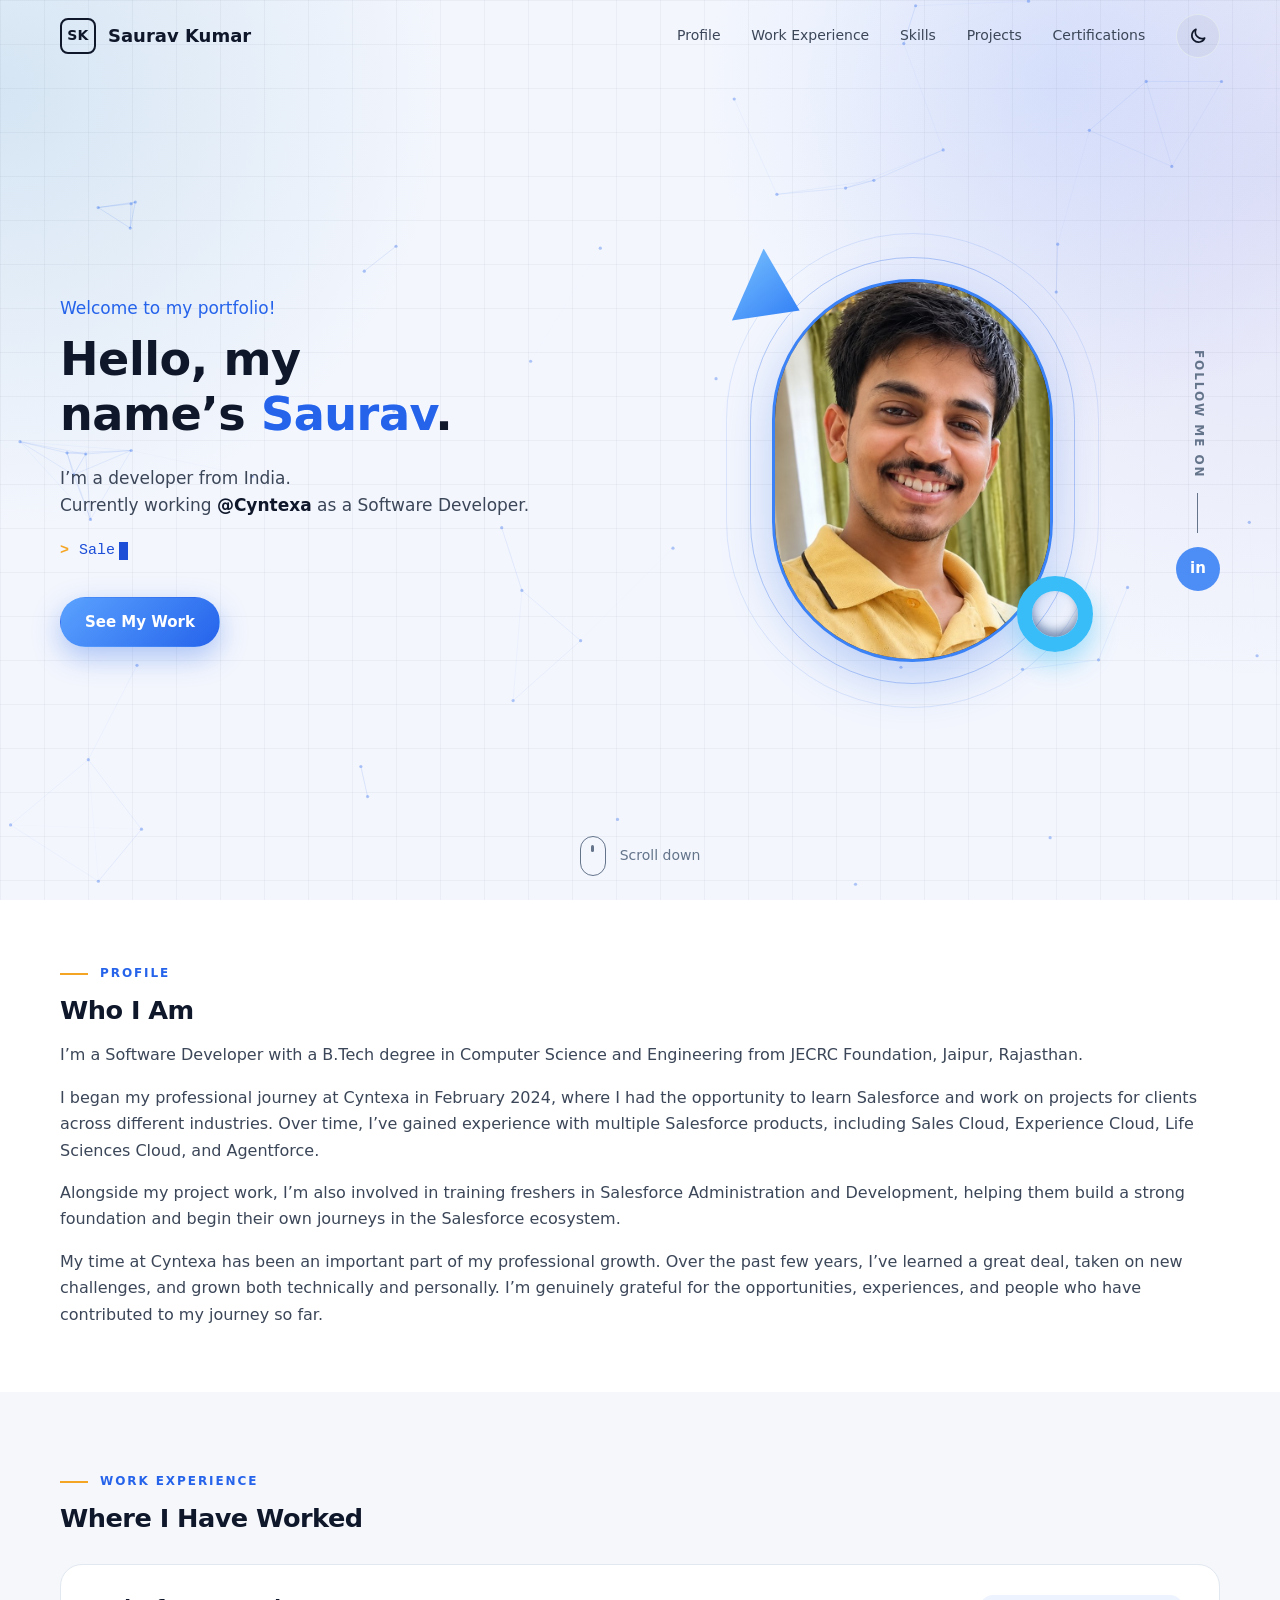
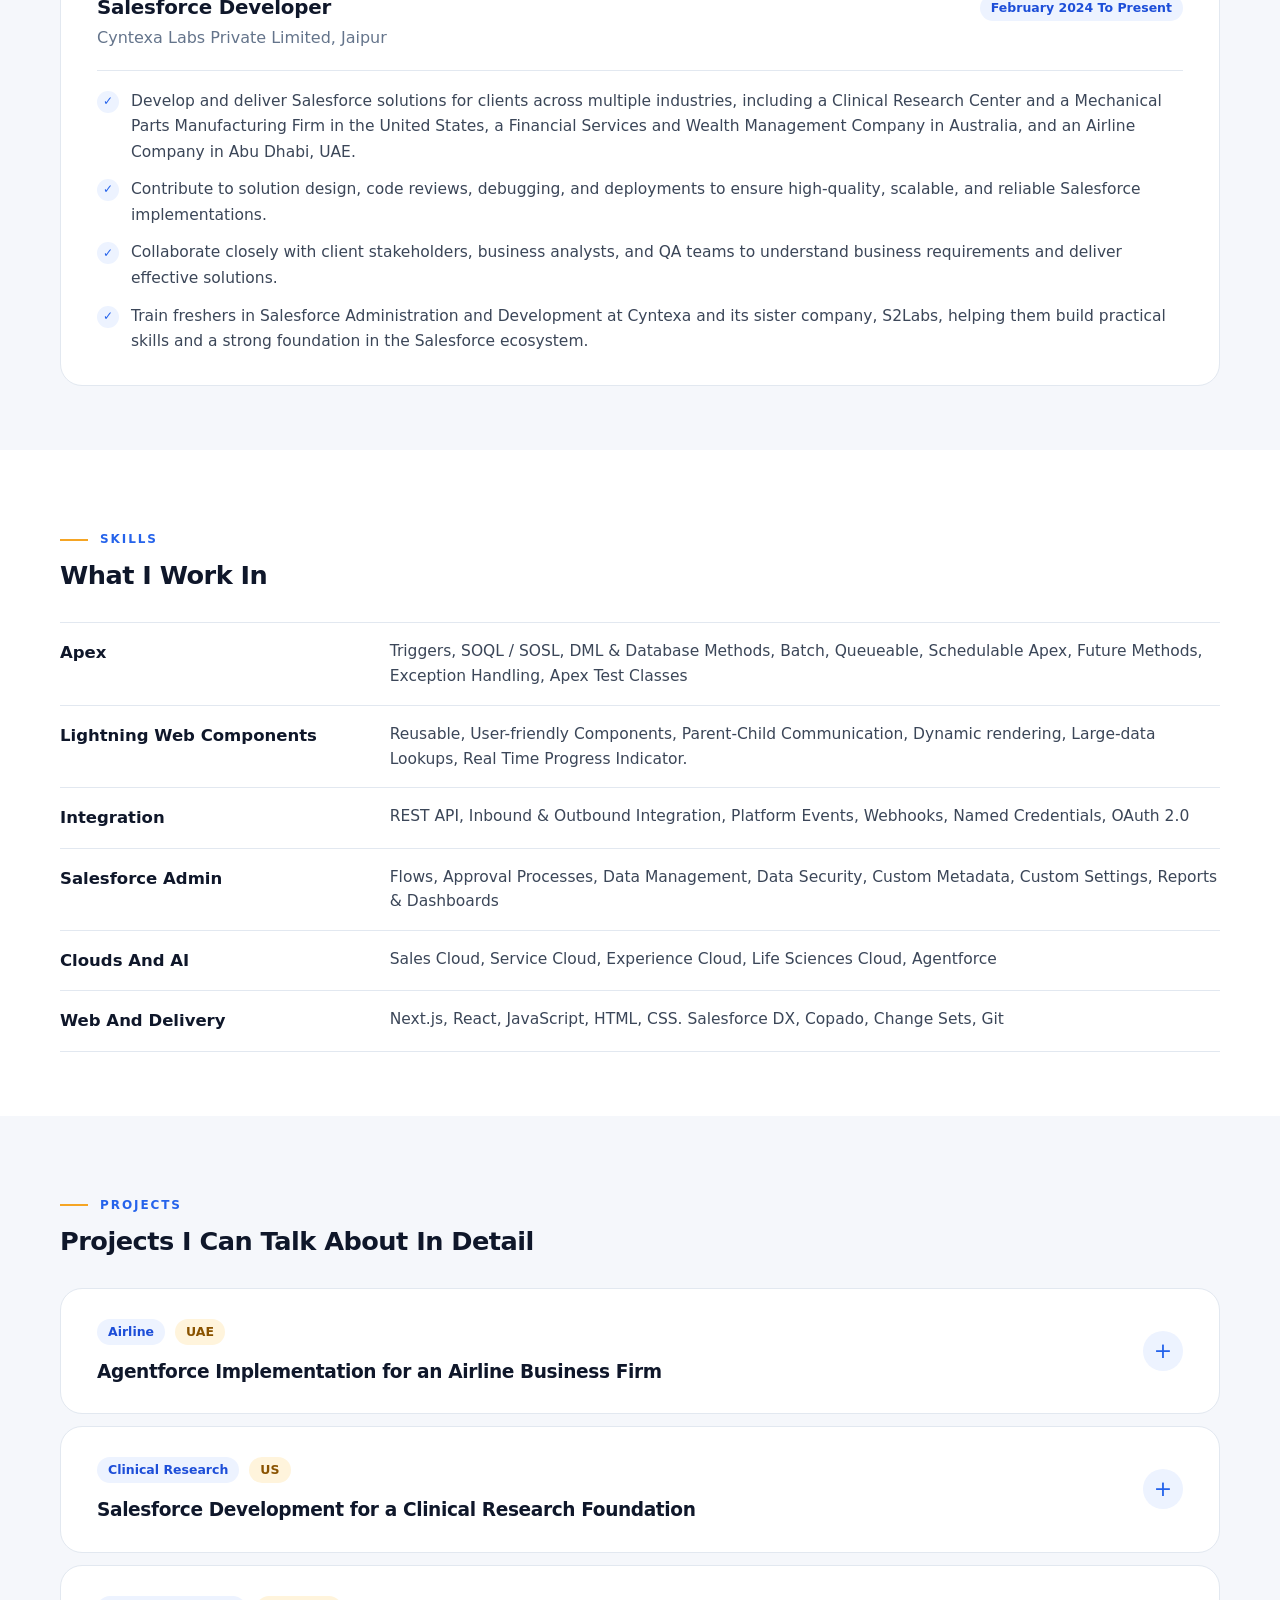
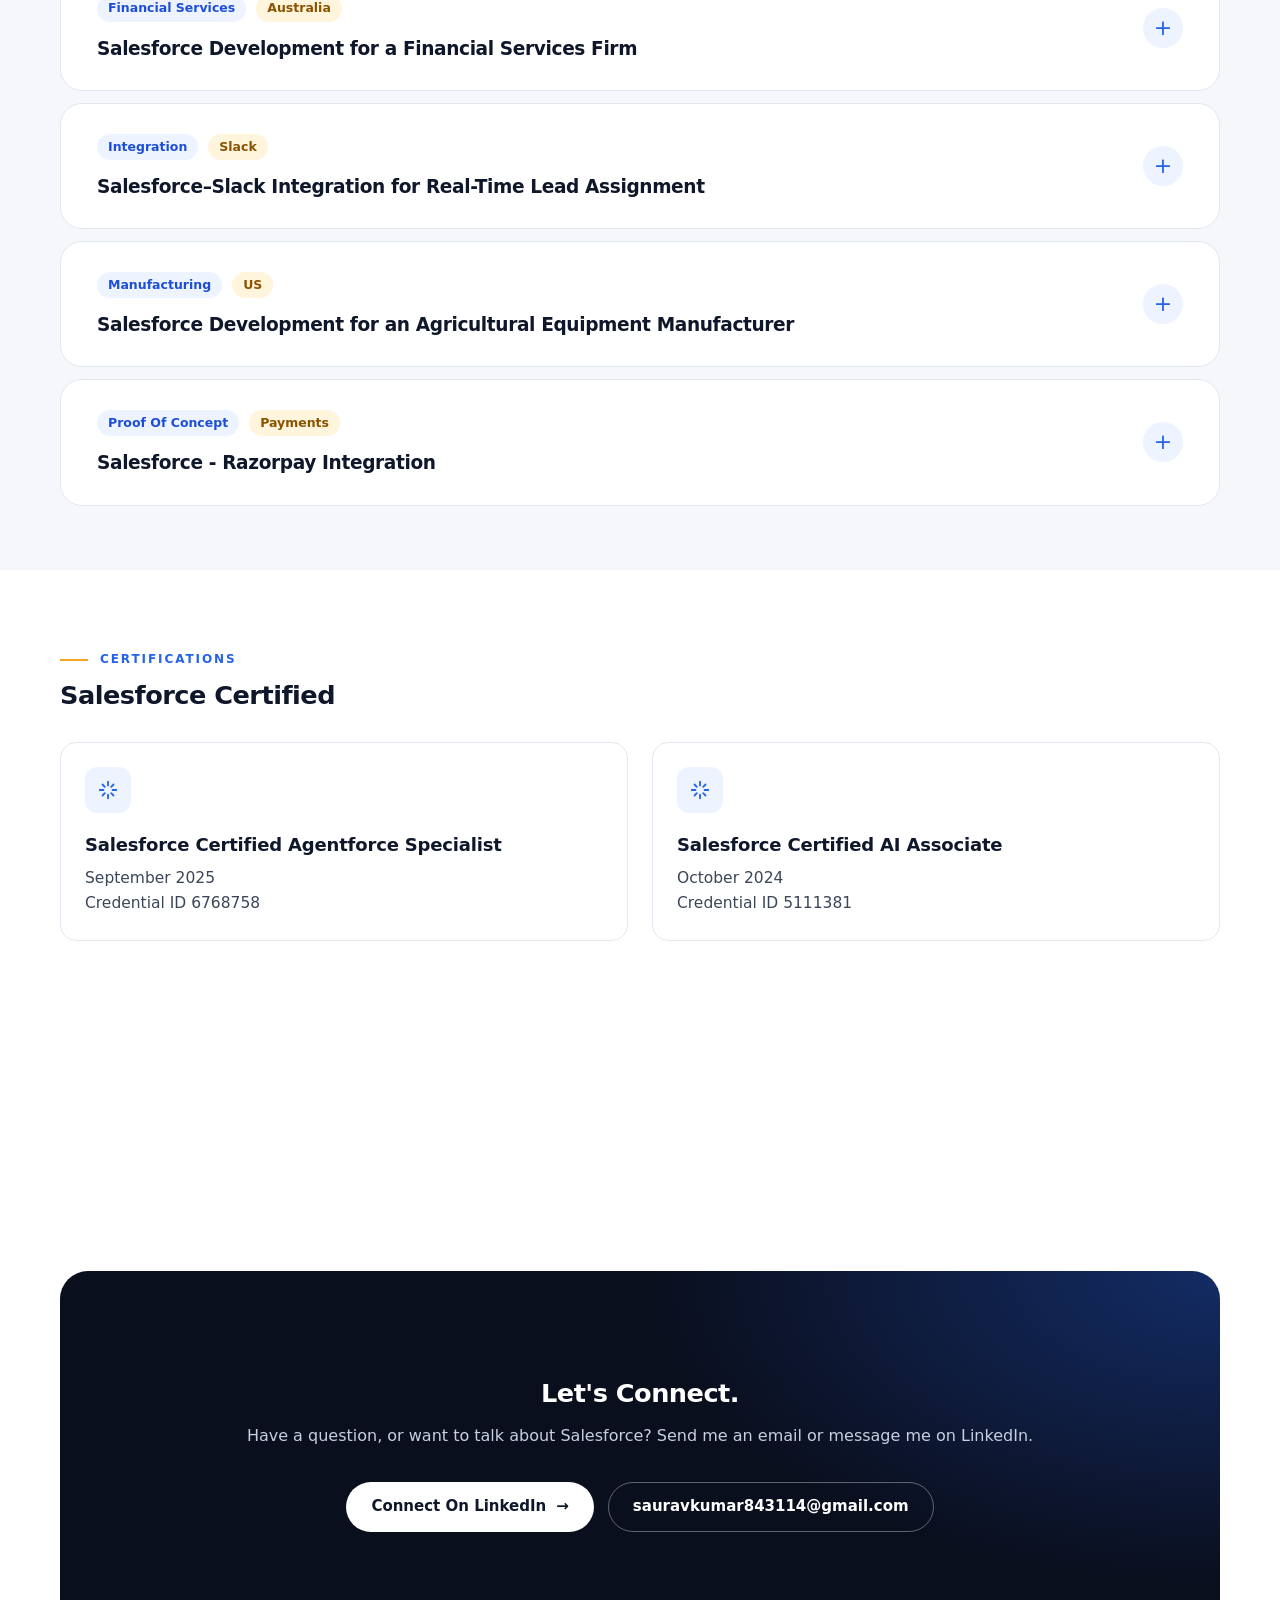
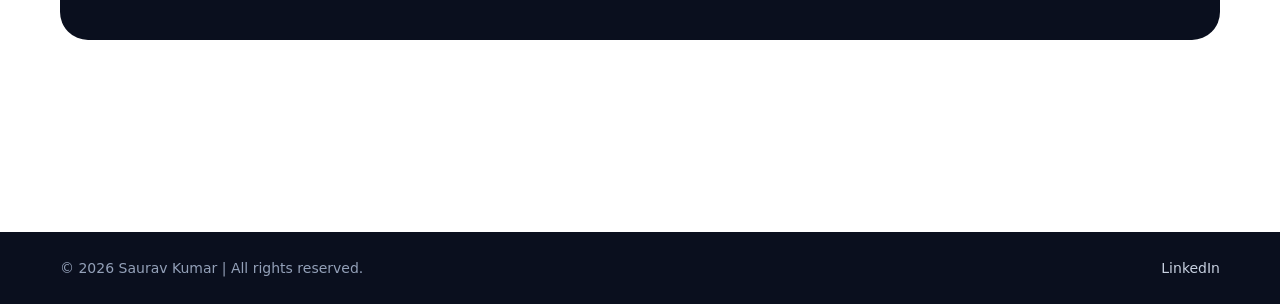
==== commit a1569355: "Add Google Search Console verification" ====
--- a/index.html
+++ b/index.html
@@ -5,6 +5,7 @@
   <meta name="viewport" content="width=device-width, initial-scale=1">
   <meta http-equiv="Content-Security-Policy" content="default-src 'self'; script-src 'self' https://gc.zgo.at; style-src 'self' 'unsafe-inline' https://fonts.googleapis.com; font-src https://fonts.gstatic.com; img-src 'self' data: https:; connect-src 'self' https://sauravkumar.goatcounter.com; form-action 'none'; base-uri 'self'; object-src 'none'">
   <meta name="referrer" content="strict-origin-when-cross-origin">
+  <meta name="google-site-verification" content="KyVaxk0iY4NHzh8kAT00Ypj7dDPhv3FSzl2O1mB5lDM">
   <title>Saurav Kumar | Salesforce &amp; Agentforce Developer, Jaipur</title>
   <meta name="description" content="Saurav Kumar is a Salesforce developer in Jaipur, India, working with Apex, Lightning Web Components, integrations and Agentforce for clients in the US, Australia and the UAE.">
   <link rel="canonical" href="https://dev-saurav-kumar.github.io/">
--- a/assets/styles.css
+++ b/assets/styles.css
@@ -790,6 +790,12 @@
   stroke-linejoin: round;
 }
 
+/* The "Scroll down" cue sits centred at the bottom of the hero. */
+.hero-intro > .container:last-child {
+  display: flex;
+  justify-content: center;
+}
+
 .scroll-cue {
   display: inline-flex;
   align-items: center;
